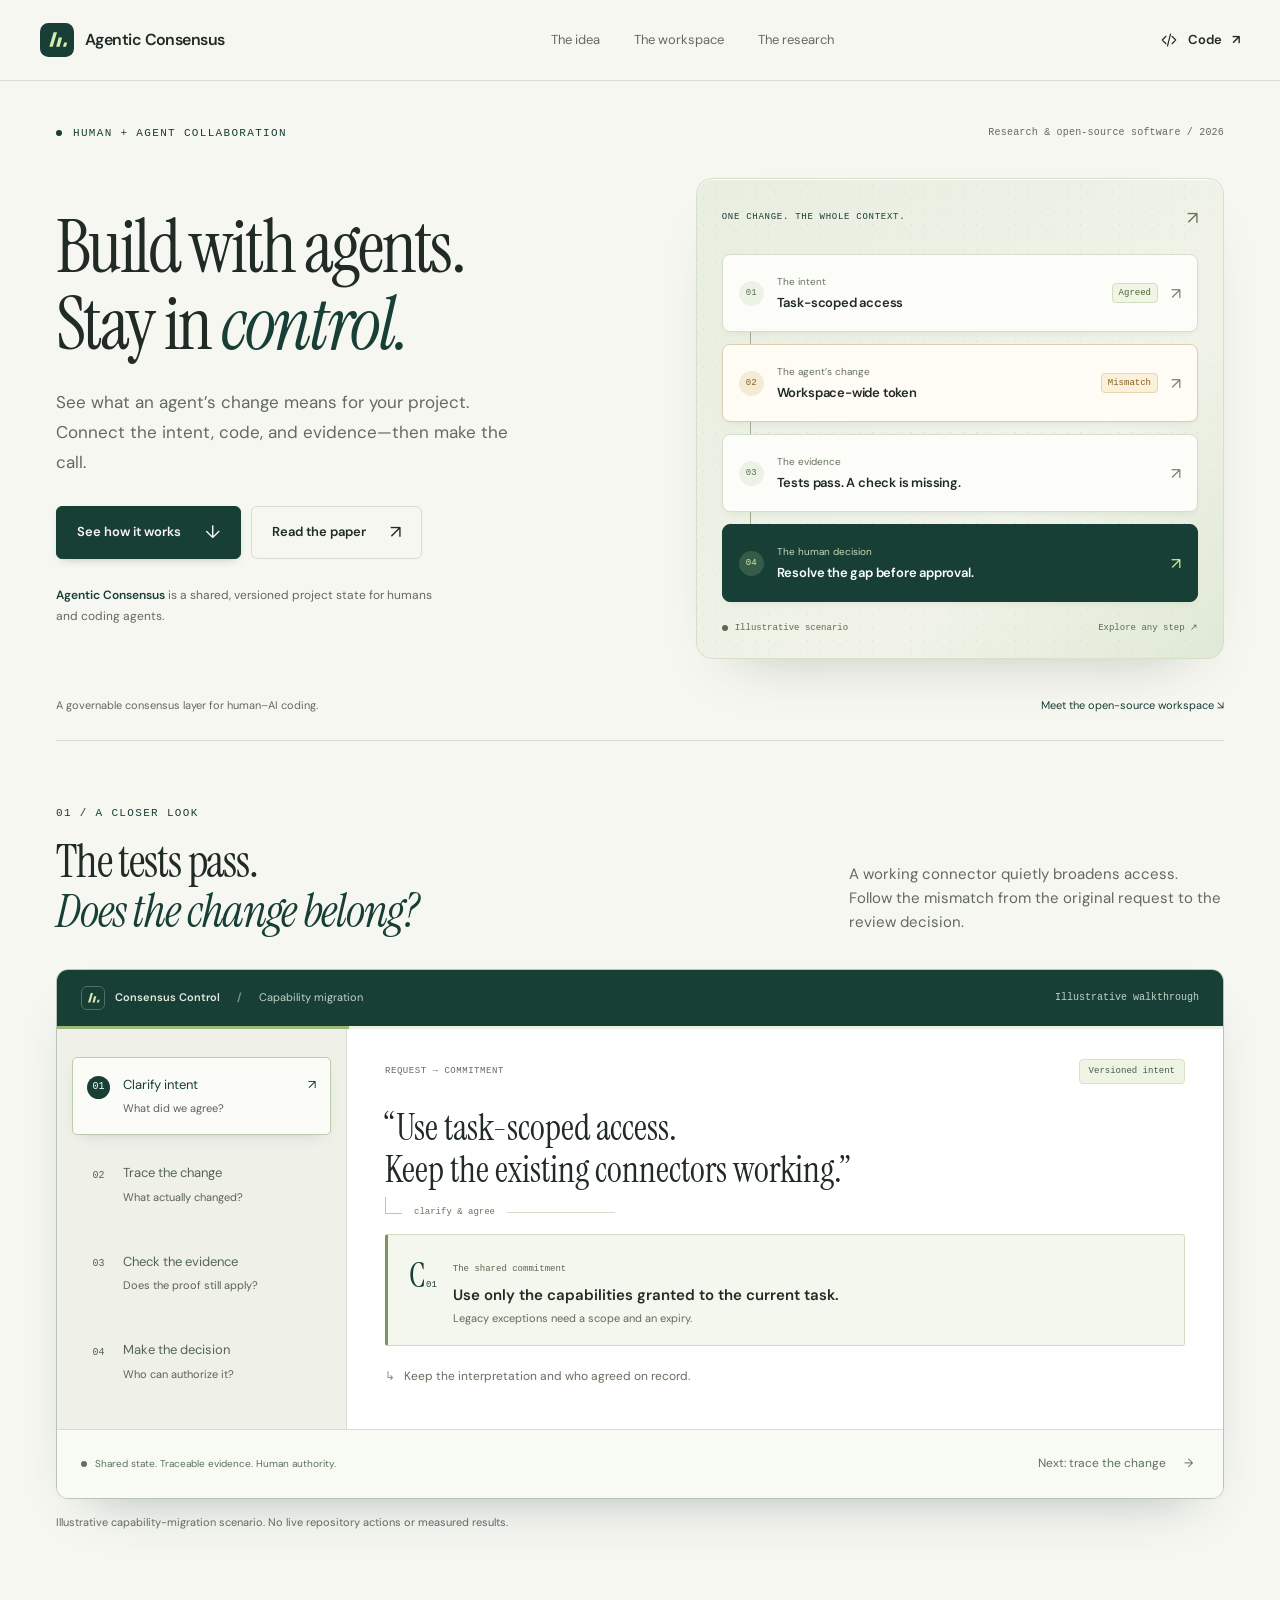
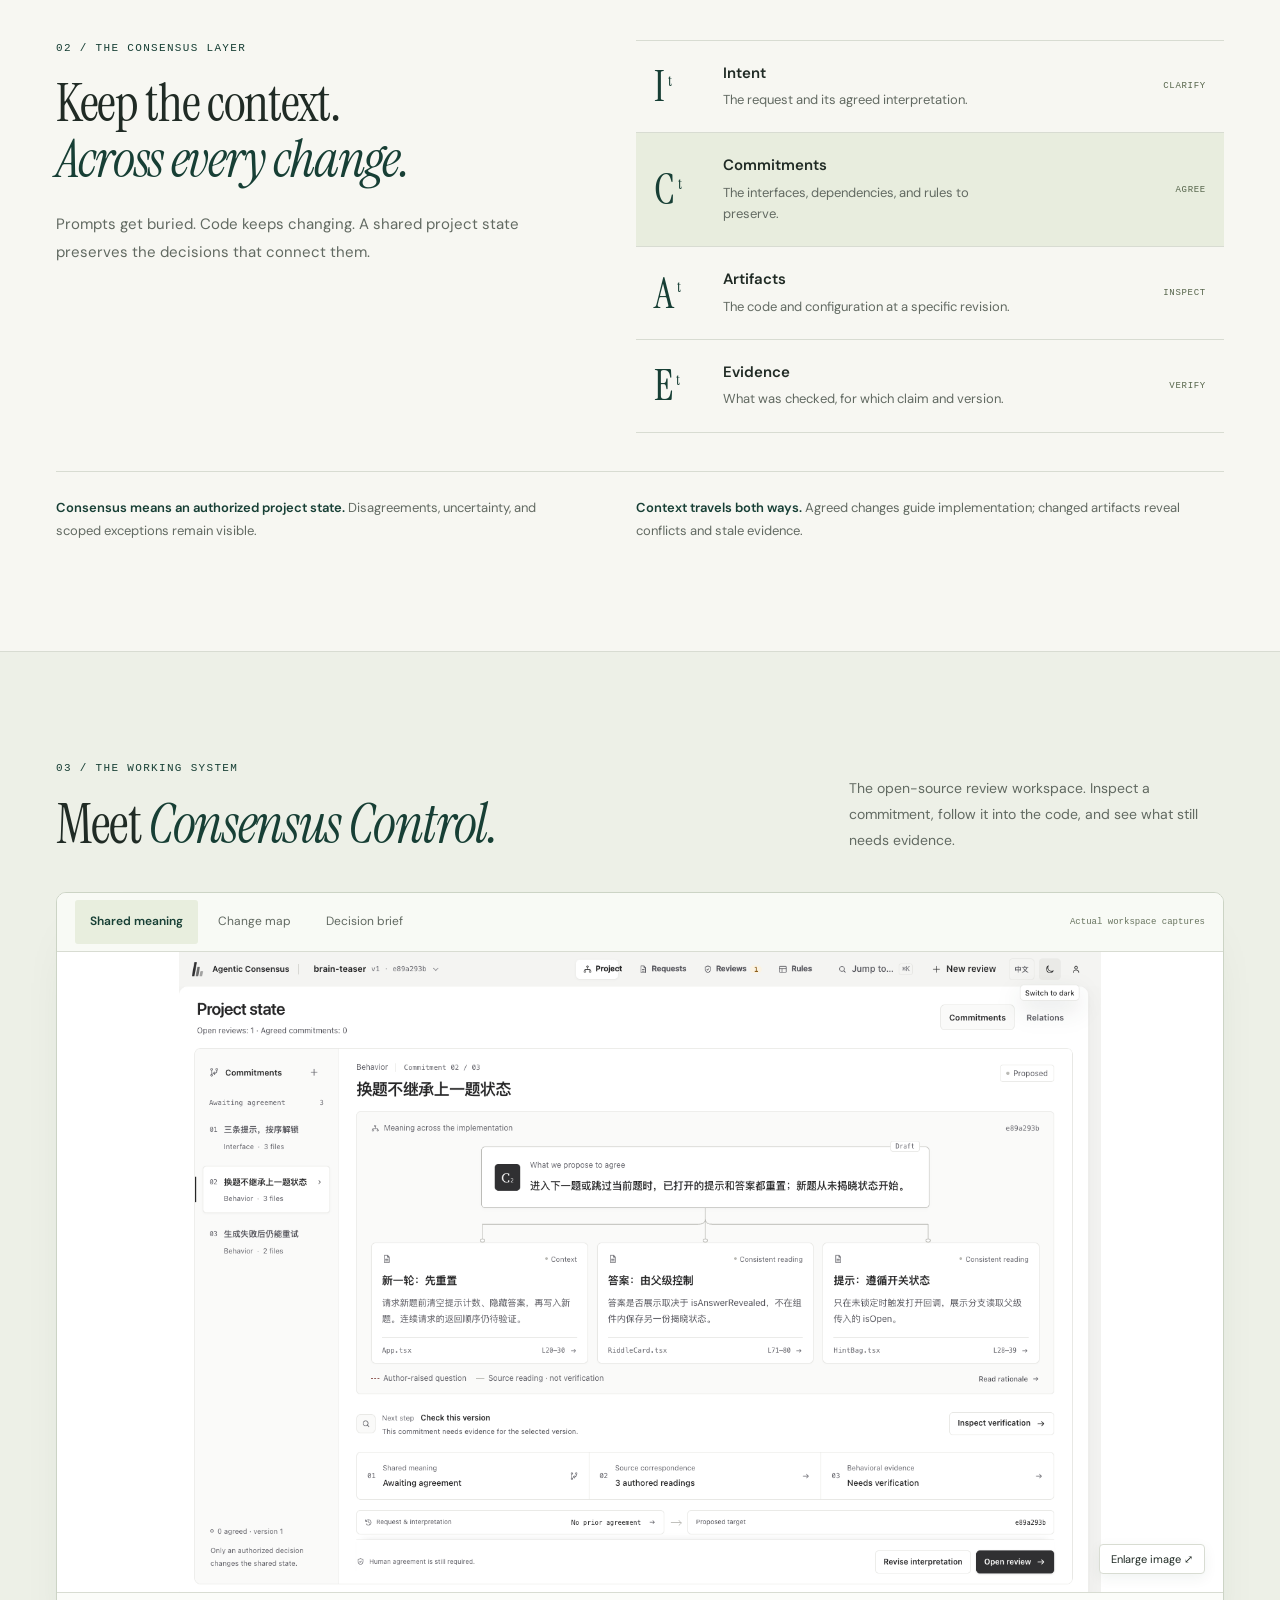
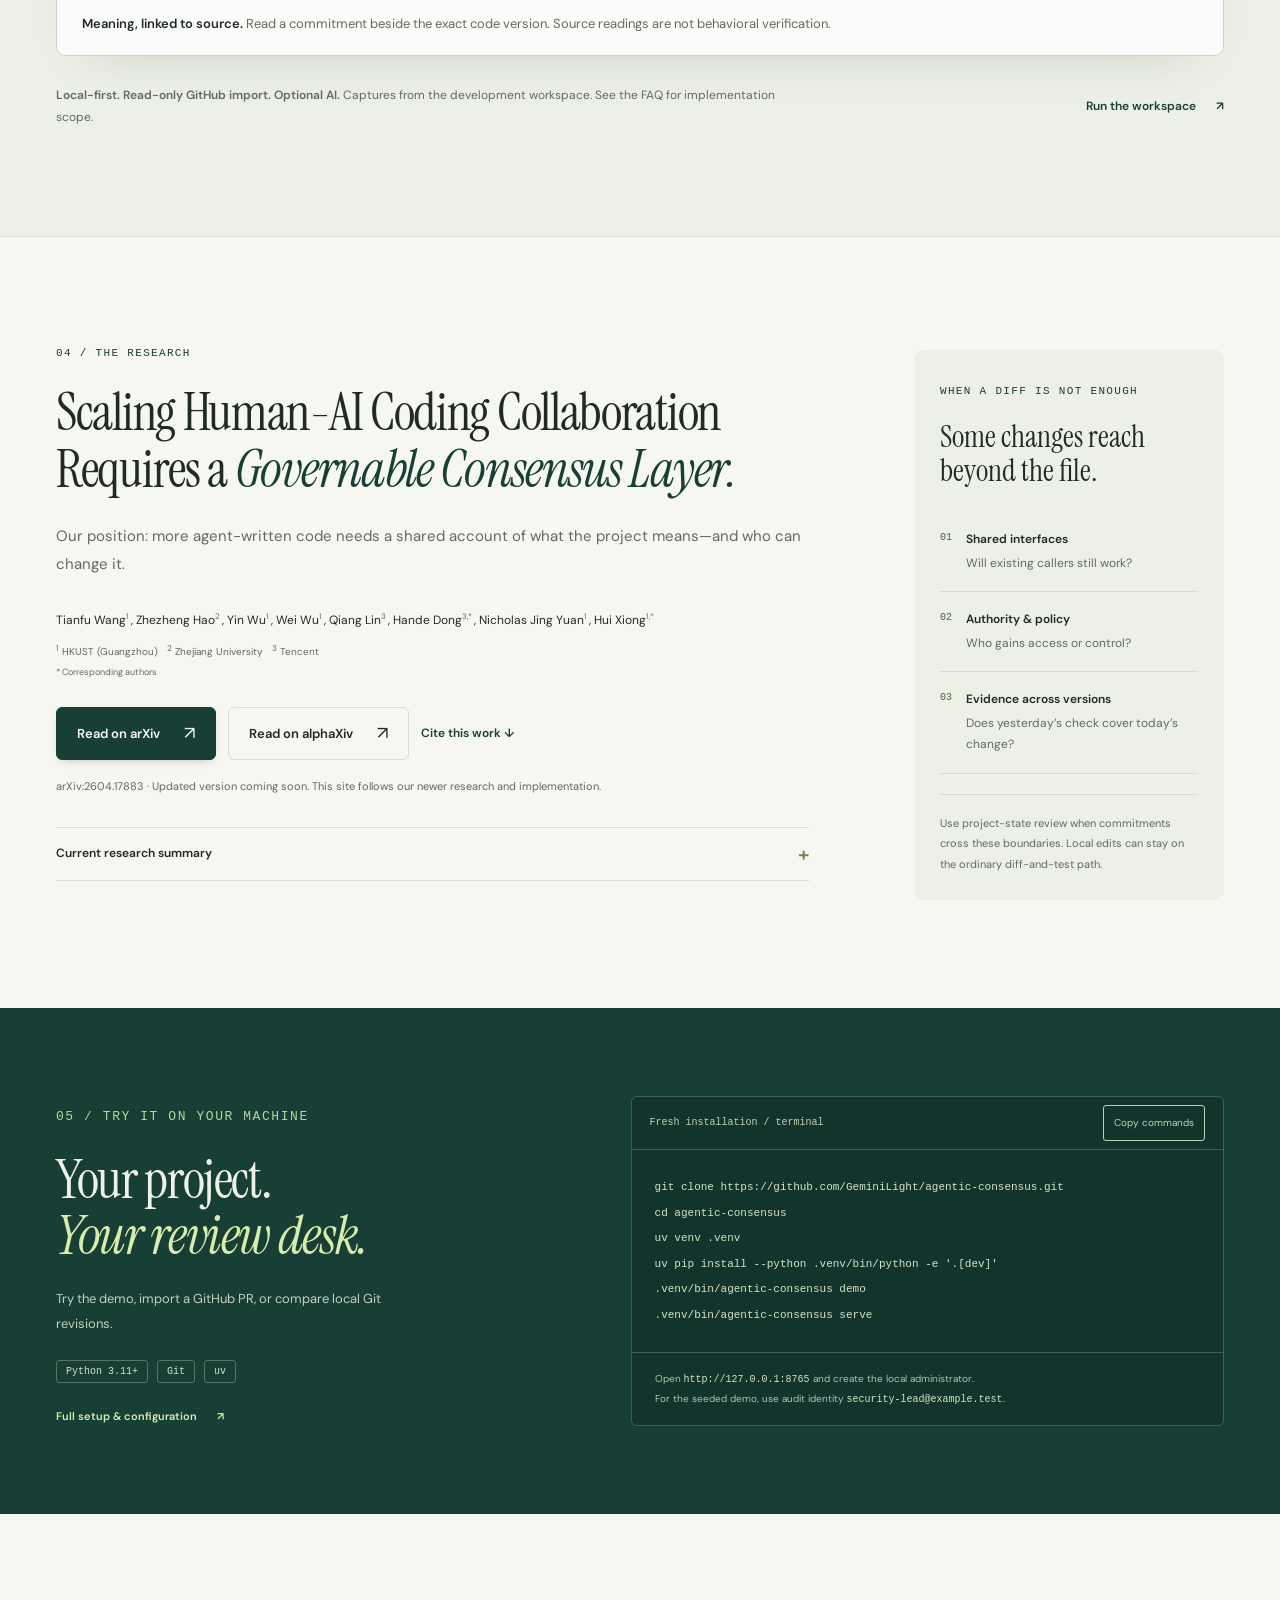
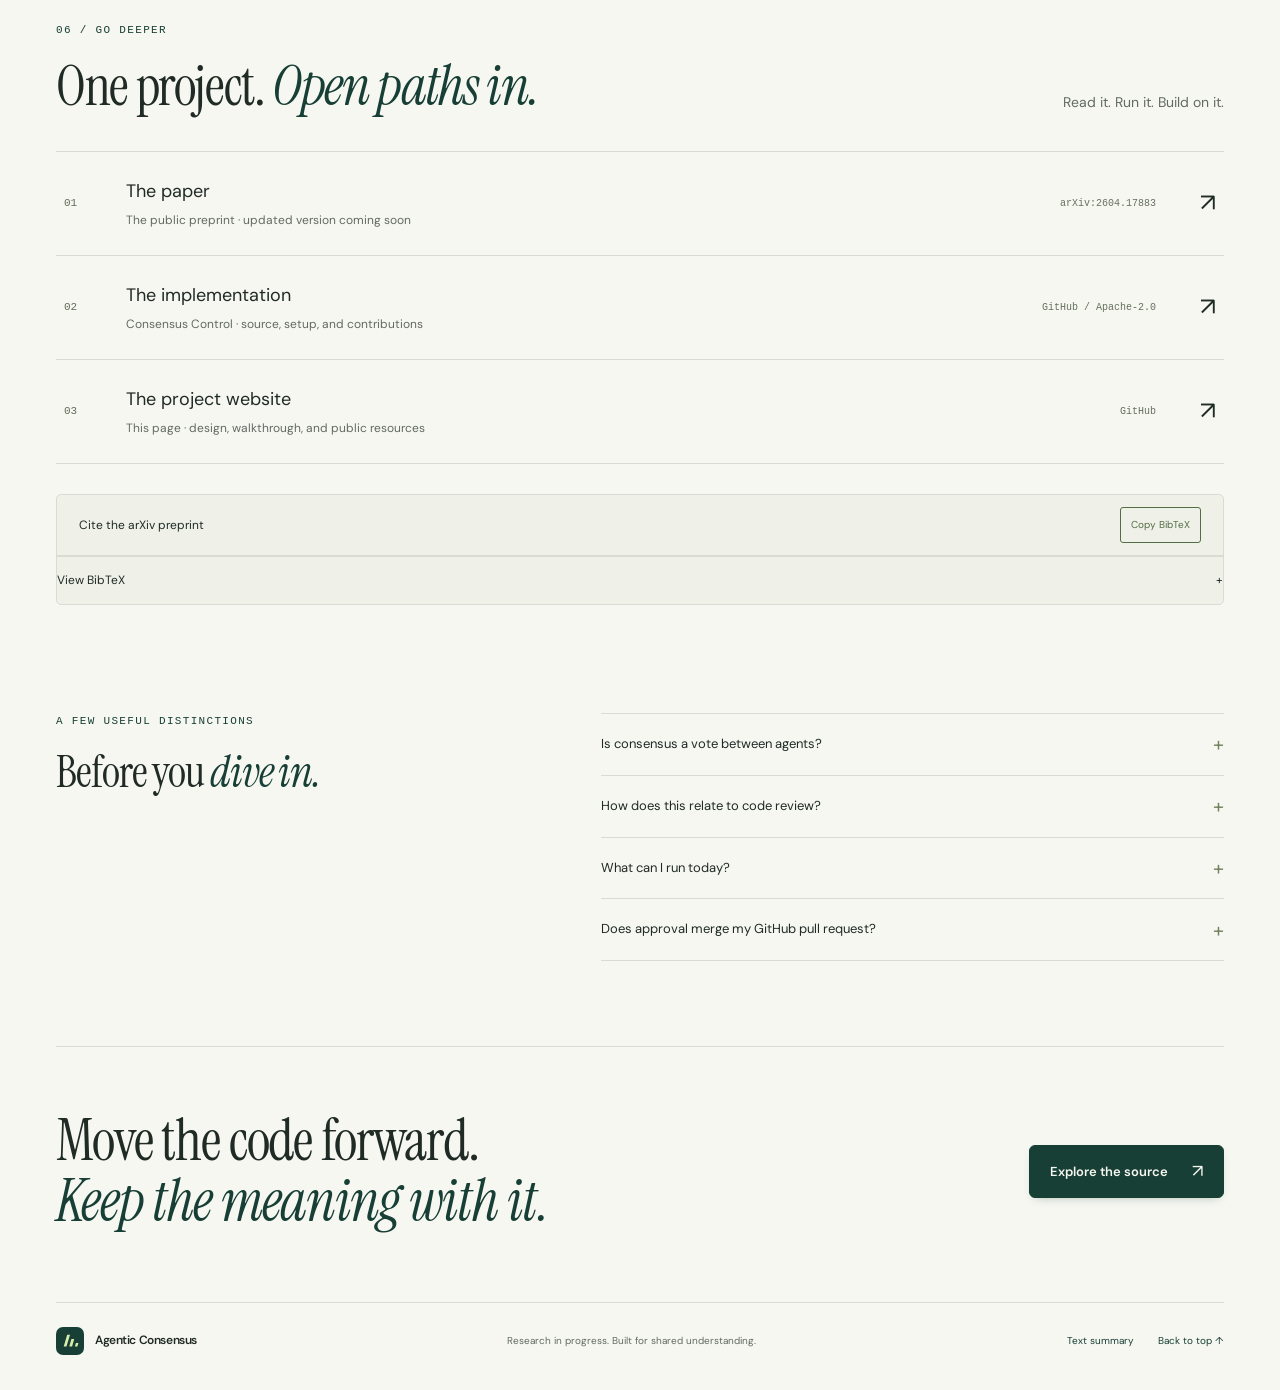
==== index.html @ 1a998aea "Make the project value concrete and refine motion and reading flows" ====
<!doctype html>
<html lang="en">
  <head>
    <meta charset="utf-8" />
    <meta name="viewport" content="width=device-width, initial-scale=1" />
    <title>Agentic Consensus — Build with agents. Stay in control.</title>
    <meta
      name="description"
      content="A shared, versioned project state for human and AI coding collaboration. Connect intent, code, evidence, and human decisions with Agentic Consensus and Consensus Control."
    />
    <meta
      name="author"
      content="Tianfu Wang, Zhezheng Hao, Yin Wu, Wei Wu, Qiang Lin, Hande Dong, Nicholas Jing Yuan, Hui Xiong"
    />
    <meta name="robots" content="index, follow, max-image-preview:large" />
    <meta name="theme-color" content="#f7f7f2" />
    <link
      rel="canonical"
      href="https://tianfuwang.tech/agentic-consensus-site/"
    />
    <link rel="icon" href="./assets/mark.svg" type="image/svg+xml" />
    <link
      rel="apple-touch-icon"
      href="./assets/agentic-consensus-icon-192.png"
    />
    <link rel="manifest" href="./site.webmanifest" />
    <link
      rel="alternate"
      type="application/pdf"
      title="Agentic Consensus arXiv paper"
      href="https://arxiv.org/pdf/2604.17883"
    />
    <link
      rel="alternate"
      type="text/plain"
      title="Project summary"
      href="./llms.txt"
    />
    <link
      rel="preload"
      href="./assets/fonts/instrument-serif.ttf"
      as="font"
      type="font/ttf"
      crossorigin
    />
    <link
      rel="preload"
      href="./assets/fonts/dm-sans.ttf"
      as="font"
      type="font/ttf"
      crossorigin
    />
    <link rel="stylesheet" href="./styles.css?v=20261013-r2" />
    <script src="./script.js?v=20261013-r2" defer></script>
    <noscript
      ><style>
        .demo-panel[hidden],
        .screen-panel[hidden] {
          display: block !important;
        }
        .demo-panel,
        .screen-panel {
          border-top: 1px solid #d8dcd2;
        }
        .demo-tabs,
        .showcase-tabs,
        .next-step {
          display: none !important;
        }
        .demo-body {
          display: block;
        }
        @media (max-width: 600px) {
          .header-inner {
            flex-wrap: wrap;
            height: auto;
            padding-block: 12px;
          }
          .top-nav {
            display: flex;
            order: 3;
            width: 100%;
            justify-content: space-between;
          }
        }
      </style></noscript
    >
    <meta property="og:type" content="website" />
    <meta property="og:site_name" content="Agentic Consensus" />
    <meta
      property="og:title"
      content="Agentic Consensus — Build with agents. Stay in control."
    />
    <meta
      property="og:description"
      content="Build with agents. Keep intent, code, evidence, and human decisions connected. Explore the research and the open-source review workspace."
    />
    <meta
      property="og:url"
      content="https://tianfuwang.tech/agentic-consensus-site/"
    />
    <meta
      property="og:image"
      content="https://tianfuwang.tech/agentic-consensus-site/assets/agentic-consensus-og.png?v=20261013-r2"
    />
    <meta property="og:image:width" content="1200" />
    <meta property="og:image:height" content="630" />
    <meta
      property="og:image:alt"
      content="Agentic Consensus: Build with agents. Stay in control. Intent, commitments, code, and evidence, linked by human decisions."
    />
    <meta name="twitter:card" content="summary_large_image" />
    <meta
      name="twitter:title"
      content="Agentic Consensus — Build with agents. Stay in control."
    />
    <meta
      name="twitter:description"
      content="A shared project state for human and AI coding collaboration. Research, an interactive walkthrough, and open-source software."
    />
    <meta
      name="twitter:image"
      content="https://tianfuwang.tech/agentic-consensus-site/assets/agentic-consensus-og.png?v=20261013-r2"
    />
    <meta
      name="citation_title"
      content="Scaling Human-AI Coding Collaboration Requires a Governable Consensus Layer"
    />
    <meta name="citation_author" content="Wang, Tianfu" />
    <meta name="citation_author" content="Hao, Zhezheng" />
    <meta name="citation_author" content="Wu, Yin" />
    <meta name="citation_author" content="Wu, Wei" />
    <meta name="citation_author" content="Lin, Qiang" />
    <meta name="citation_author" content="Dong, Hande" />
    <meta name="citation_author" content="Yuan, Nicholas Jing" />
    <meta name="citation_author" content="Xiong, Hui" />
    <meta name="citation_publication_date" content="2026/04/20" />
    <meta name="citation_arxiv_id" content="2604.17883" />
    <meta name="citation_pdf_url" content="https://arxiv.org/pdf/2604.17883" />
    <meta
      name="citation_fulltext_html_url"
      content="https://tianfuwang.tech/agentic-consensus-site/"
    />
    <script type="application/ld+json">
      {
        "@context": "https://schema.org",
        "@graph": [
          {
            "@type": "WebSite",
            "@id": "https://tianfuwang.tech/agentic-consensus-site/#website",
            "name": "Agentic Consensus",
            "url": "https://tianfuwang.tech/agentic-consensus-site/",
            "inLanguage": "en"
          },
          {
            "@type": "ScholarlyArticle",
            "@id": "https://tianfuwang.tech/agentic-consensus-site/#paper",
            "headline": "Scaling Human-AI Coding Collaboration Requires a Governable Consensus Layer",
            "description": "A research preprint on a governable consensus layer for human-AI coding collaboration.",
            "datePublished": "2026-04-20",
            "identifier": "arXiv:2604.17883",
            "sameAs": [
              "https://arxiv.org/abs/2604.17883",
              "https://www.alphaxiv.org/abs/2604.17883"
            ],
            "inLanguage": "en",
            "isAccessibleForFree": true,
            "url": "https://tianfuwang.tech/agentic-consensus-site/#research",
            "encoding": {
              "@type": "MediaObject",
              "contentUrl": "https://arxiv.org/pdf/2604.17883",
              "encodingFormat": "application/pdf"
            },
            "author": [
              { "@type": "Person", "name": "Tianfu Wang" },
              { "@type": "Person", "name": "Zhezheng Hao" },
              { "@type": "Person", "name": "Yin Wu" },
              { "@type": "Person", "name": "Wei Wu" },
              { "@type": "Person", "name": "Qiang Lin" },
              { "@type": "Person", "name": "Hande Dong" },
              { "@type": "Person", "name": "Nicholas Jing Yuan" },
              { "@type": "Person", "name": "Hui Xiong" }
            ]
          },
          {
            "@type": "SoftwareSourceCode",
            "name": "Consensus Control",
            "description": "A local-first, authenticated review workspace for evidence-backed agentic code changes.",
            "codeRepository": "https://github.com/GeminiLight/agentic-consensus",
            "programmingLanguage": ["Python", "JavaScript"],
            "license": "https://www.apache.org/licenses/LICENSE-2.0",
            "runtimePlatform": "Python 3.11+"
          }
        ]
      }
    </script>
  </head>
  <body>
    <a class="skip-link" href="#main">Skip to content</a>
    <header class="site-header">
      <div class="header-inner">
        <a class="brand" href="#top" aria-label="Agentic Consensus home"
          ><img src="./assets/mark.svg" width="34" height="34" alt="" /><span
            >Agentic Consensus</span
          ></a
        >
        <nav class="top-nav" aria-label="Primary navigation">
          <a href="#walkthrough">The idea</a
          ><a href="#workspace">The workspace</a
          ><a href="#research">The research</a>
        </nav>
        <a
          class="header-code"
          href="https://github.com/GeminiLight/agentic-consensus"
          ><svg viewBox="0 0 24 24" aria-hidden="true">
            <path d="m8 7-5 5 5 5m8-10 5 5-5 5M14 4l-4 16" /></svg
          >Code <span aria-hidden="true">↗</span></a
        >
        <button
          class="menu-toggle"
          type="button"
          aria-expanded="false"
          aria-controls="mobile-nav"
          hidden
        >
          Menu <span aria-hidden="true">+</span>
        </button>
      </div>
      <nav
        class="mobile-nav"
        id="mobile-nav"
        aria-label="Mobile navigation"
        hidden
      >
        <a href="#walkthrough">The idea</a><a href="#workspace">The workspace</a
        ><a href="#research">The research</a><a href="#resources">Resources</a>
      </nav>
    </header>

    <main id="main">
      <section class="hero wrap" id="top" aria-labelledby="hero-title">
        <div class="hero-eyebrow">
          <span class="eyebrow"
            ><i class="status-dot" aria-hidden="true"></i>Human + agent
            collaboration</span
          ><span class="edition"
            >Research &amp; open-source software / 2026</span
          >
        </div>
        <div class="hero-layout">
          <div class="hero-copy">
            <h1 id="hero-title">
              Build with agents.<br />Stay in <em>control.</em>
            </h1>
            <p class="hero-description">
              See what an agent’s change means for your project. Connect the
              intent, code, and evidence—then make the call.
            </p>
            <div class="hero-actions">
              <a class="button primary" href="#walkthrough"
                >See how it works <span aria-hidden="true">↓</span></a
              >
              <a
                class="button secondary"
                href="https://arxiv.org/abs/2604.17883"
                >Read the paper <span aria-hidden="true">↗</span></a
              >
            </div>
            <p class="hero-definition">
              <strong>Agentic Consensus</strong> is a shared, versioned project
              state for humans and coding agents.
            </p>
          </div>
          <div
            class="hero-trace"
            role="group"
            aria-label="Illustrative review: follow a change from intent to a human decision"
          >
            <div class="trace-heading">
              <span class="eyebrow">One change. The whole context.</span
              ><span class="trace-window" aria-hidden="true">↗</span>
            </div>
            <div class="trace-nodes">
              <a class="trace-node" href="#walkthrough" data-jump-step="intent">
                <span class="trace-index" aria-hidden="true">01</span
                ><span class="trace-content"
                  ><small>The intent</small
                  ><strong>Task-scoped access</strong></span
                ><span class="trace-tag">Agreed</span
                ><span class="trace-arrow" aria-hidden="true">↗</span>
              </a>
              <a
                class="trace-node trace-change"
                href="#walkthrough"
                data-jump-step="change"
              >
                <span class="trace-index" aria-hidden="true">02</span
                ><span class="trace-content"
                  ><small>The agent’s change</small
                  ><strong>Workspace-wide token</strong></span
                ><span class="trace-tag amber">Mismatch</span
                ><span class="trace-arrow" aria-hidden="true">↗</span>
              </a>
              <a
                class="trace-node"
                href="#walkthrough"
                data-jump-step="evidence"
              >
                <span class="trace-index" aria-hidden="true">03</span
                ><span class="trace-content"
                  ><small>The evidence</small
                  ><strong>Tests pass. A check is missing.</strong></span
                ><span class="trace-arrow" aria-hidden="true">↗</span>
              </a>
              <a
                class="trace-node trace-human"
                href="#walkthrough"
                data-jump-step="decision"
              >
                <span class="trace-index" aria-hidden="true">04</span
                ><span class="trace-content"
                  ><small>The human decision</small
                  ><strong>Resolve the gap before approval.</strong></span
                ><span class="trace-arrow" aria-hidden="true">↗</span>
              </a>
            </div>
            <p class="trace-caption">
              <span class="status-dot" aria-hidden="true"></span>Illustrative
              scenario <span>Explore any step ↗</span>
            </p>
          </div>
        </div>
        <div class="hero-footnote">
          <span>A governable consensus layer for human–AI coding.</span>
          <a href="#workspace"
            >Meet the open-source workspace
            <span aria-hidden="true">↘</span></a
          >
        </div>
      </section>

      <section
        class="walkthrough wrap"
        id="walkthrough"
        aria-labelledby="walkthrough-title"
      >
        <div class="walkthrough-intro">
          <div>
            <p class="eyebrow">01 / A closer look</p>
            <h2 id="walkthrough-title">
              The tests pass.<br /><em>Does the change belong?</em>
            </h2>
          </div>
          <p>
            A working connector quietly broadens access. Follow the mismatch
            from the original request to the review decision.
          </p>
        </div>
        <div class="review-demo" data-tabs>
          <div class="demo-topbar">
            <span class="demo-name"
              ><img src="./assets/mark.svg" width="24" height="24" alt="" />
              Consensus Control <span class="demo-divider">/</span>
              <span>Capability migration</span></span
            ><span class="demo-label">Illustrative walkthrough</span>
          </div>
          <div class="demo-progress" aria-hidden="true"><span></span></div>
          <div class="demo-body">
            <div
              class="demo-tabs"
              role="tablist"
              aria-label="Walkthrough steps"
              aria-orientation="vertical"
            >
              <button
                id="step-intent"
                role="tab"
                aria-selected="true"
                aria-controls="panel-intent"
                tabindex="0"
              >
                <span class="step-number">01</span
                ><span>Clarify intent<small>What did we agree?</small></span
                ><span class="step-arrow" aria-hidden="true">↗</span>
              </button>
              <button
                id="step-change"
                role="tab"
                aria-selected="false"
                aria-controls="panel-change"
                tabindex="-1"
              >
                <span class="step-number">02</span
                ><span
                  >Trace the change<small>What actually changed?</small></span
                ><span class="step-arrow" aria-hidden="true">↗</span>
              </button>
              <button
                id="step-evidence"
                role="tab"
                aria-selected="false"
                aria-controls="panel-evidence"
                tabindex="-1"
              >
                <span class="step-number">03</span
                ><span
                  >Check the evidence<small
                    >Does the proof still apply?</small
                  ></span
                ><span class="step-arrow" aria-hidden="true">↗</span>
              </button>
              <button
                id="step-decision"
                role="tab"
                aria-selected="false"
                aria-controls="panel-decision"
                tabindex="-1"
              >
                <span class="step-number">04</span
                ><span
                  >Make the decision<small>Who can authorize it?</small></span
                ><span class="step-arrow" aria-hidden="true">↗</span>
              </button>
            </div>
            <div class="demo-content">
              <section
                class="demo-panel"
                id="panel-intent"
                role="tabpanel"
                aria-labelledby="step-intent"
                tabindex="0"
              >
                <div class="panel-meta">
                  <span>REQUEST → COMMITMENT</span
                  ><span class="pill">Versioned intent</span>
                </div>
                <blockquote>
                  “Use task-scoped access.<br />Keep the existing connectors
                  working.”
                </blockquote>
                <div class="intent-line" aria-hidden="true">
                  <span></span><span>clarify &amp; agree</span><span></span>
                </div>
                <div class="commitment">
                  <span class="commitment-symbol">C<span>01</span></span>
                  <div>
                    <span class="small-label">The shared commitment</span>
                    <h3>
                      Use only the capabilities granted to the current task.
                    </h3>
                    <p>Legacy exceptions need a scope and an expiry.</p>
                  </div>
                </div>
                <p class="panel-note">
                  <span aria-hidden="true">↳</span> Keep the interpretation and
                  who agreed on record.
                </p>
              </section>
              <section
                class="demo-panel"
                id="panel-change"
                role="tabpanel"
                aria-labelledby="step-change"
                tabindex="0"
                hidden
              >
                <div class="panel-meta">
                  <span>COMMITMENT → ARTIFACT</span
                  ><span class="pill warning">Needs inspection</span>
                </div>
                <h3 class="panel-title">
                  A small import.<br />A bigger change in authority.
                </h3>
                <div
                  class="code-diff"
                  role="group"
                  aria-label="Illustrative Python import change"
                >
                  <div class="code-file">
                    connector.py <span>Illustrative diff</span>
                  </div>
                  <code
                    ><span class="line-removed"
                      >− from task_auth import get_token</span
                    ><span class="line-added"
                      >+ from workspace_auth import get_token</span
                    ></code
                  >
                </div>
                <div class="relation-path">
                  <span>Connector</span><span aria-hidden="true">→</span
                  ><span class="risk-node">Workspace token</span
                  ><span aria-hidden="true">≠</span><span>Task scope</span>
                </div>
                <p class="panel-note">
                  The new dependency may violate task scope. Dynamic credential
                  resolution can remain unobservable.
                </p>
              </section>
              <section
                class="demo-panel"
                id="panel-evidence"
                role="tabpanel"
                aria-labelledby="step-evidence"
                tabindex="0"
                hidden
              >
                <div class="panel-meta">
                  <span>ARTIFACT → EVIDENCE</span
                  ><span class="pill warning">Coverage gap</span>
                </div>
                <h3 class="panel-title">
                  Passing tests.<br />Unanswered questions.
                </h3>
                <div class="evidence-list">
                  <div>
                    <span
                      ><b>Unit tests</b
                      ><small>Mocks allow every tool</small></span
                    ><span class="evidence-status pass"
                      >Pass · limited scope</span
                    >
                  </div>
                  <div>
                    <span
                      ><b>Runtime access trace</b
                      ><small>Recorded against an older revision</small></span
                    ><span class="evidence-status stale">Stale</span>
                  </div>
                  <div>
                    <span
                      ><b>Denied-capability check</b
                      ><small>Required for the proposed revision</small></span
                    ><span class="evidence-status missing">Missing</span>
                  </div>
                </div>
                <p class="panel-note">
                  Evidence must support this claim, on this version—not just
                  show a passing result.
                </p>
              </section>
              <section
                class="demo-panel"
                id="panel-decision"
                role="tabpanel"
                aria-labelledby="step-decision"
                tabindex="0"
                hidden
              >
                <div class="panel-meta">
                  <span>EVIDENCE → HUMAN DECISION</span
                  ><span class="pill warning">Admission blocked</span>
                </div>
                <h3 class="panel-title">
                  Agents propose.<br />Humans authorize.
                </h3>
                <div class="decision-reason">
                  <span class="decision-icon" aria-hidden="true">!</span>
                  <div>
                    <b>Not ready to approve</b>
                    <p>
                      Resolve the access-policy mismatch and supply current
                      evidence.
                    </p>
                  </div>
                </div>
                <div class="decision-options">
                  <span>Request a rebase</span
                  ><span>Record a bounded waiver*</span
                  ><span>Reject the proposal</span>
                </div>
                <p class="panel-note">
                  * Only where policy permits. Every decision records its actor,
                  rationale, scope, and exact project version.
                </p>
              </section>
            </div>
          </div>
          <div class="demo-footer">
            <span
              ><i class="status-dot" aria-hidden="true"></i>Shared state.
              Traceable evidence. Human authority.</span
            ><button type="button" class="next-step" data-next-step>
              Next: trace the change <span aria-hidden="true">→</span>
            </button>
          </div>
        </div>
        <p class="figure-note">
          Illustrative capability-migration scenario. No live repository actions
          or measured results.
        </p>
      </section>

      <section
        class="concept wrap section-space"
        id="layer"
        aria-labelledby="concept-title"
      >
        <div class="section-heading">
          <p class="eyebrow">02 / The consensus layer</p>
          <h2 id="concept-title">
            Keep the context.<br /><em>Across every change.</em>
          </h2>
          <p>
            Prompts get buried. Code keeps changing. A shared project state
            preserves the decisions that connect them.
          </p>
        </div>
        <div
          class="state-model"
          role="group"
          aria-label="Four parts of the versioned project state"
        >
          <article>
            <span class="state-symbol">I<sup>t</sup></span>
            <div>
              <h3>Intent</h3>
              <p>The request and its agreed interpretation.</p>
            </div>
            <span class="state-verb">Clarify</span>
          </article>
          <article class="state-highlight">
            <span class="state-symbol">C<sup>t</sup></span>
            <div>
              <h3>Commitments</h3>
              <p>The interfaces, dependencies, and rules to preserve.</p>
            </div>
            <span class="state-verb">Agree</span>
          </article>
          <article>
            <span class="state-symbol">A<sup>t</sup></span>
            <div>
              <h3>Artifacts</h3>
              <p>The code and configuration at a specific revision.</p>
            </div>
            <span class="state-verb">Inspect</span>
          </article>
          <article>
            <span class="state-symbol">E<sup>t</sup></span>
            <div>
              <h3>Evidence</h3>
              <p>What was checked, for which claim and version.</p>
            </div>
            <span class="state-verb">Verify</span>
          </article>
        </div>
        <div class="concept-bottom">
          <p>
            <strong>Consensus means an authorized project state.</strong>
            Disagreements, uncertainty, and scoped exceptions remain visible.
          </p>
          <p>
            <strong>Context travels both ways.</strong> Agreed changes guide
            implementation; changed artifacts reveal conflicts and stale
            evidence.
          </p>
        </div>
      </section>

      <section
        class="workspace-section section-space"
        id="workspace"
        aria-labelledby="workspace-title"
      >
        <div class="wrap">
          <div class="section-heading split-heading">
            <div>
              <p class="eyebrow">03 / The working system</p>
              <h2 id="workspace-title">Meet <em>Consensus Control.</em></h2>
            </div>
            <p>
              The open-source review workspace. Inspect a commitment, follow it
              into the code, and see what still needs evidence.
            </p>
          </div>
          <div class="workspace-showcase" data-tabs>
            <div class="showcase-toolbar">
              <div
                class="showcase-tabs"
                role="tablist"
                aria-label="Workspace views"
              >
                <button
                  id="view-commitments"
                  role="tab"
                  aria-selected="true"
                  aria-controls="screen-commitments"
                  tabindex="0"
                >
                  Shared meaning</button
                ><button
                  id="view-map"
                  role="tab"
                  aria-selected="false"
                  aria-controls="screen-map"
                  tabindex="-1"
                >
                  Change map</button
                ><button
                  id="view-decision"
                  role="tab"
                  aria-selected="false"
                  aria-controls="screen-decision"
                  tabindex="-1"
                >
                  Decision brief
                </button>
              </div>
              <span class="capture-label">Actual workspace captures</span>
            </div>
            <div
              id="screen-commitments"
              class="screen-panel"
              role="tabpanel"
              aria-labelledby="view-commitments"
              tabindex="0"
            >
              <a
                class="screenshot-link"
                href="./assets/workspace.png"
                target="_blank"
                rel="noopener"
                aria-label="Open full-size shared meaning workspace screenshot"
                ><img
                  src="./assets/workspace.png"
                  width="1440"
                  height="1000"
                  alt="Consensus Control connects a proposed question-reset commitment to three version-pinned source readings. The interface is English; the project's authored commitments are in Chinese."
                  loading="lazy"
                /><span class="image-expand">Enlarge image ⤢</span></a
              >
              <p class="screen-caption">
                <b>Meaning, linked to source.</b> Read a commitment beside the
                exact code version. Source readings are not behavioral
                verification.
              </p>
            </div>
            <div
              id="screen-map"
              class="screen-panel"
              role="tabpanel"
              aria-labelledby="view-map"
              tabindex="0"
              hidden
            >
              <a
                class="screenshot-link"
                href="./assets/change-map.png"
                target="_blank"
                rel="noopener"
                aria-label="Open full-size change map screenshot"
                ><img
                  src="./assets/change-map.png"
                  width="2484"
                  height="1698"
                  alt="A real review change map groups 17 files by directory, with evidence records and tests marked not run. Tile area represents changed lines, not risk."
                  loading="lazy"
                /><span class="image-expand">Enlarge image ⤢</span></a
              >
              <p class="screen-caption">
                <b>See the shape of a change.</b> Tile size shows changed lines,
                not risk. Evidence gaps remain visible.
              </p>
            </div>
            <div
              id="screen-decision"
              class="screen-panel"
              role="tabpanel"
              aria-labelledby="view-decision"
              tabindex="0"
              hidden
            >
              <div class="decision-screen">
                <span class="eyebrow">The decision follows the evidence</span
                ><a
                  class="screenshot-link"
                  href="./assets/decision.png"
                  target="_blank"
                  rel="noopener"
                  aria-label="Open full-size decision brief screenshot"
                  ><img
                    src="./assets/decision.png"
                    width="2484"
                    height="369"
                    alt="Not ready to approve. Approval is blocked by tests that have not run and three missing evidence records."
                    loading="lazy"
                /></a>
                <p>
                  Three claims still need evidence. Approval stays blocked until
                  the requirements are resolved.
                </p>
              </div>
              <p class="screen-caption">
                <b>Know what blocks approval.</b> An AI answer can inform a
                decision; it cannot authorize one.
              </p>
            </div>
          </div>
          <div class="workspace-details">
            <p>
              <strong
                >Local-first. Read-only GitHub import. Optional AI.</strong
              >
              Captures from the development workspace. See the FAQ for
              implementation scope.
            </p>
            <a
              class="text-link"
              href="https://github.com/GeminiLight/agentic-consensus#quick-start"
              >Run the workspace <span aria-hidden="true">↗</span></a
            >
          </div>
        </div>
      </section>

      <section
        class="research wrap section-space"
        id="research"
        aria-labelledby="research-title"
      >
        <div class="paper-main">
          <p class="eyebrow">04 / The research</p>
          <h2 id="research-title">
            Scaling Human-AI Coding Collaboration Requires a
            <em>Governable Consensus Layer.</em>
          </h2>
          <p class="paper-position">
            Our position: more agent-written code needs a shared account of what
            the project means—and who can change it.
          </p>
          <div class="authors">
            Tianfu Wang<sup>1</sup>, Zhezheng Hao<sup>2</sup>, Yin
            Wu<sup>1</sup>, Wei Wu<sup>1</sup>, Qiang Lin<sup>3</sup>, Hande
            Dong<sup>3,*</sup>, Nicholas Jing Yuan<sup>1</sup>, Hui Xiong<sup
              >1,*</sup
            >
          </div>
          <p class="affiliations">
            <sup>1</sup> HKUST (Guangzhou) &nbsp; <sup>2</sup> Zhejiang
            University &nbsp; <sup>3</sup> Tencent<br /><span
              >* Corresponding authors</span
            >
          </p>
          <div class="paper-actions">
            <a class="button primary" href="https://arxiv.org/abs/2604.17883"
              >Read on arXiv <span aria-hidden="true">↗</span></a
            ><a
              class="button secondary"
              href="https://www.alphaxiv.org/abs/2604.17883"
              >Read on alphaXiv <span aria-hidden="true">↗</span></a
            ><a class="text-link" href="#citation">Cite this work ↓</a>
          </div>
          <p class="paper-version">
            arXiv:2604.17883 · Updated version coming soon. This site follows
            our newer research and implementation.
          </p>
          <details class="abstract">
            <summary>
              Current research summary <span aria-hidden="true">+</span>
            </summary>
            <p>
              Code records what was built. It does not, by itself, explain the
              choices a project has agreed to preserve. Agentic Consensus links
              intent, commitments, artifacts, and evidence in a versioned
              project state that people and agents can inspect and revise.
            </p>
            <p>
              Agreed changes guide implementation. Updated artifacts reveal
              conflicts, gaps, and stale evidence. Consensus Control puts this
              approach into a review workspace, with humans retaining decision
              authority.
            </p>
          </details>
        </div>
        <aside
          class="research-note"
          id="evaluation"
          aria-labelledby="study-title"
        >
          <span class="eyebrow">When a diff is not enough</span>
          <h3 id="study-title">Some changes reach beyond the file.</h3>
          <div class="research-questions">
            <div>
              <span>01</span>
              <p><b>Shared interfaces</b>Will existing callers still work?</p>
            </div>
            <div>
              <span>02</span>
              <p><b>Authority &amp; policy</b>Who gains access or control?</p>
            </div>
            <div>
              <span>03</span>
              <p>
                <b>Evidence across versions</b>Does yesterday’s check cover
                today’s change?
              </p>
            </div>
          </div>
          <p class="study-limit">
            Use project-state review when commitments cross these boundaries.
            Local edits can stay on the ordinary diff-and-test path.
          </p>
        </aside>
      </section>

      <section class="start-section" id="start" aria-labelledby="start-title">
        <div class="wrap start-grid">
          <div>
            <p class="eyebrow">05 / Try it on your machine</p>
            <h2 id="start-title">
              Your project.<br /><em>Your review desk.</em>
            </h2>
            <p>
              Try the demo, import a GitHub PR, or compare local Git revisions.
            </p>
            <div class="requirements">
              <span>Python 3.11+</span><span>Git</span><span>uv</span>
            </div>
            <a
              class="text-link"
              href="https://github.com/GeminiLight/agentic-consensus#quick-start"
              >Full setup &amp; configuration
              <span aria-hidden="true">↗</span></a
            >
          </div>
          <div class="terminal">
            <div class="terminal-bar">
              <span>Fresh installation / terminal</span
              ><button
                class="copy-button"
                type="button"
                data-copy="quickstart"
                hidden
              >
                Copy commands
              </button>
            </div>
            <pre
              role="region"
              tabindex="0"
              aria-label="Local installation commands"
            ><code id="quickstart">git clone https://github.com/GeminiLight/agentic-consensus.git
cd agentic-consensus
uv venv .venv
uv pip install --python .venv/bin/python -e '.[dev]'
.venv/bin/agentic-consensus demo
.venv/bin/agentic-consensus serve</code></pre>
            <div class="terminal-note">
              Open <code>http://127.0.0.1:8765</code> and create the local
              administrator.<br />For the seeded demo, use audit identity
              <code>security-lead@example.test</code>.
            </div>
          </div>
        </div>
      </section>

      <section
        class="resources wrap section-space"
        id="resources"
        aria-labelledby="resources-title"
      >
        <div class="section-heading split-heading">
          <div>
            <p class="eyebrow">06 / Go deeper</p>
            <h2 id="resources-title">One project. <em>Open paths in.</em></h2>
          </div>
          <p>Read it. Run it. Build on it.</p>
        </div>
        <div class="resource-list">
          <a href="https://arxiv.org/abs/2604.17883"
            ><span class="resource-index">01</span
            ><span
              ><b>The paper</b
              ><small
                >The public preprint · updated version coming soon</small
              ></span
            ><span class="resource-kind">arXiv:2604.17883</span
            ><span class="resource-arrow" aria-hidden="true">↗</span></a
          ><a href="https://github.com/GeminiLight/agentic-consensus"
            ><span class="resource-index">02</span
            ><span
              ><b>The implementation</b
              ><small
                >Consensus Control · source, setup, and contributions</small
              ></span
            ><span class="resource-kind">GitHub / Apache-2.0</span
            ><span class="resource-arrow" aria-hidden="true">↗</span></a
          ><a href="https://github.com/GeminiLight/agentic-consensus-site"
            ><span class="resource-index">03</span
            ><span
              ><b>The project website</b
              ><small
                >This page · design, walkthrough, and public resources</small
              ></span
            ><span class="resource-kind">GitHub</span
            ><span class="resource-arrow" aria-hidden="true">↗</span></a
          >
        </div>
        <div class="citation" id="citation">
          <div class="citation-heading">
            <h3>Cite the arXiv preprint</h3>
            <button class="copy-button" type="button" data-copy="bibtex" hidden>
              Copy BibTeX
            </button>
          </div>
          <details class="citation-source">
            <summary>View BibTeX <span aria-hidden="true">+</span></summary>
            <pre
              role="region"
              tabindex="0"
              aria-label="BibTeX citation"
            ><code id="bibtex">@misc{wang2026scalinghumanaicodingcollaboration,
  title = {Scaling Human-AI Coding Collaboration
           Requires a Governable Consensus Layer},
  author = {Wang, Tianfu and Hao, Zhezheng and Wu, Yin and Wu, Wei
            and Lin, Qiang and Dong, Hande and Yuan, Nicholas Jing
            and Xiong, Hui},
  year = {2026},
  eprint = {2604.17883},
  archivePrefix = {arXiv},
  primaryClass = {cs.SE},
  url = {https://arxiv.org/abs/2604.17883}
}</code></pre>
          </details>
        </div>
      </section>

      <section class="faq wrap" id="faq" aria-labelledby="faq-title">
        <div>
          <p class="eyebrow">A few useful distinctions</p>
          <h2 id="faq-title">Before you <em>dive in.</em></h2>
        </div>
        <div class="faq-list">
          <details>
            <summary>
              Is consensus a vote between agents?<span aria-hidden="true"
                >+</span
              >
            </summary>
            <p>
              No. Consensus is the authorized project state, including
              unresolved claims and scoped exceptions. Agent agreement alone
              does not establish truth or grant permission.
            </p>
          </details>
          <details>
            <summary>
              How does this relate to code review?<span aria-hidden="true"
                >+</span
              >
            </summary>
            <p>
              It connects a diff to the commitments it affects, the intent
              behind it, and the evidence that still applies. Your existing code
              review gains a shared project context.
            </p>
          </details>
          <details>
            <summary>
              What can I run today?<span aria-hidden="true">+</span>
            </summary>
            <p>
              Consensus Control supports local review, read-only GitHub PR
              import, source inspection, evidence requirements, and authorized
              decisions. Automated analysis covers Python imports; executable
              changes are currently limited to a single import substitution.
            </p>
          </details>
          <details>
            <summary>
              Does approval merge my GitHub pull request?<span
                aria-hidden="true"
                >+</span
              >
            </summary>
            <p>
              No. Approval updates local project state and its audit history.
              The read-only GitHub connection cannot push code or merge a PR.
            </p>
          </details>
        </div>
      </section>
      <section class="closing wrap">
        <p>Move the code forward.<br /><em>Keep the meaning with it.</em></p>
        <a
          class="button primary"
          href="https://github.com/GeminiLight/agentic-consensus"
          >Explore the source <span aria-hidden="true">↗</span></a
        >
      </section>
    </main>
    <footer class="site-footer wrap">
      <a class="brand" href="#top"
        ><img src="./assets/mark.svg" width="28" height="28" alt="" /><span
          >Agentic Consensus</span
        ></a
      ><span>Research in progress. Built for shared understanding.</span>
      <div>
        <a href="./llms.txt">Text summary</a><a href="#top">Back to top ↑</a>
      </div>
    </footer>
    <dialog class="image-dialog" aria-labelledby="image-dialog-title">
      <div class="image-dialog-bar">
        <h2 id="image-dialog-title">Inside Consensus Control</h2>
        <div>
          <button type="button" data-image-zoom aria-pressed="false">
            Actual size</button
          ><button
            type="button"
            data-image-close
            aria-label="Close image viewer"
          >
            Close <span aria-hidden="true">×</span>
          </button>
        </div>
      </div>
      <div
        class="image-dialog-viewport"
        role="region"
        tabindex="0"
        aria-label="Workspace screenshot"
      >
        <img alt="" />
      </div>
      <p class="image-dialog-caption"></p>
    </dialog>
    <div
      class="toast"
      role="status"
      aria-live="polite"
      aria-atomic="true"
      data-toast
    ></div>
  </body>
</html>
---- styles.css ----
@font-face {
  font-family: DM Sans;
  src: url("./assets/fonts/dm-sans.ttf") format("truetype");
  font-weight: 400;
  font-display: swap;
}
@font-face {
  font-family: DM Sans;
  src: url("./assets/fonts/dm-sans-semibold.ttf") format("truetype");
  font-weight: 600 800;
  font-display: swap;
}
@font-face {
  font-family: Instrument Serif;
  src: url("./assets/fonts/instrument-serif.ttf") format("truetype");
  font-weight: 400;
  font-display: swap;
}
@font-face {
  font-family: Instrument Serif;
  src: url("./assets/fonts/instrument-serif-italic.ttf") format("truetype");
  font-weight: 400;
  font-style: italic;
  font-display: swap;
}
:root {
  --paper: #f7f7f2;
  --white: #fff;
  --ink: #202b25;
  --muted: #626a62;
  --line: #d8dcd2;
  --green: #173f35;
  --green-soft: #e8edde;
  --lime: #d8ecac;
  --mono: "SFMono-Regular", Consolas, "Liberation Mono", monospace;
  --serif: "Instrument Serif", Georgia, serif;
  --sans: "DM Sans", Arial, sans-serif;
  --wrap: 1200px;
}
* {
  box-sizing: border-box;
}
html {
  scroll-behavior: smooth;
  scroll-padding-top: 110px;
}
body {
  margin: 0;
  color: var(--ink);
  background: var(--paper);
  font: 16px/1.6 var(--sans);
  -webkit-font-smoothing: antialiased;
}
a {
  color: inherit;
  text-decoration: none;
}
button {
  font: inherit;
  color: inherit;
  cursor: pointer;
}
button,
a {
  -webkit-tap-highlight-color: transparent;
}
button {
  border: 0;
  background: none;
}
img {
  max-width: 100%;
  display: block;
}
h1,
h2,
h3,
p,
blockquote {
  margin: 0;
}
h1,
h2 {
  font-family: var(--serif);
  font-weight: 400;
  line-height: 1.05;
  letter-spacing: -0.025em;
}
h1 em,
h2 em {
  font-weight: 400;
  color: var(--green);
}
h3 {
  line-height: 1.35;
}
p {
  color: var(--muted);
}
strong,
b {
  font-weight: 600;
}
::selection {
  color: var(--green);
  background: var(--lime);
}
:focus-visible {
  outline: 3px solid #6b8751;
  outline-offset: 5px;
  border-radius: 2px;
}
[hidden] {
  display: none !important;
}
.wrap {
  width: min(var(--wrap), calc(100% - 112px));
  margin-inline: auto;
}
.section-space {
  padding-block: 108px;
}
.eyebrow {
  font-family: var(--mono);
  font-size: 11px;
  line-height: 1.5;
  letter-spacing: 0.12em;
  text-transform: uppercase;
  color: var(--green);
  font-weight: 400;
}
.skip-link {
  position: fixed;
  top: 8px;
  left: 16px;
  transform: translateY(-200%);
  z-index: 100;
  background: var(--green);
  color: white;
  padding: 12px 20px;
}
.skip-link:focus {
  transform: none;
}
.status-dot {
  width: 6px;
  height: 6px;
  background: currentColor;
  border-radius: 50%;
  display: inline-block;
  flex-shrink: 0;
}
.site-header {
  position: sticky;
  top: 0;
  z-index: 20;
  border-bottom: 1px solid var(--line);
  background: rgba(247, 247, 242, 0.96);
  backdrop-filter: blur(16px);
}
.header-inner {
  width: min(1320px, calc(100% - 80px));
  height: 80px;
  margin: auto;
  display: flex;
  align-items: center;
  justify-content: space-between;
  gap: 26px;
}
.brand {
  display: inline-flex;
  align-items: center;
  gap: 11px;
  font-size: 16px;
  font-weight: 600;
  white-space: nowrap;
  letter-spacing: -0.035em;
}
.top-nav {
  display: flex;
  align-items: center;
  gap: 34px;
}
.top-nav a {
  font-size: 13px;
  color: var(--muted);
  padding-block: 14px;
  transition: color 0.18s;
}
.top-nav a:hover,
.top-nav a[aria-current] {
  color: var(--green);
}
.header-code {
  display: flex;
  gap: 10px;
  align-items: center;
  min-height: 44px;
  font-size: 13px;
  font-weight: 600;
}
.header-code svg {
  width: 18px;
  fill: none;
  stroke: currentColor;
  stroke-width: 1.5;
  stroke-linecap: round;
  stroke-linejoin: round;
}
.menu-toggle,
.mobile-nav {
  display: none;
}
.hero {
  padding-top: 58px;
}
.hero-eyebrow {
  display: flex;
  align-items: center;
  justify-content: space-between;
  gap: 20px;
  margin-bottom: 33px;
}
.hero-eyebrow .eyebrow {
  display: flex;
  gap: 11px;
  align-items: center;
}
.edition {
  font-family: var(--mono);
  font-size: 10px;
  color: var(--muted);
  letter-spacing: 0.02em;
}
.hero h1 {
  font-size: clamp(64px, 7.8vw, 112px);
  max-width: 1190px;
  line-height: 1.01;
  letter-spacing: -0.035em;
}
.hero h1 em {
  white-space: nowrap;
}
.hero-bottom {
  margin-top: 35px;
  display: flex;
  gap: 60px;
  justify-content: space-between;
  align-items: center;
}
.hero-description {
  max-width: 575px;
  font-size: 17px;
  line-height: 1.75;
}
.hero-description strong {
  color: var(--ink);
}
.hero-actions {
  display: flex;
  gap: 10px;
  flex-shrink: 0;
}
.button {
  min-height: 50px;
  padding: 12px 20px;
  border: 1px solid var(--line);
  border-radius: 5px;
  display: inline-flex;
  justify-content: center;
  align-items: center;
  gap: 24px;
  font-size: 13px;
  font-weight: 600;
  line-height: 1.5;
  transition:
    background 0.2s,
    transform 0.2s,
    border-color 0.2s;
}
.button.primary {
  color: var(--paper);
  background: var(--green);
  border-color: var(--green);
}
.button.primary:hover {
  background: #265544;
  border-color: #265544;
}
.button.secondary:hover {
  background: #eceee6;
  border-color: #bdc5b6;
}
.button:hover {
  transform: translateY(-2px);
}
.button span {
  font-size: 18px;
  font-weight: 400;
}
.hero-footnote {
  display: flex;
  justify-content: space-between;
  gap: 24px;
  border-bottom: 1px solid var(--line);
  margin-top: 42px;
  padding-bottom: 23px;
  font-size: 11px;
  color: var(--muted);
}
.hero-footnote a {
  color: var(--green);
}
.walkthrough {
  padding-top: 60px;
}
.walkthrough-intro {
  display: flex;
  justify-content: space-between;
  gap: 80px;
  align-items: flex-end;
  margin-bottom: 32px;
}
.walkthrough-intro h2 {
  font-size: 43px;
  line-height: 1.08;
  margin-top: 16px;
}
.walkthrough-intro > p {
  max-width: 390px;
  font-size: 14px;
  padding-bottom: 3px;
}
.review-demo {
  border: 1px solid #b8c4b7;
  border-radius: 10px;
  overflow: hidden;
  background: var(--white);
  box-shadow: 0 18px 40px -26px #18372940;
}
.demo-topbar {
  display: flex;
  align-items: center;
  justify-content: space-between;
  padding: 16px 24px;
  background: var(--green);
  color: #e4eade;
  gap: 20px;
  font-size: 11px;
}
.demo-name {
  display: flex;
  gap: 10px;
  align-items: center;
  flex-wrap: wrap;
  font-weight: 600;
}
.demo-name img {
  border: 1px solid #527162;
  border-radius: 6px;
}
.demo-name > span:last-child {
  font-weight: 400;
  color: #c5d2c6;
}
.demo-divider {
  color: #839a8c;
  margin-inline: 7px;
}
.demo-label {
  font-family: var(--mono);
  font-size: 10px;
  color: #c5d2c6;
  white-space: nowrap;
}
.demo-body {
  display: grid;
  grid-template-columns: 290px minmax(0, 1fr);
}
.demo-tabs {
  padding: 28px 15px;
  background: #eff1e9;
  border-right: 1px solid var(--line);
  display: flex;
  flex-direction: column;
  gap: 7px;
}
.demo-tabs button {
  display: flex;
  gap: 13px;
  align-items: flex-start;
  padding: 18px 14px;
  border: 1px solid transparent;
  border-radius: 5px;
  line-height: 1.4;
  text-align: left;
  font-size: 12px;
  color: #536456;
  transition: background 0.2s;
}
.demo-tabs button small {
  display: block;
  font-size: 10px;
  margin-top: 7px;
  font-weight: 400;
  color: #596459;
}
.demo-tabs button[aria-selected="true"] {
  border-color: #b9c6b0;
  background: #fbfcf8;
  box-shadow: 0 3px 6px #18372906;
  color: var(--green);
}
.demo-tabs button:hover {
  background: #f9faf5;
}
.step-number {
  font: 10px/1.6 var(--mono);
  padding-top: 2px;
  opacity: 1;
}
.step-arrow {
  margin-left: auto;
  opacity: 0;
}
.demo-tabs button[aria-selected="true"] .step-arrow {
  opacity: 1;
}
.demo-content {
  min-width: 0;
}
.demo-panel {
  padding: 29px 38px 25px;
  min-height: 373px;
}
.panel-meta {
  display: flex;
  justify-content: space-between;
  align-items: center;
  gap: 20px;
  font: 9px/1.5 var(--mono);
  color: #606b61;
  letter-spacing: 0.06em;
}
.pill {
  padding: 5px 9px;
  background: #eef3e4;
  color: #416044;
  border: 1px solid #d6e3c4;
  border-radius: 4px;
  white-space: nowrap;
  letter-spacing: 0;
}
.pill.warning {
  background: #fcf3e3;
  border-color: #e9d4ab;
  color: #8b5c20;
}
.demo-panel blockquote {
  font-family: var(--serif);
  font-size: 33px;
  line-height: 1.15;
  margin: 23px 0 14px;
}
.intent-line {
  display: flex;
  align-items: center;
  gap: 12px;
  font: 9px var(--mono);
  color: #68765b;
  width: 230px;
  margin: 17px 0;
}
.intent-line span:first-child {
  width: 17px;
  height: 17px;
  border-left: 1px solid #b8c6ac;
  border-bottom: 1px solid #b8c6ac;
  align-self: flex-start;
  margin-top: -10px;
}
.intent-line span:last-child {
  flex: 1;
  border-top: 1px solid #d4ddca;
}
.commitment {
  display: flex;
  gap: 16px;
  padding: 18px 21px;
  border: 1px solid #cfdbc2;
  border-left: 3px solid #79965b;
  background: #f4f7ed;
  border-radius: 3px;
}
.commitment-symbol {
  font: 34px var(--serif);
  color: var(--green);
  flex-shrink: 0;
}
.commitment-symbol > span {
  font: 9px var(--mono);
  vertical-align: baseline;
  margin-left: 1px;
}
.small-label {
  font: 9px var(--mono);
  color: #59664d;
}
.commitment h3 {
  font-size: 13px;
  max-width: 480px;
  margin-top: 6px;
  font-weight: 600;
}
.commitment p {
  font-size: 10px;
  margin-top: 5px;
}
.panel-note {
  font-size: 11px;
  line-height: 1.7;
  margin-top: 20px;
  max-width: 610px;
  color: #64705f;
}
.panel-note > span {
  color: #819569;
  margin-right: 6px;
}
.panel-title {
  font: 32px/1.1 var(--serif);
  margin-top: 24px;
}
.code-diff {
  margin-top: 19px;
  background: #f6f7f4;
  border: 1px solid var(--line);
  border-radius: 4px;
  overflow: hidden;
}
.code-file {
  padding: 8px 14px;
  font: 10px var(--mono);
  border-bottom: 1px solid var(--line);
  display: flex;
  justify-content: space-between;
  gap: 20px;
}
.code-file span {
  color: var(--muted);
  font: 9px var(--sans);
}
.code-diff code {
  font: 11px/1.8 var(--mono);
  display: block;
  padding: 8px 0;
  overflow: auto;
}
.code-diff code span {
  display: block;
  padding-inline: 14px;
  white-space: pre;
}
.line-removed {
  color: #965042;
  background: #fbefec;
}
.line-added {
  color: #376541;
  background: #edf5e8;
}
.relation-path {
  display: flex;
  gap: 13px;
  align-items: center;
  flex-wrap: wrap;
  font: 10px var(--mono);
  margin-top: 18px;
}
.relation-path > span:not(:nth-child(even)) {
  padding: 6px 10px;
  border: 1px solid var(--line);
  border-radius: 3px;
}
.relation-path .risk-node {
  border-color: #d3b88c !important;
  background: #fbf1dd;
  color: #8b5c20;
}
.demo-footer {
  padding: 14px 24px;
  background: #f8faf4;
  border-top: 1px solid var(--line);
  display: flex;
  justify-content: space-between;
  align-items: center;
  gap: 20px;
  font-size: 10px;
  color: #5d725b;
}
.demo-footer > span {
  display: flex;
  gap: 8px;
  align-items: center;
}
.next-step {
  min-height: 32px;
  font-size: 11px;
  display: flex;
  gap: 18px;
  align-items: center;
}
.next-step:hover {
  color: var(--green);
  text-decoration: underline;
  text-underline-offset: 4px;
}
.figure-note {
  font-size: 10px;
  margin-top: 15px;
  max-width: 800px;
}
.evidence-list {
  margin-top: 22px;
}
.evidence-list > div {
  display: flex;
  justify-content: space-between;
  align-items: center;
  gap: 18px;
  padding: 12px 0;
  border-bottom: 1px solid #e6e9e1;
  font-size: 12px;
}
.evidence-list small {
  display: block;
  font-size: 10px;
  color: #636e5d;
  margin-top: 3px;
}
.evidence-status {
  font: 9px/1.6 var(--mono);
  padding: 3px 7px;
  border-radius: 3px;
  white-space: nowrap;
}
.evidence-status.pass {
  color: #3d694c;
  background: #edf5e8;
}
.evidence-status.stale {
  color: #936223;
  background: #fbf1dd;
}
.evidence-status.missing {
  color: #8f5243;
  background: #f8eeea;
}
.decision-reason {
  display: flex;
  align-items: center;
  gap: 16px;
  padding: 18px 20px;
  border: 1px solid #dfcaa7;
  background: #fcf7ec;
  border-radius: 4px;
  margin-top: 23px;
  font-size: 13px;
}
.decision-reason p {
  font-size: 11px;
  margin-top: 5px;
}
.decision-icon {
  display: grid;
  place-items: center;
  border: 1px solid #bd935d;
  width: 26px;
  height: 26px;
  border-radius: 50%;
  color: #936223;
  flex-shrink: 0;
}
.decision-options {
  display: flex;
  flex-wrap: wrap;
  gap: 8px;
  font-size: 9px;
  margin-top: 17px;
}
.decision-options span {
  border: 1px solid var(--line);
  border-radius: 3px;
  padding: 6px 9px;
}
.section-heading h2 {
  font-size: 55px;
  margin-top: 20px;
}
.section-heading > p:last-child {
  font-size: 15px;
  line-height: 1.85;
  max-width: 480px;
  margin-top: 24px;
}
.concept {
  display: grid;
  grid-template-columns: 1fr 1.2fr;
  column-gap: 90px;
}
.concept .section-heading h2 {
  font-size: 53px;
}
.state-model article {
  display: flex;
  align-items: center;
  gap: 24px;
  border-bottom: 1px solid var(--line);
  padding: 22px 18px;
}
.state-model article:first-child {
  border-top: 1px solid var(--line);
}
.state-model .state-highlight {
  background: var(--green-soft);
}
.state-symbol {
  font: 43px/1 var(--serif);
  min-width: 45px;
  color: var(--green);
}
.state-symbol sup {
  font: 16px var(--serif);
  vertical-align: super;
  margin-left: 3px;
}
.state-model h3 {
  font-size: 14px;
  margin-bottom: 6px;
}
.state-model p {
  font-size: 12px;
  line-height: 1.65;
  max-width: 290px;
}
.state-verb {
  margin-left: auto;
  font: 9px var(--mono);
  text-transform: uppercase;
  letter-spacing: 0.08em;
  color: #56654b;
}
.concept-bottom {
  grid-column: 1/-1;
  display: grid;
  grid-template-columns: 1fr 1.2fr;
  gap: 90px;
  margin-top: 38px;
  padding-top: 24px;
  border-top: 1px solid var(--line);
}
.concept-bottom p {
  font-size: 12px;
  line-height: 1.8;
}
.concept-bottom strong {
  color: var(--green);
}
.workspace-section {
  background: #edf0e7;
  border-block: 1px solid var(--line);
}
.split-heading {
  display: flex;
  gap: 70px;
  justify-content: space-between;
  align-items: flex-end;
}
.split-heading > p:last-child {
  margin: 0;
  max-width: 375px;
  font-size: 14px;
}
.workspace-showcase {
  margin-top: 38px;
  background: #fff;
  border: 1px solid #ccd4c5;
  border-radius: 7px;
  overflow: hidden;
  box-shadow: 0 24px 55px -35px #213b303b;
}
.showcase-toolbar {
  display: flex;
  justify-content: space-between;
  align-items: center;
  border-bottom: 1px solid var(--line);
  padding: 7px 18px;
  background: #f8faf5;
}
.showcase-tabs {
  display: flex;
  gap: 5px;
}
.showcase-tabs button {
  font-size: 11px;
  min-height: 40px;
  padding: 8px 15px;
  border-radius: 3px;
  color: var(--muted);
}
.showcase-tabs button[aria-selected="true"] {
  background: #e8eede;
  color: var(--green);
  font-weight: 600;
}
.showcase-tabs button:hover {
  background: #eef2e7;
}
.capture-label {
  font: 9px var(--mono);
  color: #67735e;
}
.screenshot-link {
  display: block;
  position: relative;
  overflow: hidden;
}
.screenshot-link img {
  width: 100%;
  height: auto;
}
.image-expand {
  position: absolute;
  right: 18px;
  bottom: 18px;
  font: 10px var(--sans);
  padding: 7px 11px;
  border: 1px solid var(--line);
  background: #fff;
  border-radius: 4px;
  transition: background 0.2s;
}
.screenshot-link:hover .image-expand {
  background: var(--lime);
}
.screen-caption {
  font-size: 12px;
  line-height: 1.7;
  padding: 20px 25px;
  border-top: 1px solid var(--line);
  background: #fbfcf9;
}
.screen-caption b {
  color: var(--ink);
}
.decision-screen {
  min-height: 425px;
  padding: 65px 38px;
  display: flex;
  flex-direction: column;
  justify-content: center;
  gap: 32px;
}
.decision-screen > p {
  font-size: 15px;
  max-width: 660px;
}
.workspace-details {
  display: flex;
  justify-content: space-between;
  align-items: center;
  gap: 65px;
  margin-top: 28px;
}
.workspace-details > p {
  font-size: 12px;
  line-height: 1.85;
  max-width: 730px;
}
.text-link {
  display: inline-flex;
  gap: 20px;
  align-items: center;
  font-size: 12px;
  color: var(--green);
  font-weight: 600;
  min-height: 44px;
}
.text-link:hover {
  text-decoration: underline;
  text-underline-offset: 5px;
}
.workspace-details .text-link {
  flex-shrink: 0;
}
.research {
  display: grid;
  grid-template-columns: 1fr 310px;
  gap: 105px;
}
.paper-main h2 {
  font-size: 52px;
  margin-top: 22px;
  line-height: 1.1;
}
.paper-position {
  font-size: 15px;
  margin-top: 25px;
  line-height: 1.85;
}
.authors {
  font-size: 12px;
  line-height: 2;
  margin-top: 29px;
  max-width: 650px;
}
.authors sup {
  font-size: 8px;
  color: var(--muted);
  margin-right: 2px;
}
.affiliations {
  font-size: 10px;
  line-height: 2;
  margin-top: 9px;
}
.affiliations span {
  font-size: 9px;
}
.paper-actions {
  display: flex;
  gap: 12px;
  margin-top: 25px;
}
.abstract {
  margin-top: 30px;
  border-block: 1px solid var(--line);
  font-size: 12px;
}
.abstract summary {
  padding: 16px 0;
  display: flex;
  justify-content: space-between;
  cursor: pointer;
  list-style: none;
  font-weight: 600;
}
.abstract > p {
  padding-bottom: 22px;
  line-height: 1.9;
}
.research-note {
  align-self: start;
  border-top: 2px solid var(--green);
  padding-top: 22px;
  margin-top: 5px;
}
.study-number {
  font: 98px/0.9 var(--serif);
  color: var(--green);
  margin-top: 30px;
  display: flex;
  align-items: baseline;
  gap: 14px;
}
.study-number > span {
  font: 12px var(--sans);
  color: var(--muted);
}
.research-note h3 {
  font-size: 18px;
  line-height: 1.5;
  margin-top: 25px;
  max-width: 280px;
}
.research-note > p {
  font-size: 12px;
  line-height: 1.85;
  margin-top: 15px;
}
.research-note .study-limit {
  font-size: 11px;
  border-top: 1px solid var(--line);
  padding-top: 18px;
  margin-top: 20px;
}
.research-note .text-link {
  font-size: 11px;
  line-height: 1.6;
  margin-top: 14px;
}
.start-section {
  background: var(--green);
  color: #eef1e6;
  padding-block: 75px;
}
.start-grid {
  display: grid;
  grid-template-columns: 1fr 1.2fr;
  gap: 80px;
  align-items: center;
}
.start-section .eyebrow {
  color: #bad49d;
}
.start-section h2 {
  font-size: 54px;
  margin-top: 22px;
}
.start-section h2 em {
  color: var(--lime);
}
.start-section p {
  font-size: 13px;
  color: #c3d0c1;
  max-width: 370px;
  line-height: 1.9;
  margin-top: 22px;
}
.requirements {
  display: flex;
  gap: 9px;
  margin-top: 23px;
}
.requirements span {
  font: 10px var(--mono);
  padding: 5px 9px;
  border: 1px solid #587360;
  border-radius: 3px;
  color: #d4e2c7;
}
.start-section .text-link {
  color: var(--lime);
  font-size: 11px;
  margin-top: 12px;
}
.terminal {
  background: #12342c;
  border: 1px solid #42624e;
  border-radius: 6px;
  overflow: hidden;
  min-width: 0;
}
.terminal-bar {
  display: flex;
  justify-content: space-between;
  align-items: center;
  gap: 20px;
  padding: 8px 18px;
  border-bottom: 1px solid #42624e;
  font: 10px var(--mono);
  color: #c0d1b5;
}
.copy-button {
  border: 1px solid currentColor;
  border-radius: 3px;
  font: 10px var(--sans);
  padding: 7px 10px;
  min-height: 36px;
}
.copy-button:hover {
  background: #ffffff12;
}
.terminal pre {
  padding: 24px 23px;
  margin: 0;
  overflow-x: auto;
}
.terminal code {
  font: 11px/2.15 var(--mono);
  color: #d5e4c7;
}
.terminal-note {
  padding: 16px 23px;
  border-top: 1px solid #42624e;
  font-size: 10px;
  line-height: 1.9;
  color: #afc4aa;
}
.terminal-note code {
  font-size: 10px;
  overflow-wrap: anywhere;
  line-height: 1.9;
}
.resources .split-heading > p {
  max-width: 300px;
}
.resource-list {
  margin-top: 35px;
}
.resource-list > a {
  display: grid;
  grid-template-columns: 42px minmax(0, 1fr) auto 40px;
  align-items: center;
  gap: 20px;
  border-top: 1px solid var(--line);
  padding: 25px 8px;
  transition:
    background 0.2s,
    padding 0.2s;
}
.resource-list > a:last-child {
  border-bottom: 1px solid var(--line);
}
.resource-list > a:hover {
  padding-inline: 18px;
  background: #edf0e6;
}
.resource-index {
  font: 11px var(--mono);
  color: #626d59;
}
.resource-list b {
  font-size: 18px;
  font-weight: 400;
}
.resource-list small {
  display: block;
  font-size: 12px;
  color: var(--muted);
  margin-top: 5px;
}
.resource-kind {
  font: 10px var(--mono);
  color: #65715e;
}
.resource-arrow {
  font-size: 25px;
  text-align: right;
  font-weight: 400;
}
.citation {
  margin-top: 38px;
  border: 1px solid var(--line);
  border-radius: 5px;
  background: #eff1e9;
}
.citation-heading {
  padding: 12px 22px;
  display: flex;
  justify-content: space-between;
  gap: 20px;
  align-items: center;
  border-bottom: 1px solid var(--line);
}
.citation-heading h3 {
  font-size: 12px;
  font-weight: 400;
}
.citation pre {
  padding: 20px 22px;
  margin: 0;
  overflow: auto;
  font: 11px/1.9 var(--mono);
  color: #51644b;
}
.citation .copy-button {
  color: #536d45;
}
.faq {
  padding-bottom: 85px;
  display: grid;
  grid-template-columns: 1fr 1.4fr;
  gap: 100px;
}
.faq h2 {
  font-size: 44px;
  margin-top: 20px;
}
.faq-list details {
  border-top: 1px solid var(--line);
}
.faq-list details:last-child {
  border-bottom: 1px solid var(--line);
}
summary::-webkit-details-marker {
  display: none;
}
.faq summary {
  list-style: none;
  display: flex;
  justify-content: space-between;
  gap: 24px;
  align-items: center;
  cursor: pointer;
  padding: 20px 0;
  font-size: 13px;
}
.faq summary > span,
.abstract summary > span {
  font-size: 20px;
  line-height: 1;
  color: #72845f;
  transition: transform 0.2s;
}
details[open] > summary > span {
  transform: rotate(45deg);
}
.faq details p {
  font-size: 12px;
  line-height: 1.9;
  padding-bottom: 22px;
  max-width: 650px;
}
.closing {
  border-top: 1px solid var(--line);
  padding-block: 65px 70px;
  display: flex;
  justify-content: space-between;
  align-items: center;
  gap: 40px;
}
.closing p {
  font: 57px/1.05 var(--serif);
  color: var(--ink);
  letter-spacing: -0.02em;
}
.closing em {
  color: var(--green);
}
.site-footer {
  display: flex;
  justify-content: space-between;
  align-items: center;
  gap: 26px;
  border-top: 1px solid var(--line);
  padding-block: 24px 35px;
}
.site-footer .brand {
  font-size: 12px;
}
.site-footer > span {
  font-size: 10px;
  color: var(--muted);
}
.site-footer > div {
  display: flex;
  gap: 24px;
  font-size: 10px;
  color: var(--green);
}
.site-footer a:not(.brand):hover {
  text-decoration: underline;
}
.toast {
  position: fixed;
  bottom: 24px;
  left: 50%;
  transform: translate(-50%, 15px);
  padding: 12px 20px;
  background: var(--green);
  color: var(--paper);
  border: 1px solid #63846a;
  border-radius: 5px;
  z-index: 50;
  box-shadow: 0 5px 30px #1a392833;
  font-size: 12px;
  max-width: calc(100% - 32px);
  width: max-content;
  opacity: 0;
  visibility: hidden;
  transition:
    opacity 0.2s,
    transform 0.2s;
}
.toast.is-visible {
  opacity: 1;
  visibility: visible;
  transform: translate(-50%, 0);
}
@media (min-width: 1500px) {
  .hero {
    padding-top: 70px;
  }
  .hero h1 {
    font-size: 116px;
  }
  .hero-bottom {
    margin-top: 42px;
  }
  .hero-footnote {
    margin-top: 48px;
  }
}
@media (max-width: 1100px) {
  .wrap {
    width: calc(100% - 80px);
  }
  .hero h1 {
    font-size: 8vw;
  }
  .hero-bottom {
    gap: 35px;
  }
  .hero-description {
    font-size: 15px;
  }
  .hero-actions {
    flex-direction: column;
    gap: 8px;
  }
  .button {
    min-height: 46px;
    padding: 10px 17px;
  }
  .concept {
    gap: 50px;
  }
  .concept-bottom {
    gap: 50px;
    margin-top: 0;
  }
  .research {
    gap: 60px;
    grid-template-columns: 1fr 270px;
  }
  .paper-main h2 {
    font-size: 45px;
  }
  .start-grid {
    gap: 40px;
  }
  .demo-body {
    grid-template-columns: 255px minmax(0, 1fr);
  }
  .demo-panel {
    padding: 26px;
  }
  .demo-tabs button {
    padding: 18px 10px;
  }
  .section-heading h2 {
    font-size: 47px;
  }
  .split-heading {
    gap: 40px;
  }
  .split-heading > p:last-child {
    max-width: 300px;
  }
  .concept .section-heading h2 {
    font-size: 45px;
  }
  .state-verb {
    display: none;
  }
  .site-footer > span {
    max-width: 240px;
  }
  .faq {
    gap: 50px;
  }
  .walkthrough-intro {
    gap: 40px;
  }
}
@media (max-width: 800px) {
  html {
    scroll-padding-top: 88px;
  }
  .wrap {
    width: calc(100% - 48px);
  }
  .header-inner {
    width: calc(100% - 48px);
    height: 68px;
    gap: 20px;
  }
  .brand {
    font-size: 14px;
    gap: 9px;
  }
  .brand img {
    width: 30px;
    height: 30px;
  }
  .top-nav {
    gap: 18px;
  }
  .top-nav a {
    font-size: 11px;
  }
  .header-code {
    font-size: 12px;
  }
  .hero {
    padding-top: 38px;
  }
  .hero-eyebrow {
    margin-bottom: 28px;
  }
  .edition {
    font-size: 8px;
    max-width: 170px;
    text-align: right;
  }
  .hero h1 {
    font-size: 8.3vw;
  }
  .hero-bottom {
    margin-top: 25px;
    gap: 30px;
  }
  .hero-description {
    font-size: 14px;
  }
  .hero-actions {
    gap: 8px;
  }
  .button {
    font-size: 11px;
    gap: 16px;
    min-height: 44px;
  }
  .hero-footnote {
    font-size: 9px;
    gap: 25px;
    margin-top: 30px;
  }
  .walkthrough {
    padding-top: 42px;
  }
  .walkthrough-intro h2 {
    font-size: 35px;
  }
  .walkthrough-intro > p {
    font-size: 12px;
    max-width: 260px;
  }
  .demo-topbar {
    padding: 13px 17px;
  }
  .demo-body {
    grid-template-columns: 220px minmax(0, 1fr);
  }
  .demo-tabs {
    padding: 22px 10px;
    gap: 6px;
  }
  .demo-tabs button {
    gap: 9px;
    font-size: 11px;
    padding: 16px 10px;
  }
  .demo-tabs button small {
    font-size: 9px;
  }
  .demo-panel {
    min-height: 385px;
    padding: 24px 20px;
  }
  .panel-meta {
    font-size: 8px;
    gap: 9px;
  }
  .pill {
    font-size: 8px;
    padding: 4px 6px;
  }
  .demo-panel blockquote {
    font-size: 27px;
    margin-top: 22px;
  }
  .commitment {
    padding: 15px 13px;
    gap: 12px;
  }
  .commitment h3 {
    font-size: 12px;
  }
  .commitment p {
    font-size: 9px;
  }
  .commitment-symbol {
    font-size: 28px;
  }
  .panel-note {
    font-size: 10px;
    margin-top: 15px;
  }
  .demo-footer {
    font-size: 9px;
    padding: 10px 17px;
  }
  .next-step {
    font-size: 10px;
    gap: 10px;
  }
  .panel-title {
    font-size: 27px;
  }
  .code-diff code {
    font-size: 9px;
  }
  .code-file {
    font-size: 9px;
    gap: 6px;
  }
  .relation-path {
    font-size: 8px;
    gap: 6px;
  }
  .relation-path > span:not(:nth-child(even)) {
    padding: 5px 6px;
  }
  .evidence-list > div {
    font-size: 10px;
    gap: 7px;
  }
  .evidence-list small {
    font-size: 9px;
    max-width: 155px;
  }
  .evidence-status {
    font-size: 8px;
    padding: 3px 4px;
  }
  .decision-reason {
    padding: 15px;
    gap: 12px;
    font-size: 12px;
  }
  .decision-reason p {
    font-size: 10px;
  }
  .section-space {
    padding-block: 75px;
  }
  .concept {
    grid-template-columns: 1fr;
    gap: 35px;
  }
  .concept .section-heading h2,
  .section-heading h2 {
    font-size: 46px;
  }
  .concept .section-heading > p {
    max-width: 580px;
    font-size: 14px;
    margin-top: 20px;
  }
  .state-model article {
    padding: 18px;
    gap: 25px;
  }
  .state-model p {
    max-width: 440px;
  }
  .state-verb {
    display: block;
  }
  .concept-bottom {
    grid-template-columns: 1fr 1fr;
    gap: 35px;
    margin-top: 0;
    padding-top: 22px;
  }
  .split-heading {
    display: block;
  }
  .split-heading > p:last-child {
    max-width: 600px;
    margin-top: 20px;
    font-size: 14px;
  }
  .workspace-showcase {
    margin-top: 28px;
  }
  .capture-label {
    font-size: 8px;
  }
  .showcase-tabs button {
    font-size: 10px;
    padding: 8px 12px;
  }
  .showcase-toolbar {
    padding-inline: 12px;
  }
  .workspace-details {
    gap: 30px;
    align-items: flex-start;
  }
  .workspace-details > p {
    font-size: 11px;
  }
  .workspace-details .text-link {
    font-size: 11px;
    gap: 10px;
  }
  .screen-caption {
    font-size: 11px;
    padding: 16px 20px;
  }
  .decision-screen {
    min-height: 340px;
    padding: 38px 24px;
    gap: 25px;
  }
  .research {
    grid-template-columns: 1fr;
    gap: 50px;
  }
  .paper-main h2 {
    font-size: 46px;
    max-width: 650px;
  }
  .research-note {
    max-width: none;
    padding-top: 22px;
    display: grid;
    grid-template-columns: 140px 1fr;
    column-gap: 30px;
  }
  .research-note > .eyebrow {
    grid-column: 1/-1;
  }
  .study-number {
    grid-row: 2/4;
    display: block;
  }
  .study-number > span {
    display: block;
    margin-top: 15px;
  }
  .research-note h3 {
    max-width: none;
  }
  .research-note > p {
    margin-top: 12px;
  }
  .research-note .study-limit,
  .research-note .text-link {
    grid-column: 2;
  }
  .start-section {
    padding-block: 60px;
  }
  .start-grid {
    grid-template-columns: 1fr;
    gap: 30px;
  }
  .start-section h2 {
    font-size: 48px;
  }
  .start-section p {
    max-width: 550px;
  }
  .terminal code {
    font-size: 12px;
  }
  .faq {
    gap: 35px;
    grid-template-columns: 1fr;
    padding-bottom: 65px;
  }
  .closing {
    padding-block: 45px;
  }
  .closing p {
    font-size: 44px;
  }
  .site-footer {
    flex-wrap: wrap;
    gap: 20px;
  }
  .site-footer > span {
    max-width: none;
    order: 3;
    width: 100%;
    font-size: 9px;
  }
  .site-footer > div {
    margin-left: auto;
  }
  .resource-list b {
    font-size: 16px;
  }
  .resource-list small {
    font-size: 11px;
  }
  .resource-kind {
    font-size: 9px;
  }
  .resource-list > a {
    gap: 14px;
    grid-template-columns: 25px minmax(0, 1fr) auto 25px;
  }
}
@media (max-width: 600px) {
  .wrap {
    width: calc(100% - 36px);
  }
  .header-inner {
    width: calc(100% - 36px);
    gap: 16px;
    height: 64px;
  }
  .top-nav {
    display: none;
  }
  .header-code {
    margin-left: auto;
    min-height: 44px;
    font-size: 11px;
    gap: 6px;
  }
  .header-code svg {
    width: 16px;
  }
  .menu-toggle:not([hidden]) {
    display: flex;
    align-items: center;
    gap: 10px;
    font-size: 11px;
    min-height: 44px;
    padding: 0 0 0 4px;
  }
  .menu-toggle > span {
    font-size: 18px;
  }
  .menu-toggle[aria-expanded="true"] > span {
    transform: rotate(45deg);
  }
  .mobile-nav:not([hidden]) {
    display: flex;
    flex-direction: column;
    padding: 5px 18px 15px;
    border-top: 1px solid var(--line);
  }
  .mobile-nav a {
    padding: 13px 0;
    font-size: 13px;
  }
  .hero {
    padding-top: 31px;
  }
  .hero-eyebrow {
    margin-bottom: 25px;
  }
  .hero-eyebrow .eyebrow {
    font-size: 9px;
    letter-spacing: 0.07em;
    gap: 8px;
  }
  .edition {
    display: none;
  }
  .hero h1 {
    font-size: clamp(43px, 9.5vw, 58px);
    line-height: 1.07;
    letter-spacing: -0.032em;
  }
  .hero-bottom {
    display: block;
    margin-top: 22px;
  }
  .hero-description {
    font-size: 14px;
    line-height: 1.8;
    max-width: 450px;
  }
  .hero-actions {
    flex-direction: row;
    margin-top: 23px;
    gap: 9px;
  }
  .hero-actions .button {
    font-size: 11px;
    padding: 12px 16px;
    gap: 17px;
  }
  .hero-footnote {
    display: block;
    margin-top: 27px;
    padding-bottom: 20px;
    font-size: 10px;
  }
  .hero-footnote > span {
    display: block;
    max-width: 310px;
  }
  .hero-footnote a {
    display: inline-flex;
    align-items: center;
    gap: 12px;
    margin-top: 10px;
    min-height: 30px;
  }
  .walkthrough {
    padding-top: 35px;
  }
  .walkthrough-intro {
    display: block;
    margin-bottom: 22px;
  }
  .walkthrough-intro h2 {
    font-size: 35px;
    margin-top: 14px;
  }
  .walkthrough-intro > p {
    max-width: 400px;
    font-size: 13px;
    margin-top: 19px;
  }
  .eyebrow {
    font-size: 10px;
  }
  .demo-topbar {
    align-items: flex-start;
    flex-direction: column;
    gap: 6px;
    padding: 13px 14px;
  }
  .demo-name {
    font-size: 10px;
    gap: 7px;
  }
  .demo-name img {
    width: 22px;
    height: 22px;
  }
  .demo-divider {
    margin-inline: 1px;
  }
  .demo-label {
    font-size: 8px;
    margin-left: 29px;
  }
  .demo-body {
    display: block;
  }
  .demo-tabs {
    display: grid;
    grid-template-columns: repeat(4, minmax(0, 1fr));
    gap: 4px;
    padding: 10px 8px;
    border-right: 0;
    border-bottom: 1px solid var(--line);
  }
  .demo-tabs button {
    flex-direction: column;
    gap: 6px;
    align-items: flex-start;
    padding: 10px 7px;
    font-size: 10px;
    min-height: 81px;
    line-height: 1.35;
  }
  .demo-tabs button small,
  .step-arrow {
    display: none;
  }
  .step-number {
    font-size: 9px;
    padding: 0;
  }
  .demo-panel {
    padding: 23px 18px 20px;
    min-height: 358px;
  }
  .panel-meta {
    font-size: 8px;
    gap: 6px;
  }
  .demo-panel blockquote {
    font-size: 28px;
    margin: 22px 0 18px;
  }
  .commitment {
    padding: 15px 12px;
    gap: 12px;
  }
  .commitment h3 {
    font-size: 12px;
    line-height: 1.5;
  }
  .commitment p {
    font-size: 10px;
    line-height: 1.7;
  }
  .panel-note {
    font-size: 10px;
    margin-top: 17px;
  }
  .demo-footer {
    align-items: flex-start;
    flex-direction: column;
    gap: 8px;
    padding: 13px 15px;
  }
  .demo-footer > span {
    font-size: 9px;
  }
  .next-step {
    align-self: flex-end;
    font-size: 11px;
    min-height: 36px;
  }
  .figure-note {
    font-size: 9px;
    line-height: 1.7;
  }
  .panel-title {
    font-size: 29px;
    margin-top: 24px;
  }
  .code-diff code {
    font-size: 9px;
  }
  .code-file {
    font-size: 9px;
  }
  .relation-path {
    font-size: 8px;
    gap: 7px;
    line-height: 1.8;
  }
  .evidence-list > div {
    font-size: 11px;
    gap: 7px;
    padding: 12px 0;
  }
  .evidence-list small {
    font-size: 9px;
    max-width: 170px;
  }
  .evidence-status {
    font-size: 8px;
  }
  .decision-options {
    font-size: 8px;
    gap: 5px;
  }
  .section-space {
    padding-block: 58px;
  }
  .concept {
    gap: 26px;
  }
  .concept .section-heading h2,
  .section-heading h2 {
    font-size: 38px;
  }
  .section-heading h2 {
    margin-top: 16px;
  }
  .concept .section-heading > p {
    font-size: 13px;
    margin-top: 19px;
  }
  .state-model article {
    padding: 20px 10px;
    gap: 20px;
  }
  .state-symbol {
    font-size: 40px;
    min-width: 34px;
  }
  .state-model h3 {
    font-size: 13px;
  }
  .state-model p {
    font-size: 11px;
  }
  .state-verb {
    display: none;
  }
  .concept-bottom {
    display: block;
    margin-top: 0;
    padding-top: 18px;
  }
  .concept-bottom p {
    font-size: 11px;
    line-height: 1.85;
  }
  .concept-bottom p + p {
    margin-top: 15px;
  }
  .split-heading > p:last-child {
    font-size: 13px;
    margin-top: 20px;
  }
  .workspace-showcase {
    margin-top: 25px;
  }
  .showcase-toolbar {
    padding: 6px 7px;
  }
  .showcase-tabs {
    width: 100%;
    justify-content: space-between;
    gap: 2px;
  }
  .showcase-tabs button {
    font-size: 10px;
    padding: 8px 10px;
    min-height: 44px;
  }
  .capture-label {
    display: none;
  }
  .image-expand {
    bottom: 9px;
    right: 9px;
    font-size: 8px;
    padding: 6px 8px;
  }
  .screen-caption {
    font-size: 10px;
    padding: 15px;
    line-height: 1.8;
  }
  .screen-caption b {
    display: block;
    margin-bottom: 4px;
  }
  .workspace-details {
    display: block;
    margin-top: 20px;
  }
  .workspace-details > p {
    font-size: 11px;
  }
  .workspace-details .text-link {
    margin-top: 8px;
  }
  .decision-screen {
    min-height: 245px;
    padding: 30px 15px;
    gap: 25px;
  }
  .decision-screen > p {
    font-size: 11px;
    line-height: 1.85;
  }
  .decision-screen .eyebrow {
    font-size: 8px;
  }
  .research {
    gap: 43px;
  }
  .paper-main h2 {
    font-size: 37px;
  }
  .paper-position {
    font-size: 13px;
    margin-top: 22px;
  }
  .authors {
    font-size: 11px;
    margin-top: 23px;
  }
  .affiliations {
    font-size: 9px;
  }
  .paper-actions {
    gap: 9px;
    margin-top: 22px;
  }
  .paper-actions .button {
    font-size: 11px;
  }
  .research-note {
    grid-template-columns: 95px 1fr;
    column-gap: 22px;
  }
  .study-number {
    font-size: 78px;
    margin-top: 28px;
  }
  .study-number > span {
    font-size: 10px;
    margin-top: 13px;
  }
  .research-note h3 {
    font-size: 15px;
    margin-top: 23px;
  }
  .research-note > p {
    font-size: 11px;
  }
  .research-note .study-limit {
    grid-column: 1/-1;
    margin-top: 23px;
    font-size: 10px;
  }
  .research-note .text-link {
    grid-column: 1/-1;
    font-size: 10px;
    margin-top: 10px;
  }
  .start-section {
    padding-block: 49px;
  }
  .start-section h2 {
    font-size: 40px;
    margin-top: 19px;
  }
  .start-section p {
    font-size: 12px;
    margin-top: 20px;
  }
  .terminal-bar {
    padding-inline: 14px;
    gap: 12px;
    font-size: 9px;
  }
  .copy-button {
    font-size: 9px;
  }
  .terminal pre {
    padding: 19px 15px;
  }
  .terminal code {
    font-size: 10px;
  }
  .terminal-note {
    font-size: 9px;
    padding: 13px 15px;
  }
  .terminal-note code {
    font-size: 9px;
  }
  .resource-list {
    margin-top: 26px;
  }
  .resource-list > a {
    grid-template-columns: 20px minmax(0, 1fr) 20px;
    gap: 11px;
    padding: 22px 3px;
  }
  .resource-list > a:hover {
    padding-inline: 8px;
  }
  .resource-kind {
    display: none;
  }
  .resource-list b {
    font-size: 16px;
  }
  .resource-list small {
    font-size: 10px;
    line-height: 1.7;
    max-width: 245px;
  }
  .resource-arrow {
    font-size: 23px;
  }
  .resource-index {
    font-size: 9px;
  }
  .citation {
    margin-top: 30px;
  }
  .citation-heading {
    padding: 10px 14px;
  }
  .citation-heading h3 {
    font-size: 11px;
  }
  .citation pre {
    padding: 15px;
    font-size: 9px;
  }
  .faq {
    padding-bottom: 46px;
    gap: 25px;
  }
  .faq h2 {
    font-size: 35px;
    margin-top: 16px;
  }
  .faq summary {
    font-size: 12px;
    padding: 18px 0;
    gap: 20px;
  }
  .faq details p {
    font-size: 11px;
  }
  .closing {
    display: block;
    padding-block: 35px 40px;
  }
  .closing p {
    font-size: 38px;
  }
  .closing .button {
    margin-top: 24px;
    font-size: 11px;
  }
  .site-footer {
    padding-block: 23px 27px;
    gap: 17px;
  }
  .site-footer .brand {
    font-size: 11px;
    gap: 7px;
  }
  .site-footer .brand img {
    width: 25px;
    height: 25px;
  }
  .site-footer > div {
    gap: 15px;
    font-size: 9px;
  }
  .site-footer > span {
    font-size: 9px;
  }
  .toast {
    font-size: 11px;
    bottom: 16px;
    padding: 11px 15px;
    white-space: normal;
    text-align: center;
  }
}
@media (max-width: 360px) {
  .brand {
    font-size: 12px;
  }
  .header-code svg {
    display: none;
  }
  .header-inner {
    gap: 12px;
  }
  .hero h1 {
    font-size: 40px;
  }
  .hero-actions .button {
    font-size: 10px;
    padding: 11px 12px;
    gap: 13px;
  }
  .demo-panel {
    padding-inline: 14px;
  }
  .demo-tabs button {
    font-size: 9px;
    padding-inline: 5px;
  }
  .demo-name {
    font-size: 9px;
  }
  .demo-panel blockquote {
    font-size: 25px;
  }
  .evidence-status {
    font-size: 7px;
  }
  .evidence-list > div {
    font-size: 10px;
  }
  .evidence-list small {
    font-size: 8px;
    max-width: 138px;
  }
  .pill {
    font-size: 7px;
  }
  .commitment h3 {
    font-size: 11px;
  }
  .site-footer > div {
    width: 100%;
    margin-left: 0;
    justify-content: space-between;
  }
}
@media (prefers-reduced-motion: reduce) {
  html {
    scroll-behavior: auto;
  }
  *,
  *::before,
  *::after {
    animation: none !important;
    transition: none !important;
  }
  .button:hover {
    transform: none;
  }
}
@media print {
  .site-header,
  .toast,
  .copy-button,
  .menu-toggle,
  .hero-actions,
  .next-step {
    display: none !important;
  }
  .wrap {
    width: 100%;
  }
  .section-space {
    padding-block: 30px;
  }
  .review-demo,
  .workspace-showcase {
    box-shadow: none;
  }
  .demo-tabs {
    display: none;
  }
  .demo-body {
    display: block;
  }
  .demo-panel {
    break-inside: avoid;
  }
  .demo-panel[hidden],
  .screen-panel[hidden] {
    display: block !important;
  }
  .hero h1 {
    font-size: 54px;
  }
  .start-section {
    background: white;
    color: var(--ink);
  }
  .terminal {
    background: white;
  }
  .terminal code,
  .terminal-note,
  .start-section p,
  .start-section h2 em {
    color: var(--ink);
  }
  a {
    text-decoration: underline;
  }
  .site-footer {
    margin-top: 20px;
  }
}
.paper-actions {
  flex-wrap: wrap;
  align-items: center;
}
.paper-version {
  font-size: 11px;
  line-height: 1.8;
  margin-top: 17px;
  color: var(--muted);
  max-width: 570px;
}
.research-questions {
  margin-top: 23px;
}
.research-questions > div {
  display: flex;
  gap: 14px;
  padding: 17px 0;
  border-bottom: 1px solid var(--line);
}
.research-questions > div > span {
  font: 10px var(--mono);
  color: #4f603f;
  padding-top: 3px;
}
.research-questions p {
  font-size: 12px;
  line-height: 1.8;
}
.research-questions b {
  display: block;
  color: var(--ink);
  font-weight: 600;
  margin-bottom: 2px;
}
@media (max-width: 800px) {
  .research-note {
    display: block;
  }
  .research-note h3 {
    max-width: 430px;
  }
  .research-questions {
    margin-top: 15px;
  }
  .research-questions > div {
    padding: 14px 0;
  }
  .research-questions b {
    display: inline;
    margin-right: 5px;
  }
  .research-note .study-limit {
    max-width: 650px;
  }
}
@media (max-width: 600px) {
  .paper-version {
    font-size: 10px;
  }
  .research-questions p {
    font-size: 11px;
  }
  .paper-actions .text-link {
    font-size: 11px;
  }
}

/* Experience refinement: a concrete first screen, clearer reading, purposeful motion. */
:root {
  --ease-out: cubic-bezier(0.2, 0.75, 0.25, 1);
}
.hero {
  padding-top: 44px;
}
.hero-eyebrow {
  margin-bottom: 36px;
}
.hero-layout {
  display: grid;
  grid-template-columns: 1.12fr 1fr;
  align-items: center;
  gap: 48px;
}
.hero h1 {
  font-size: clamp(58px, 5.8vw, 84px);
  line-height: 1.04;
  letter-spacing: -0.035em;
}
.hero-description {
  font-size: 17px;
  line-height: 1.75;
  max-width: 470px;
  margin-top: 25px;
}
.hero-actions {
  flex-direction: row;
  flex-wrap: wrap;
  margin-top: 28px;
  gap: 10px;
}
.hero-definition {
  font-size: 12px;
  line-height: 1.8;
  max-width: 385px;
  margin-top: 26px;
}
.hero-definition strong {
  color: var(--green);
}
.hero-trace {
  position: relative;
  isolation: isolate;
  padding: 25px;
  border: 1px solid #d6dece;
  border-radius: 16px;
  background:
    radial-gradient(#acbba260 0.75px, transparent 0.75px) 0 0 / 13px 13px,
    linear-gradient(135deg, #e8eee0, #f1f3e9 65%, #e0e9d5);
  box-shadow:
    0 28px 60px -40px #34533565,
    inset 0 1px 0 #ffffff;
}
.trace-heading {
  display: flex;
  justify-content: space-between;
  align-items: center;
  gap: 14px;
  margin-bottom: 22px;
}
.trace-heading .eyebrow {
  font-size: 9px;
  letter-spacing: 0.08em;
}
.trace-window {
  font-size: 18px;
  color: #62745b;
}
.trace-nodes {
  position: relative;
  display: grid;
  gap: 12px;
}
.trace-nodes::before {
  content: "";
  position: absolute;
  left: 28px;
  top: 30px;
  bottom: 30px;
  width: 1px;
  background: #9caf91;
  transform-origin: top;
  animation: trace-connect 1.8s var(--ease-out) both;
}
.trace-node {
  position: relative;
  display: flex;
  align-items: center;
  gap: 13px;
  min-height: 78px;
  padding: 15px 16px;
  border: 1px solid #d3decc;
  border-radius: 8px;
  background: #fcfdf9;
  box-shadow: 0 4px 8px -5px #324f3225;
  transition:
    transform 0.3s var(--ease-out),
    box-shadow 0.3s,
    border-color 0.3s;
}
.trace-node:hover {
  transform: translateX(4px);
  border-color: #91aa79;
  box-shadow: -4px 5px 16px -8px #324f3260;
}
.trace-index {
  display: grid;
  place-items: center;
  width: 25px;
  height: 25px;
  flex-shrink: 0;
  border-radius: 50%;
  background: #edf2e6;
  color: #577148;
  font: 9px var(--mono);
}
.trace-content {
  min-width: 0;
  flex: 1;
}
.trace-content small {
  display: block;
  font-size: 10px;
  color: #66745e;
  margin-bottom: 4px;
}
.trace-content strong {
  display: block;
  font-size: 13px;
  line-height: 1.4;
  letter-spacing: -0.015em;
}
.trace-tag {
  font: 9px var(--mono);
  padding: 4px 6px;
  border: 1px solid #d3debd;
  border-radius: 4px;
  color: #4b6638;
  background: #f0f5e6;
}
.trace-tag.amber {
  color: #886022;
  background: #faf0db;
  border-color: #e7d5ab;
}
.trace-change {
  border-color: #dccdaf;
  background: #fffcf5;
}
.trace-change .trace-index {
  color: #886022;
  background: #f5ead3;
}
.trace-arrow {
  font-size: 16px;
  color: #718269;
}
.trace-human {
  background: var(--green);
  border-color: var(--green);
  color: #fff;
}
.trace-human .trace-index {
  background: #355b49;
  color: var(--lime);
}
.trace-human small {
  color: #c4d6b4;
}
.trace-human .trace-arrow {
  color: var(--lime);
}
.trace-caption {
  display: flex;
  align-items: center;
  gap: 7px;
  font: 9px var(--mono);
  margin-top: 20px;
  color: #596c50;
}
.trace-caption > span:last-child {
  margin-left: auto;
}
.hero-footnote {
  margin-top: 38px;
  padding-bottom: 25px;
}
@keyframes trace-connect {
  from {
    transform: scaleY(0);
  }
  to {
    transform: scaleY(1);
  }
}

/* Deliberate feedback on navigation and controls. */
.site-header {
  transition:
    box-shadow 0.25s,
    background 0.25s;
}
.site-header.is-scrolled {
  box-shadow: 0 5px 24px -15px #173f3540;
  background: #f7f7f2f5;
}
.top-nav a {
  position: relative;
}
.top-nav a::after {
  content: "";
  position: absolute;
  left: 0;
  right: 0;
  bottom: 7px;
  height: 1px;
  background: var(--green);
  transform: scaleX(0);
  transform-origin: left;
  transition: transform 0.3s var(--ease-out);
}
.top-nav a:hover::after,
.top-nav a[aria-current]::after {
  transform: scaleX(1);
}
.button {
  border-radius: 6px;
  min-height: 50px;
  transition:
    background 0.25s,
    border-color 0.25s,
    transform 0.3s var(--ease-out),
    box-shadow 0.3s;
}
.button.primary {
  box-shadow: 0 4px 10px -6px #173f3570;
}
.button:hover {
  transform: translateY(-3px);
  box-shadow: 0 8px 15px -9px #173f3560;
}
.button:active {
  transform: translateY(0) scale(0.98);
}
.button span,
.text-link span,
.next-step span,
.menu-toggle > span {
  transition: transform 0.3s var(--ease-out);
}
.button:hover span,
.text-link:hover span {
  transform: translate(2px, -2px);
}
.next-step:hover span {
  transform: translateX(4px);
}
.resource-list > a {
  transition:
    background 0.3s,
    padding 0.3s var(--ease-out);
}
.resource-list > a:hover {
  background: #eaf0df;
  padding-inline: 18px;
}
.resource-arrow {
  transition: transform 0.3s var(--ease-out);
}
.resource-list > a:hover .resource-arrow {
  transform: translate(3px, -3px);
}

/* Reading rhythm and an explicit progress track in the illustrative review. */
.walkthrough {
  padding-top: 64px;
}
.walkthrough-intro h2 {
  font-size: 46px;
}
.walkthrough-intro > p {
  font-size: 15px;
  max-width: 375px;
}
.review-demo {
  scroll-margin-top: 20px;
  border-radius: 12px;
  box-shadow: 0 24px 55px -34px #173f3570;
}
.demo-progress {
  height: 3px;
  background: #edf2e6;
}
.demo-progress span {
  display: block;
  height: 100%;
  width: var(--step-progress, 25%);
  background: #9bb978;
  transition: width 0.55s var(--ease-out);
}
.demo-tabs {
  gap: 10px;
}
.demo-tabs button {
  font-size: 13px;
  padding-block: 18px;
  transition:
    background 0.3s,
    border-color 0.3s,
    box-shadow 0.3s;
}
.demo-tabs button small {
  font-size: 11px;
}
.demo-tabs button[aria-selected="true"] {
  border-color: #bccbab;
  box-shadow: 0 5px 15px -10px #173f3560;
}
.step-number {
  width: 23px;
  height: 23px;
  display: grid;
  place-items: center;
  border-radius: 50%;
  padding: 0;
  flex-shrink: 0;
  transition:
    color 0.3s,
    background 0.3s;
}
.demo-tabs button[aria-selected="true"] .step-number {
  color: #fff;
  background: var(--green);
}
.demo-panel {
  min-height: 382px;
  padding: 30px 38px;
}
.panel-note {
  font-size: 12px;
}
.panel-title,
.demo-panel blockquote {
  font-size: 36px;
}
.commitment h3 {
  font-size: 15px;
}
.commitment p {
  font-size: 11px;
}
.evidence-list > div {
  font-size: 13px;
}
.evidence-list small {
  font-size: 11px;
}
.evidence-status {
  font-size: 10px;
}
.decision-reason p {
  font-size: 12px;
}
.next-step {
  min-height: 40px;
  font-size: 12px;
}
.figure-note {
  font-size: 11px;
}
.state-model article {
  transition:
    background 0.25s,
    padding 0.3s var(--ease-out);
}
.state-model article:hover {
  background: #eaf0df;
  padding-left: 25px;
}
.state-model p {
  font-size: 13px;
}
.state-model h3 {
  font-size: 15px;
}
.concept-bottom p {
  font-size: 13px;
}
.workspace-showcase {
  border-radius: 10px;
}
.showcase-tabs button {
  font-size: 12px;
  min-height: 44px;
  transition: background 0.25s;
}
.screenshot-link {
  cursor: zoom-in;
}
.screenshot-link img {
  transition: transform 0.6s var(--ease-out);
}
.screenshot-link:hover img {
  transform: scale(1.012);
}
.image-expand {
  font-size: 11px;
  box-shadow: 0 4px 14px #173f3510;
}
.screen-caption {
  font-size: 13px;
}
.screen-panel > .screenshot-link {
  max-height: 640px;
  overflow: hidden;
}
.screen-panel > .screenshot-link img {
  object-fit: contain;
  max-height: 640px;
  width: 100%;
}
.workspace-details > p {
  font-size: 12px;
}
.research-note {
  border-top: 0;
  border-radius: 9px;
  background: #edf0e5;
  padding: 26px;
}
.research-note h3 {
  font: 30px/1.15 var(--serif);
  margin-top: 18px;
}
.research-questions p {
  font-size: 12px;
}
.citation {
  margin-top: 30px;
}
.citation-source summary {
  display: flex;
  justify-content: space-between;
  cursor: pointer;
  list-style: none;
  font-size: 12px;
  padding: 14px 0;
  border-top: 1px solid var(--line);
}
.citation-source pre {
  margin-top: 0;
}
summary > span {
  transition: transform 0.25s var(--ease-out);
}
details[open] > summary > span {
  transform: rotate(45deg);
}
summary::-webkit-details-marker {
  display: none;
}
.faq-list summary:hover,
.abstract summary:hover,
.citation-source summary:hover {
  color: var(--green);
}
.faq-list p {
  font-size: 13px;
}

/* Full-size inspection stays in context and supports native modal keyboard behavior. */
.image-dialog {
  width: min(1360px, 94vw);
  max-width: none;
  max-height: 94dvh;
  padding: 0;
  border: 1px solid #c9d4c0;
  border-radius: 12px;
  background: var(--paper);
  color: var(--ink);
  box-shadow: 0 40px 100px #07170f70;
}
.image-dialog::backdrop {
  background: #10251dd9;
  backdrop-filter: blur(8px);
}
.image-dialog-bar {
  display: flex;
  justify-content: space-between;
  align-items: center;
  padding: 12px 20px;
  border-bottom: 1px solid var(--line);
  gap: 20px;
}
.image-dialog-bar h2 {
  font: 14px var(--sans);
  letter-spacing: -0.02em;
}
.image-dialog-bar > div {
  display: flex;
  gap: 12px;
}
.image-dialog-bar button {
  font-size: 12px;
  min-height: 44px;
  padding: 8px 13px;
  border: 1px solid var(--line);
  border-radius: 5px;
  white-space: nowrap;
}
.image-dialog-bar button:hover {
  background: var(--green-soft);
}
.image-dialog-viewport {
  max-height: 72dvh;
  overflow: auto;
  background: #e5eadd;
}
.image-dialog-viewport img {
  width: 100%;
  max-height: 72dvh;
  object-fit: contain;
}
.image-dialog.is-zoomed .image-dialog-viewport img {
  width: auto;
  max-width: none;
  max-height: none;
}
.image-dialog-caption {
  font-size: 12px;
  line-height: 1.6;
  padding: 14px 20px;
}

@media (max-width: 1100px) {
  .hero-layout {
    gap: 30px;
    grid-template-columns: 1fr 1fr;
  }
  .hero h1 {
    font-size: 6.1vw;
  }
  .hero-description {
    font-size: 15px;
  }
  .hero-trace {
    padding: 18px;
  }
  .trace-tag {
    display: none;
  }
  .trace-node {
    padding: 14px;
    gap: 10px;
  }
  .trace-content strong {
    font-size: 12px;
  }
  .hero-actions .button {
    font-size: 12px;
    gap: 15px;
    padding-inline: 14px;
  }
  .demo-panel {
    padding: 28px;
  }
  .demo-tabs button {
    font-size: 12px;
    gap: 9px;
  }
  .demo-tabs button small {
    font-size: 10px;
  }
  .panel-title,
  .demo-panel blockquote {
    font-size: 32px;
  }
  .research {
    gap: 45px;
  }
  .research-note {
    padding: 22px;
  }
}
@media (max-width: 800px) {
  .hero-layout {
    grid-template-columns: 1fr;
    gap: 34px;
  }
  .hero-copy {
    max-width: 650px;
  }
  .hero h1 {
    font-size: 76px;
  }
  .hero-description {
    max-width: 540px;
    font-size: 17px;
  }
  .hero-definition {
    max-width: 460px;
    margin-top: 20px;
  }
  .hero-trace {
    padding: 24px;
  }
  .trace-nodes {
    grid-template-columns: 1fr 1fr;
  }
  .trace-nodes::before {
    display: none;
  }
  .trace-node {
    min-height: 86px;
  }
  .trace-content strong {
    font-size: 13px;
  }
  .trace-tag {
    display: none;
  }
  .trace-heading {
    margin-bottom: 16px;
  }
  .hero-footnote {
    margin-top: 28px;
    font-size: 10px;
  }
  .walkthrough-intro h2 {
    font-size: 40px;
  }
  .walkthrough-intro > p {
    font-size: 14px;
    max-width: 300px;
  }
  .demo-body {
    grid-template-columns: 205px minmax(0, 1fr);
  }
  .demo-tabs {
    padding-inline: 8px;
  }
  .demo-tabs button {
    font-size: 11px;
    gap: 7px;
    padding-inline: 8px;
  }
  .demo-tabs button small {
    font-size: 9px;
  }
  .demo-panel {
    padding: 25px 20px;
    min-height: 395px;
  }
  .panel-title,
  .demo-panel blockquote {
    font-size: 30px;
  }
  .panel-note {
    font-size: 11px;
  }
  .commitment h3 {
    font-size: 13px;
  }
  .commitment p {
    font-size: 10px;
  }
  .evidence-list > div {
    font-size: 11px;
  }
  .evidence-list small {
    font-size: 10px;
  }
  .evidence-status {
    font-size: 8px;
  }
  .hero-actions {
    margin-top: 24px;
  }
  .showcase-tabs button {
    font-size: 11px;
  }
  .research-note h3 {
    max-width: none;
  }
  .research-questions {
    display: grid;
    grid-template-columns: repeat(3, 1fr);
    gap: 24px;
  }
  .research-questions > div {
    border: 0;
  }
  .research-questions b {
    display: block;
  }
}
@media (max-width: 600px) {
  .hero {
    padding-top: 28px;
  }
  .hero-eyebrow {
    margin-bottom: 22px;
  }
  .hero h1 {
    font-size: clamp(43px, 12.6vw, 72px);
  }
  .hero-description {
    font-size: 15px;
    margin-top: 20px;
    line-height: 1.7;
  }
  .hero-definition {
    font-size: 11px;
    margin-top: 18px;
  }
  .hero-actions {
    margin-top: 22px;
    gap: 8px;
  }
  .hero-actions .button {
    min-height: 47px;
    font-size: 11px;
    gap: 13px;
    padding-inline: 14px;
  }
  .hero-layout {
    gap: 28px;
  }
  .hero-trace {
    padding: 18px 15px;
    border-radius: 12px;
  }
  .trace-nodes {
    grid-template-columns: 1fr;
    gap: 9px;
  }
  .trace-nodes::before {
    display: block;
  }
  .trace-node {
    min-height: 66px;
    padding: 12px;
  }
  .trace-content strong {
    font-size: 12px;
  }
  .trace-content small {
    font-size: 9px;
    margin-bottom: 2px;
  }
  .trace-index {
    width: 23px;
    height: 23px;
  }
  .trace-tag {
    display: block;
    font-size: 8px;
    padding: 3px 5px;
  }
  .trace-heading .eyebrow {
    font-size: 8px;
    letter-spacing: 0.06em;
  }
  .trace-caption {
    font-size: 8px;
    margin-top: 15px;
  }
  .hero-footnote {
    margin-top: 24px;
    padding-bottom: 20px;
  }
  .walkthrough {
    padding-top: 42px;
  }
  .walkthrough-intro h2 {
    font-size: 37px;
  }
  .walkthrough-intro > p {
    max-width: 390px;
    font-size: 14px;
    margin-top: 16px;
  }
  .review-demo {
    scroll-margin-top: 12px;
  }
  .demo-body {
    display: block;
  }
  .demo-tabs {
    gap: 4px;
    padding: 10px 6px;
  }
  .demo-tabs button {
    font-size: 10px;
    padding: 11px 5px;
    gap: 8px;
  }
  .step-number {
    width: 22px;
    height: 22px;
    font-size: 9px;
  }
  .demo-panel {
    min-height: 386px;
    padding: 23px 18px;
  }
  .panel-title,
  .demo-panel blockquote {
    font-size: 30px;
  }
  .commitment h3 {
    font-size: 13px;
  }
  .panel-note {
    font-size: 11px;
  }
  .next-step {
    font-size: 11px;
  }
  .state-model p,
  .concept-bottom p {
    font-size: 12px;
  }
  .screen-caption {
    font-size: 12px;
  }
  .showcase-tabs button {
    font-size: 10px;
    padding-inline: 10px;
  }
  .research-questions {
    display: block;
  }
  .research-questions > div {
    border-bottom: 1px solid var(--line);
  }
  .research-questions b {
    display: block;
  }
  .research-note h3 {
    font-size: 28px;
  }
  .image-dialog {
    width: 96vw;
    max-height: 96dvh;
  }
  .image-dialog-bar {
    padding: 8px 10px;
    gap: 8px;
  }
  .image-dialog-bar h2 {
    font-size: 11px;
    max-width: 85px;
    line-height: 1.5;
  }
  .image-dialog-bar > div {
    gap: 6px;
  }
  .image-dialog-bar button {
    font-size: 10px;
    padding-inline: 10px;
  }
  .image-dialog-caption {
    font-size: 11px;
    padding: 12px;
  }
}
@media (max-width: 360px) {
  .hero h1 {
    font-size: 43px;
  }
  .trace-tag {
    display: none;
  }
  .hero-actions .button {
    padding-inline: 11px;
    font-size: 10px;
    gap: 10px;
  }
  .demo-tabs button {
    font-size: 9px;
  }
  .evidence-list small {
    font-size: 9px;
    max-width: 120px;
  }
}
@media (prefers-reduced-motion: reduce) {
  .button:hover,
  .button:active,
  .trace-node:hover,
  .screenshot-link:hover img,
  .resource-list > a:hover .resource-arrow,
  .button:hover span,
  .text-link:hover span,
  .next-step:hover span {
    transform: none;
  }
}
@media print {
  .hero-layout {
    display: block;
  }
  .hero-trace,
  .image-dialog {
    display: none;
  }
  .hero h1 {
    font-size: 54px;
  }
}
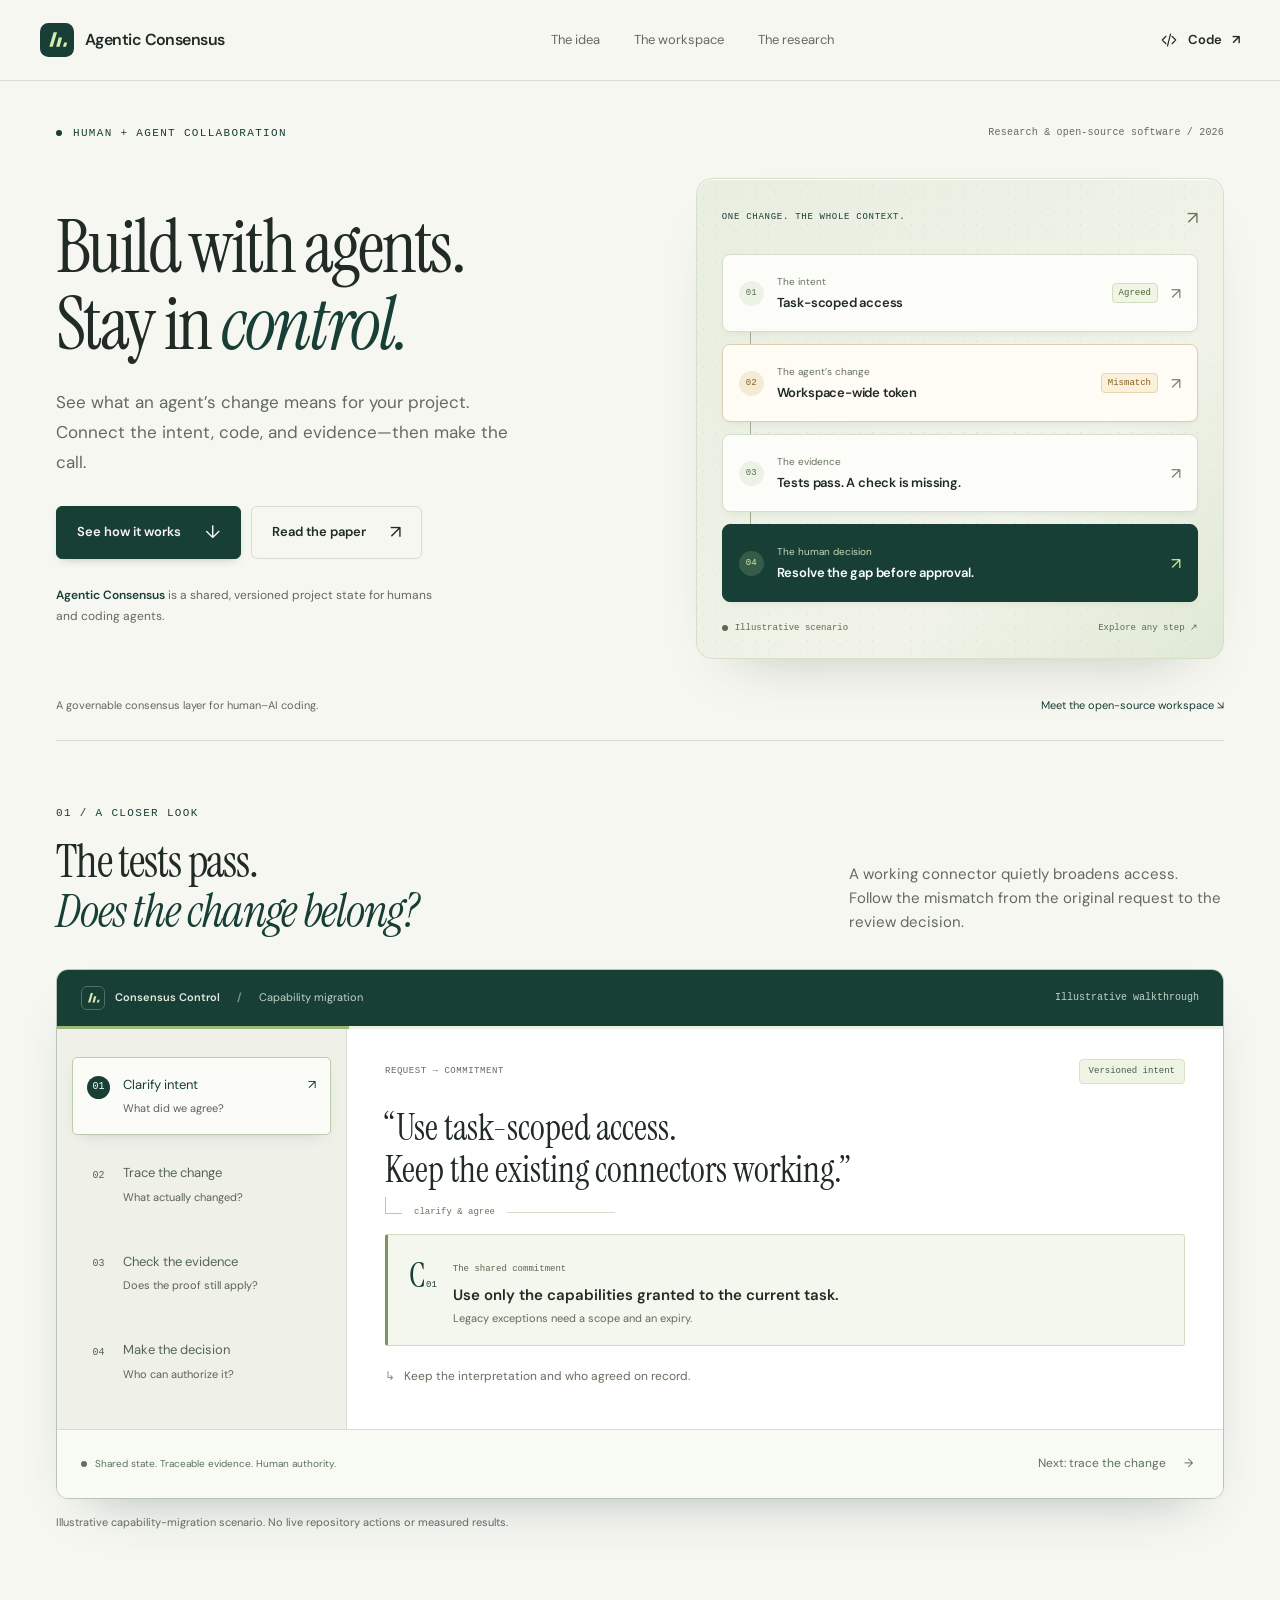
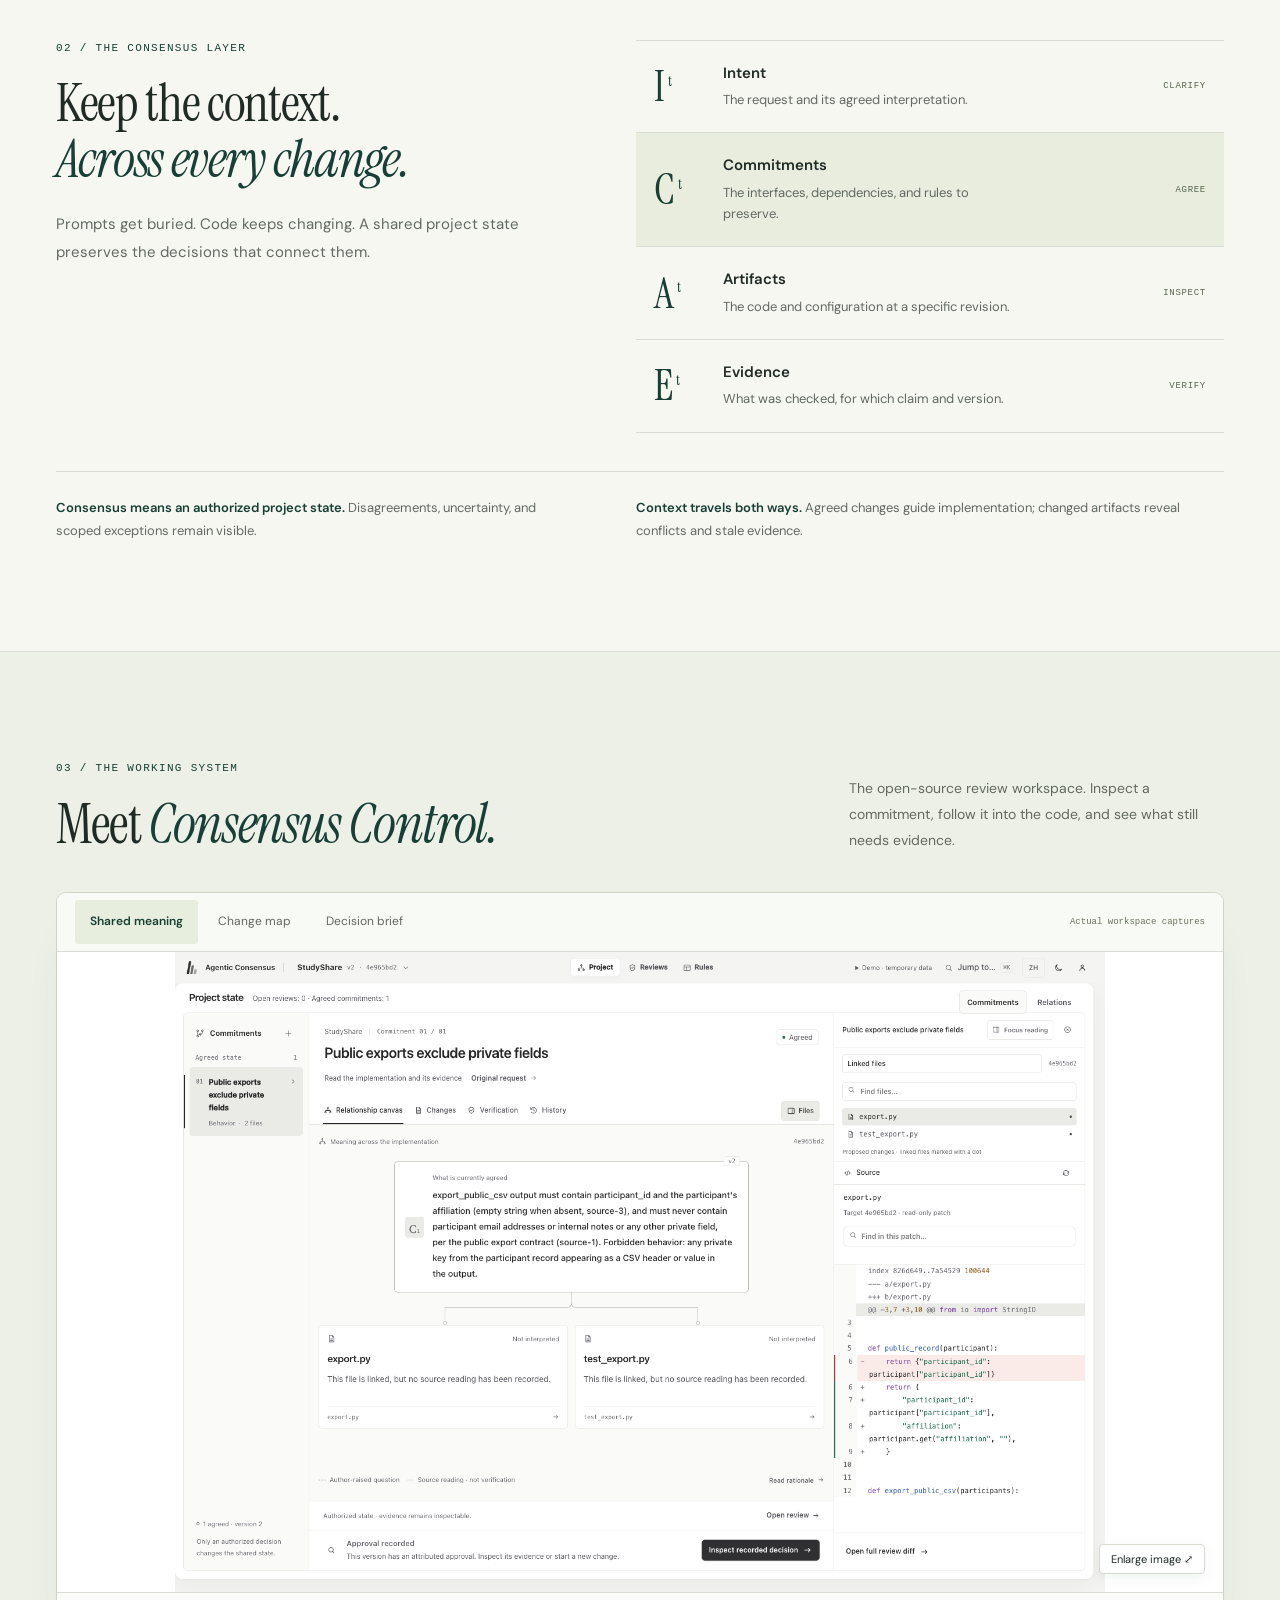
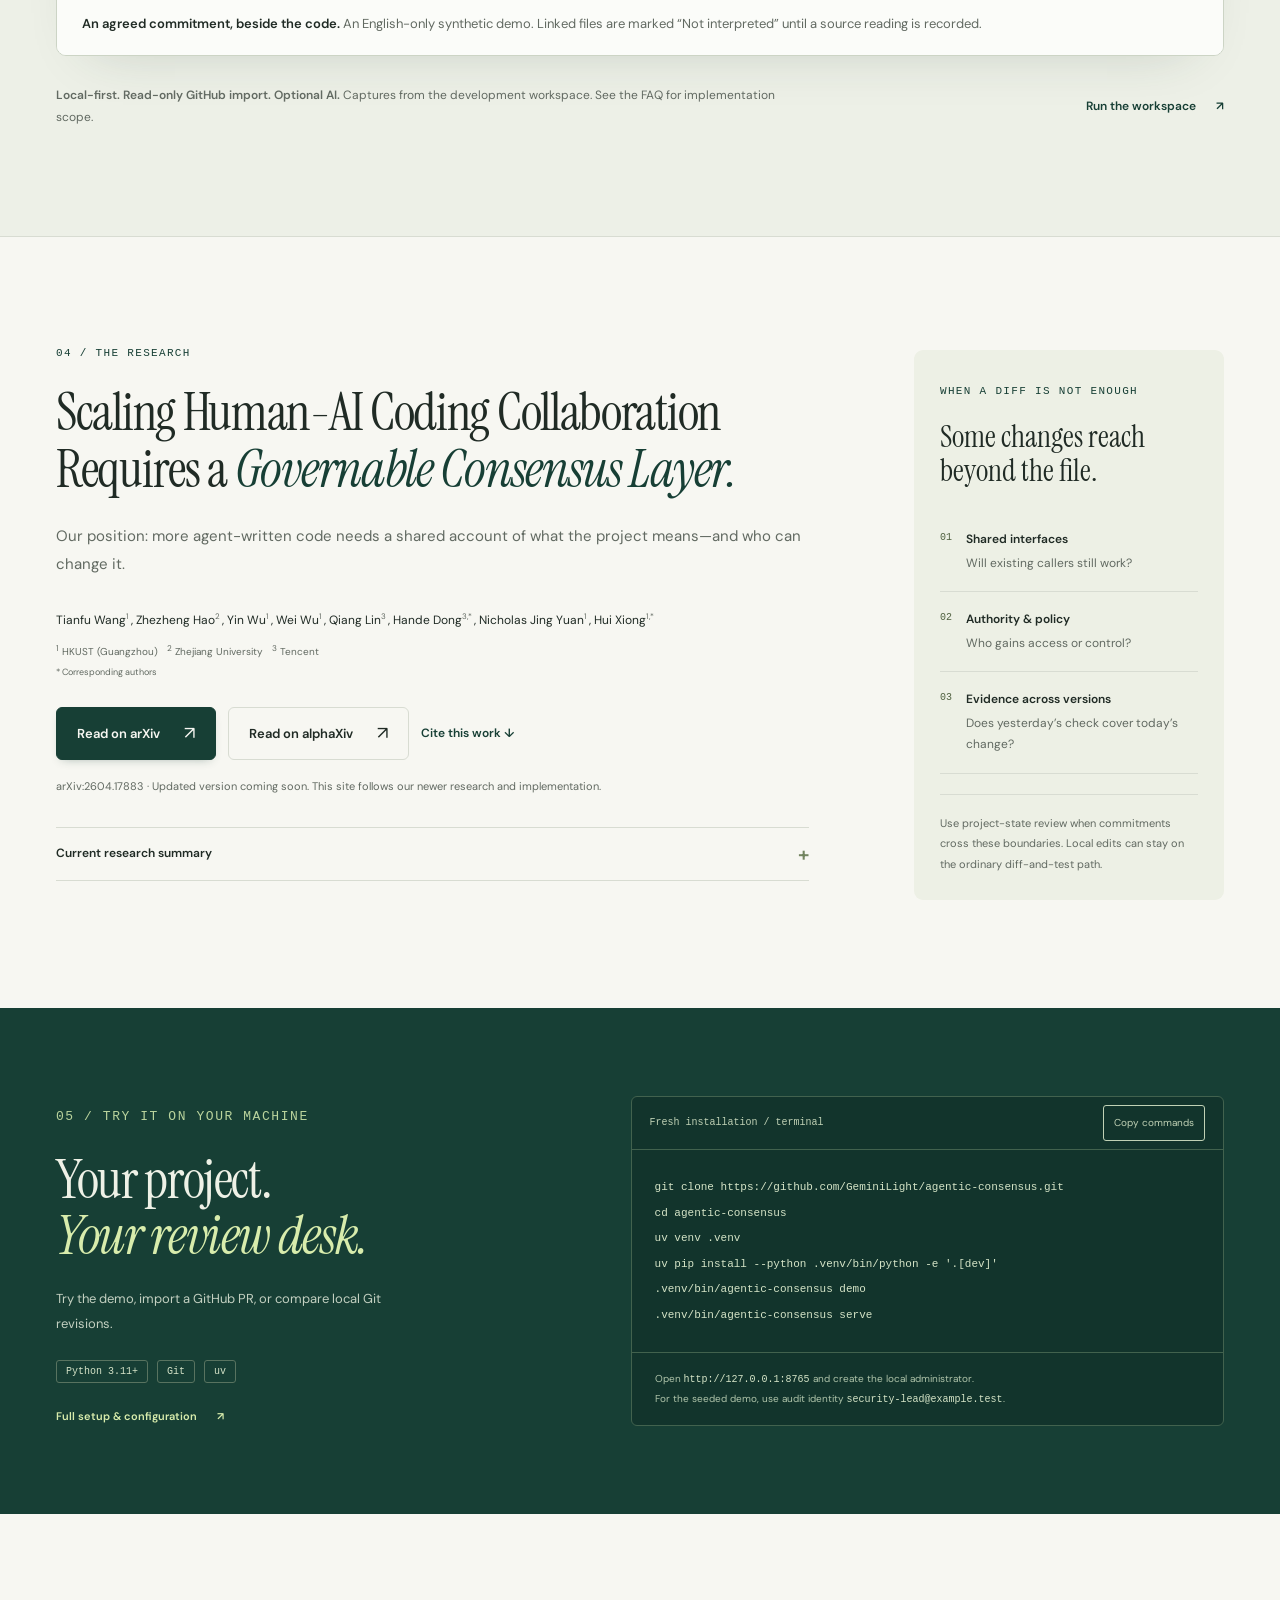
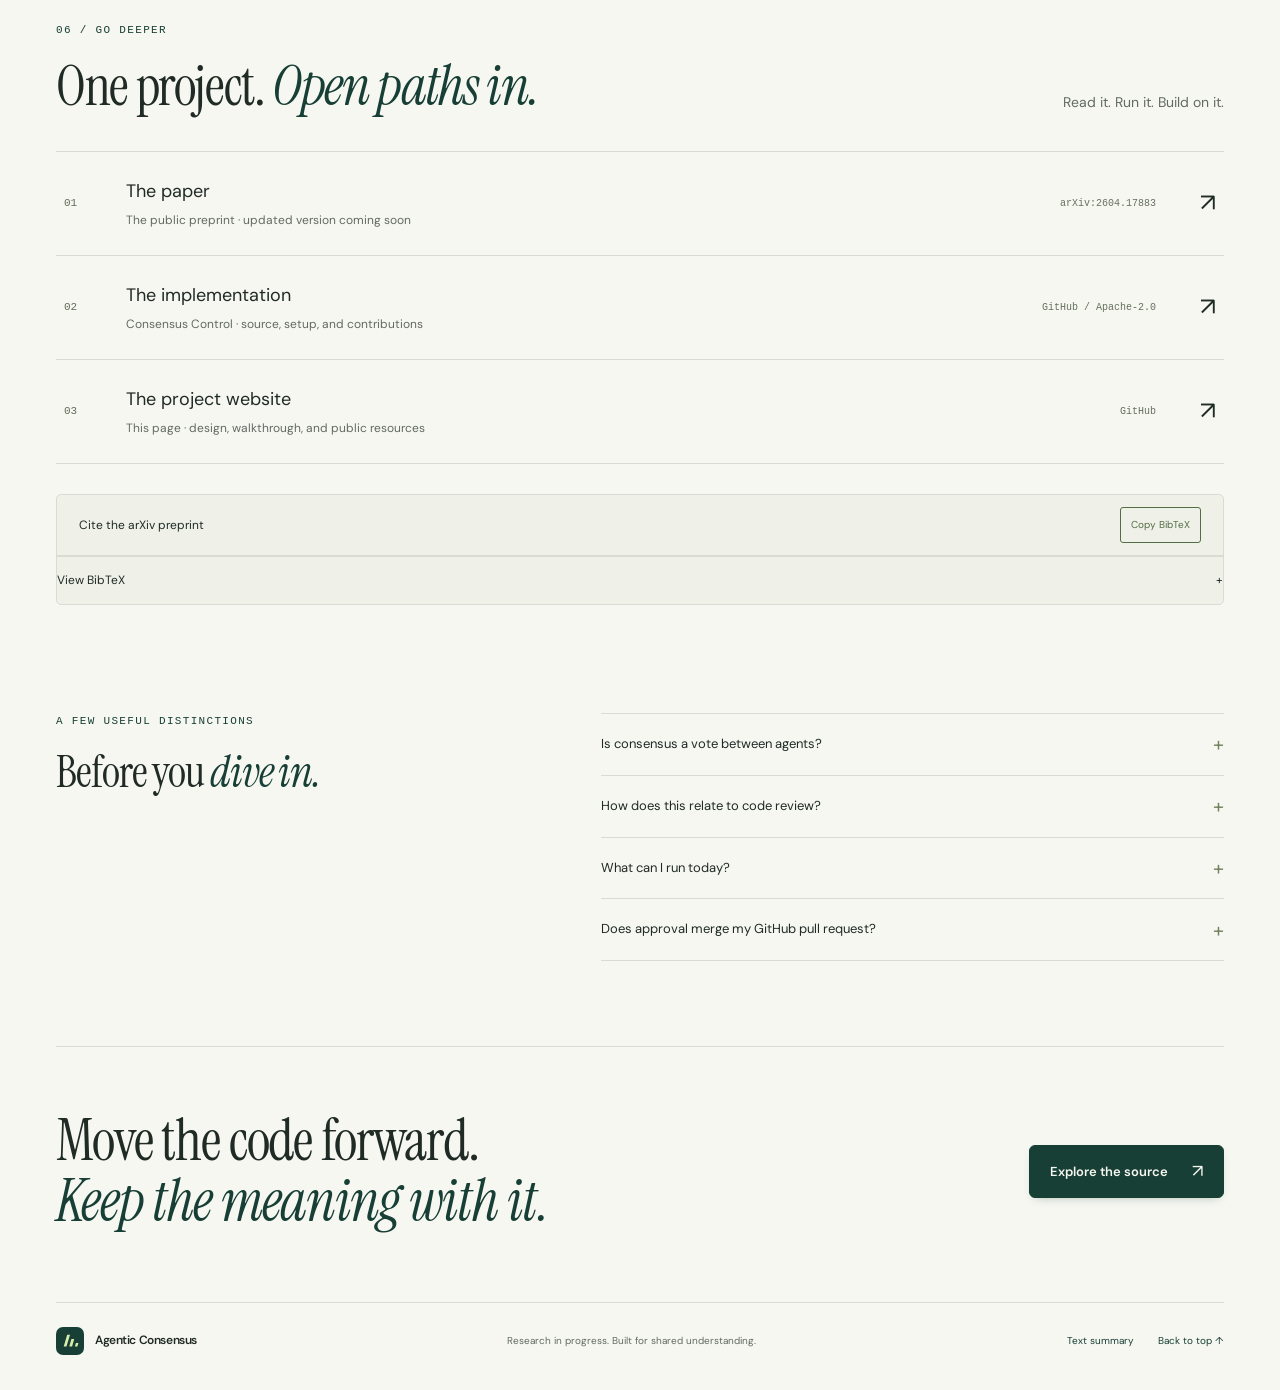
==== commit e2c2ef86: "Replace mixed-language workspace capture with English demo" ====
--- a/index.html
+++ b/index.html
@@ -717,22 +717,22 @@
             >
               <a
                 class="screenshot-link"
-                href="./assets/workspace.png"
+                href="./assets/workspace.png?v=20261013-en"
                 target="_blank"
                 rel="noopener"
                 aria-label="Open full-size shared meaning workspace screenshot"
                 ><img
-                  src="./assets/workspace.png"
-                  width="1440"
-                  height="1000"
-                  alt="Consensus Control connects a proposed question-reset commitment to three version-pinned source readings. The interface is English; the project's authored commitments are in Chinese."
+                  src="./assets/workspace.png?v=20261013-en"
+                  width="1600"
+                  height="1100"
+                  alt="English-only StudyShare demo: an agreed public-export commitment beside version-pinned source code. Two linked files are marked Not interpreted; the temporary-demo notice remains visible."
                   loading="lazy"
                 /><span class="image-expand">Enlarge image ⤢</span></a
               >
               <p class="screen-caption">
-                <b>Meaning, linked to source.</b> Read a commitment beside the
-                exact code version. Source readings are not behavioral
-                verification.
+                <b>An agreed commitment, beside the code.</b> An English-only
+                synthetic demo. Linked files are marked “Not interpreted” until
+                a source reading is recorded.
               </p>
             </div>
             <div
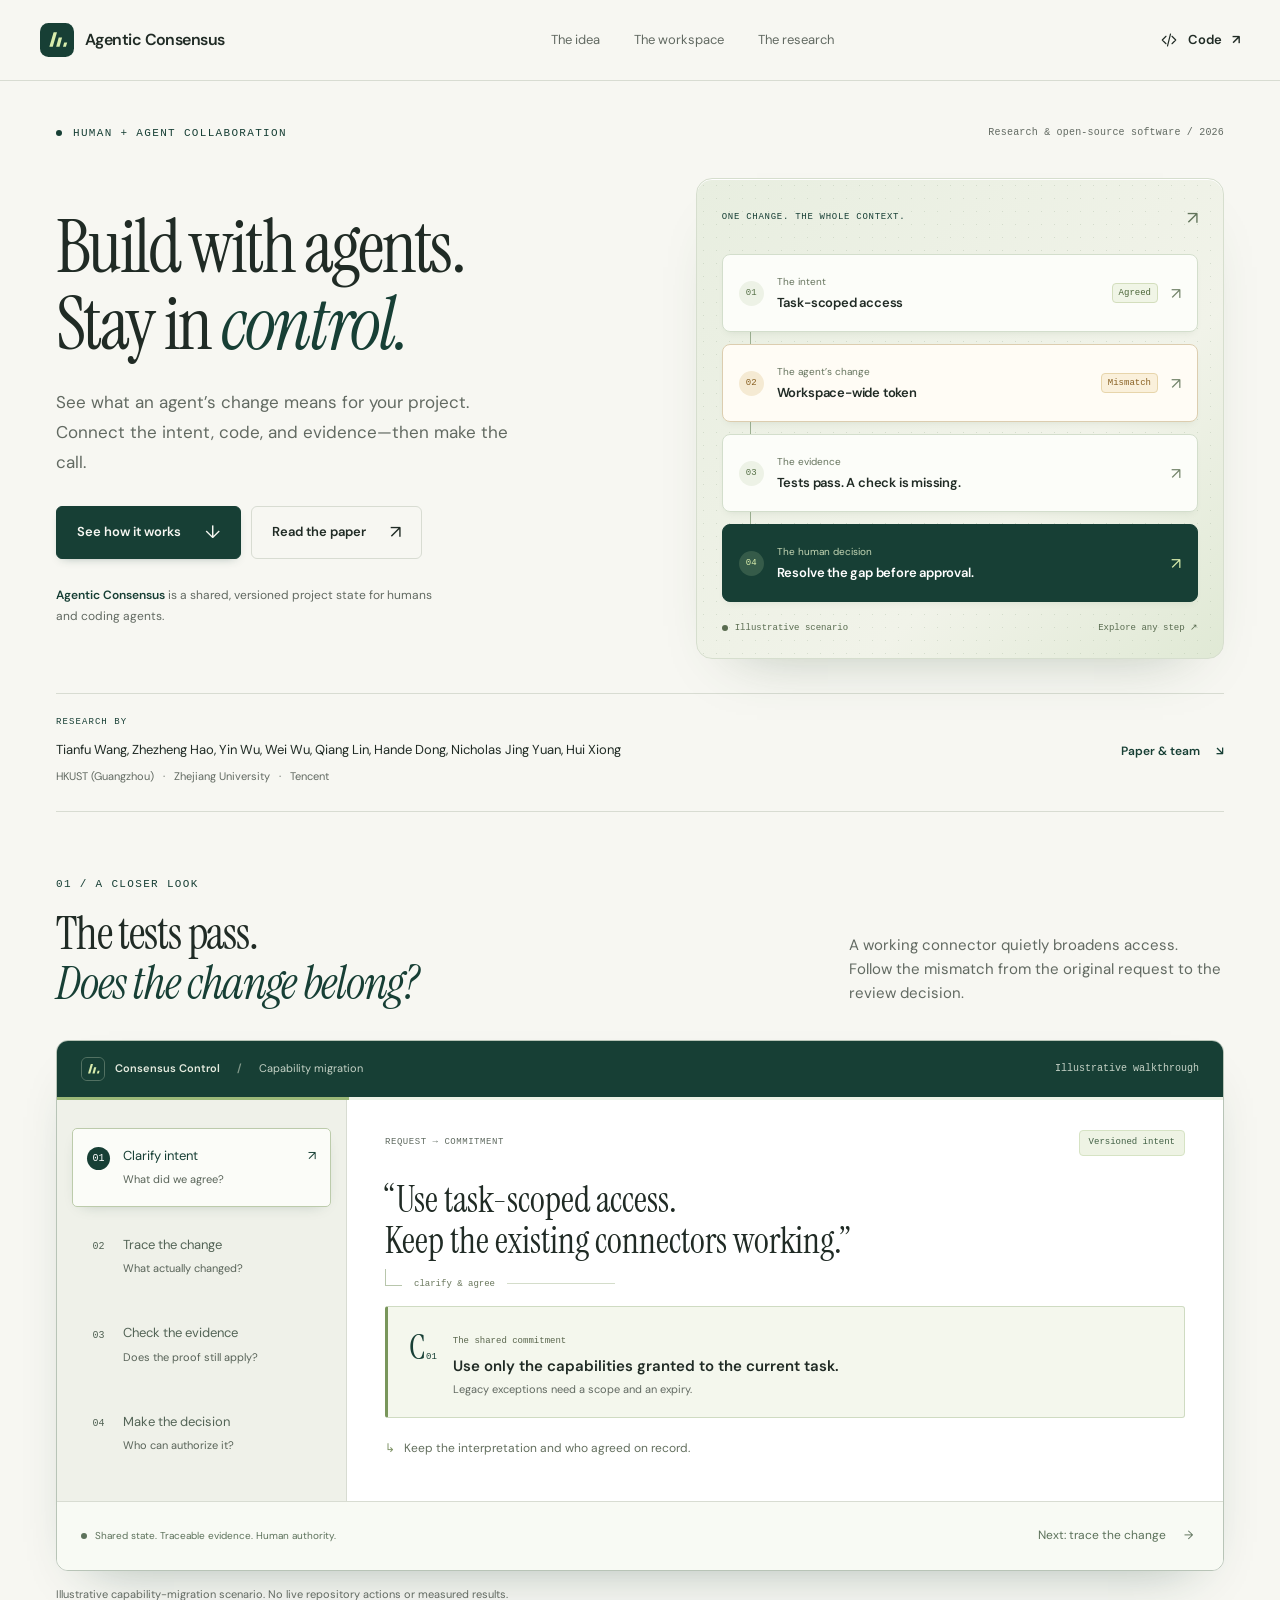
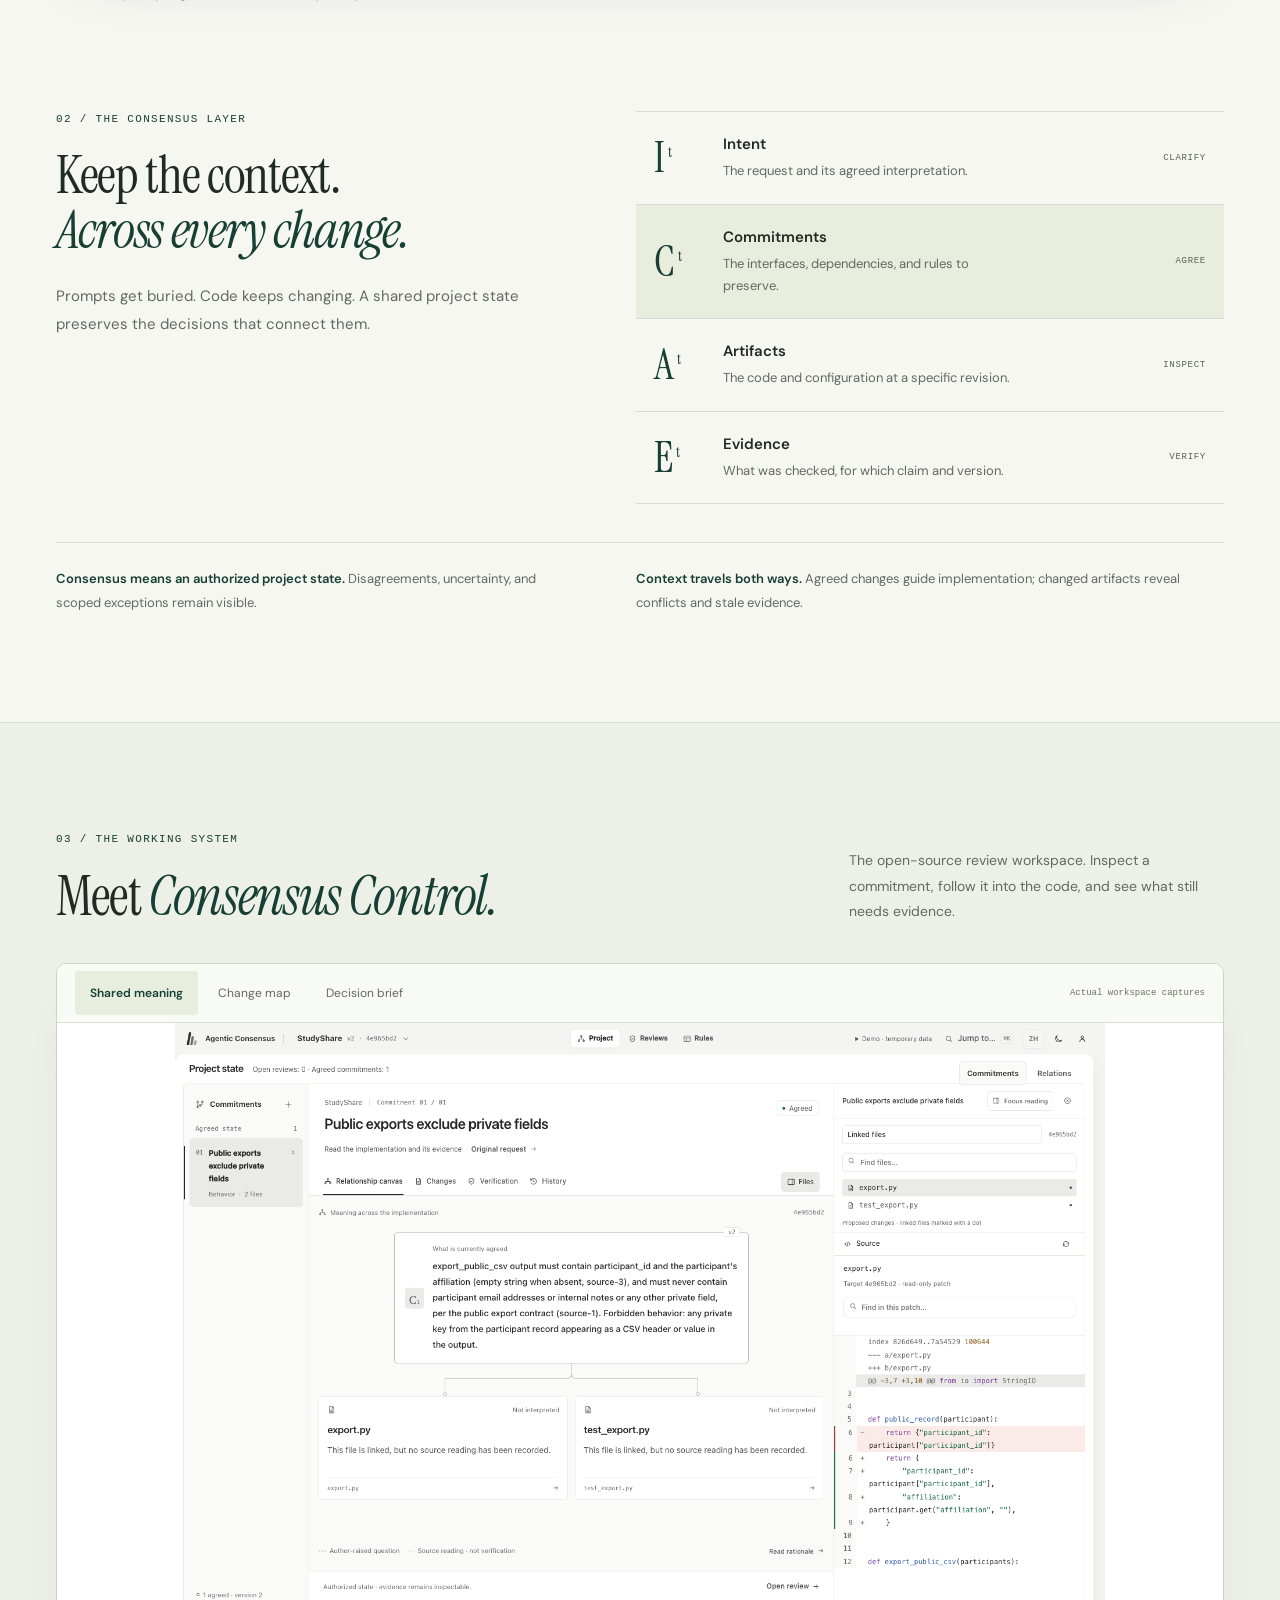
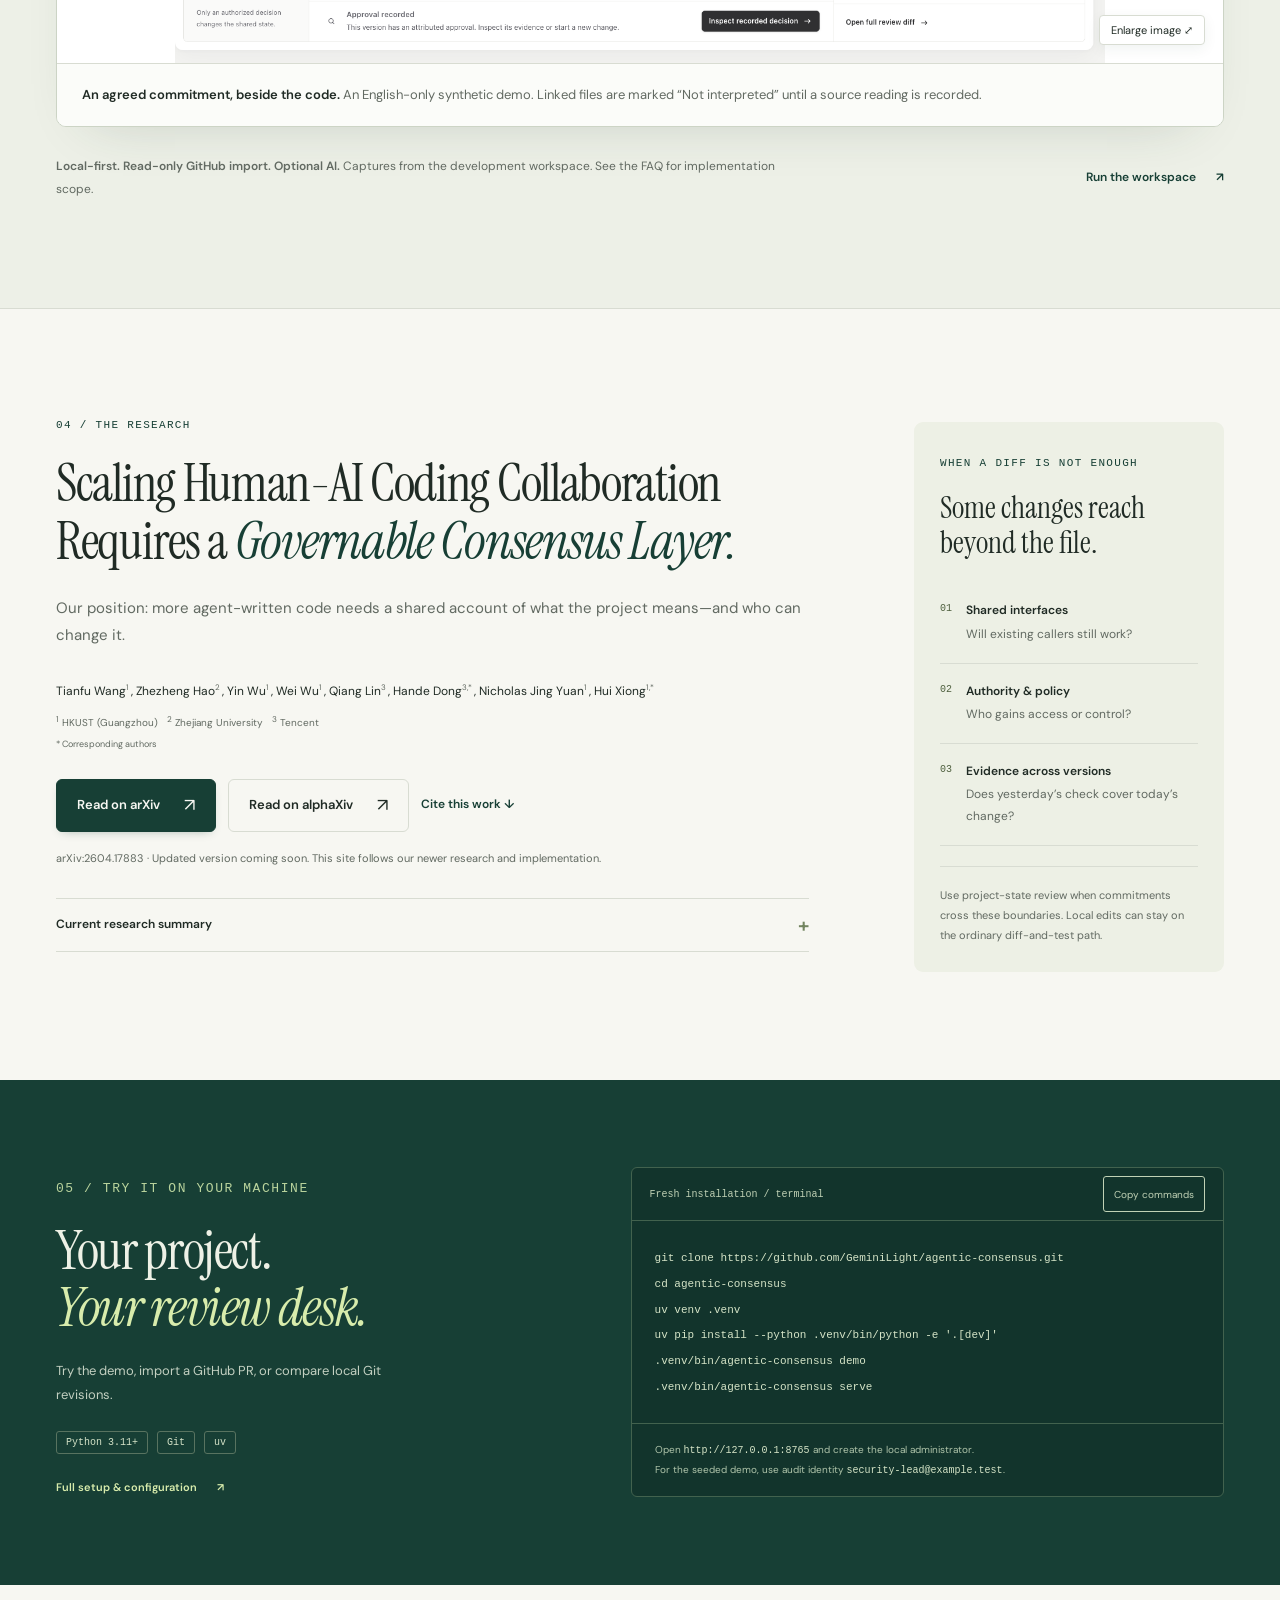
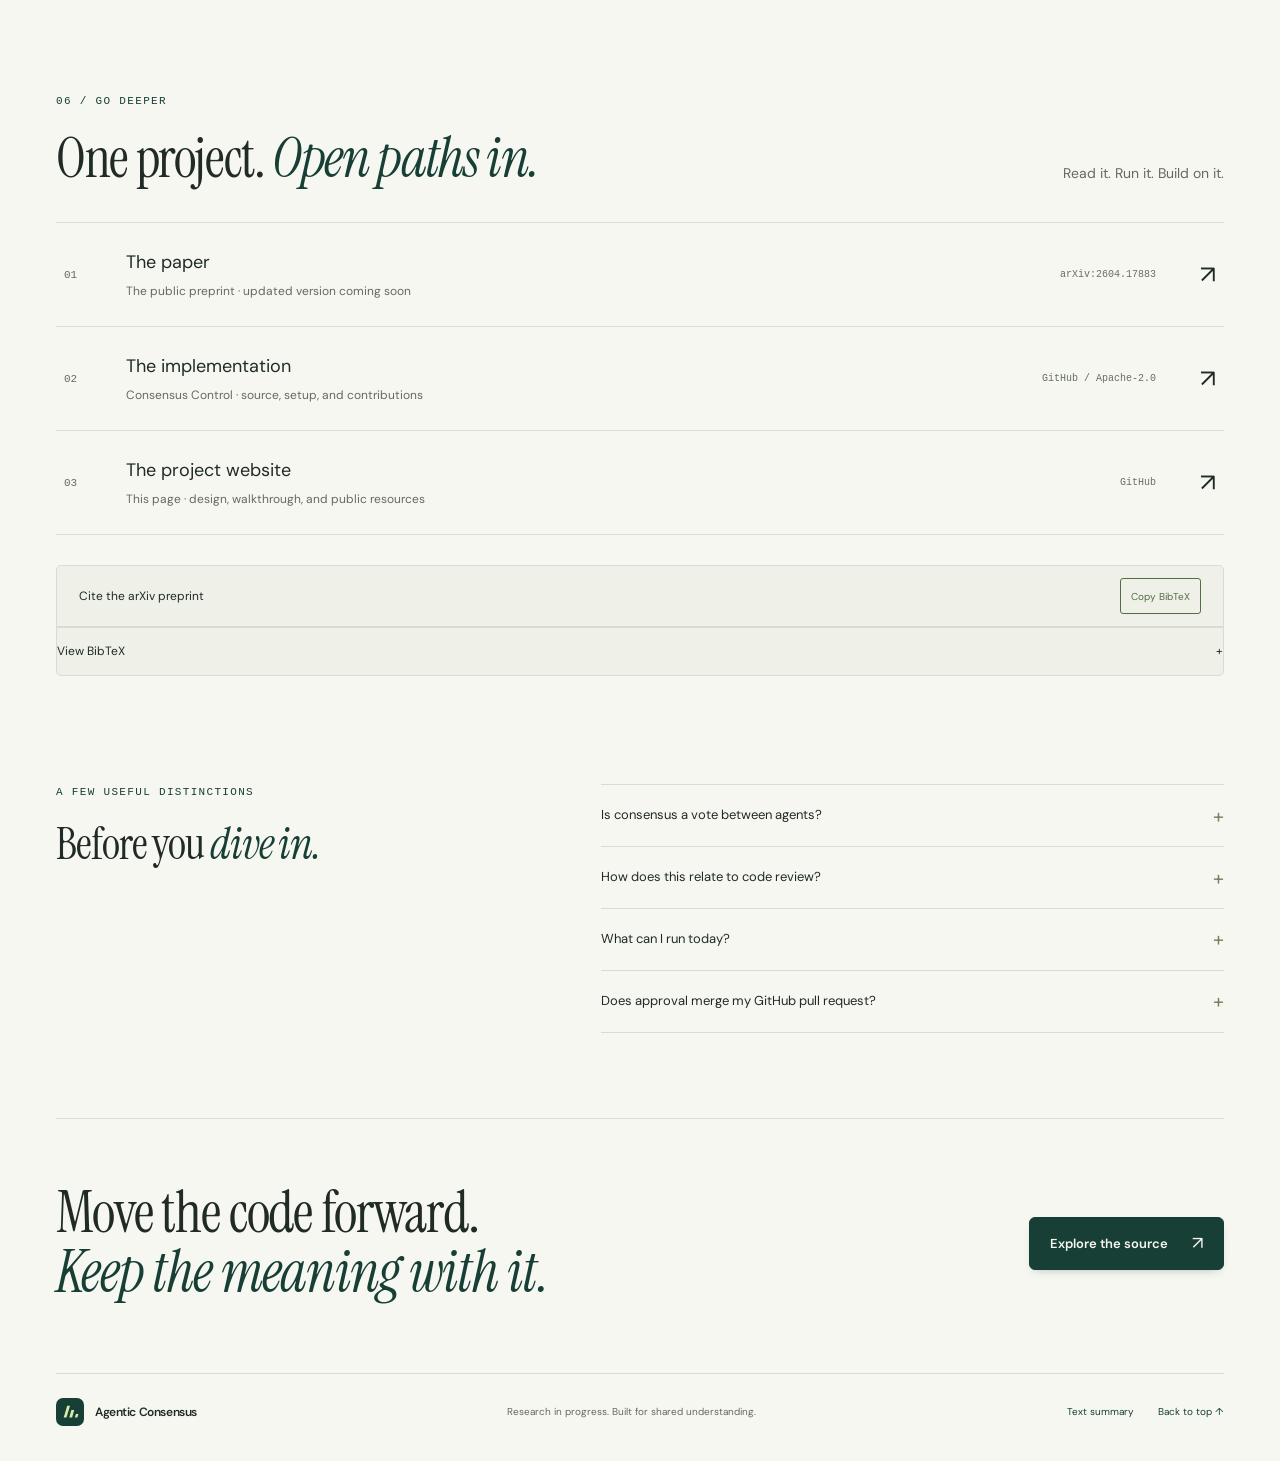
==== commit 70815df3: "Introduce the research team beneath the project hero" ====
--- a/index.html
+++ b/index.html
@@ -50,7 +50,7 @@
       type="font/ttf"
       crossorigin
     />
-    <link rel="stylesheet" href="./styles.css?v=20261013-r2" />
+    <link rel="stylesheet" href="./styles.css?v=20261013-credits" />
     <script src="./script.js?v=20261013-r2" defer></script>
     <noscript
       ><style>
@@ -330,11 +330,22 @@
             </p>
           </div>
         </div>
-        <div class="hero-footnote">
-          <span>A governable consensus layer for human–AI coding.</span>
-          <a href="#workspace"
-            >Meet the open-source workspace
-            <span aria-hidden="true">↘</span></a
+        <div class="hero-credits" role="group" aria-label="Research team">
+          <div>
+            <p class="eyebrow">Research by</p>
+            <p class="hero-authors">
+              <span>Tianfu Wang</span>, <span>Zhezheng Hao</span>,
+              <span>Yin Wu</span>, <span>Wei Wu</span>, <span>Qiang Lin</span>,
+              <span>Hande Dong</span>, <span>Nicholas Jing Yuan</span>,
+              <span>Hui Xiong</span>
+            </p>
+            <p class="hero-institutions">
+              HKUST (Guangzhou) <span aria-hidden="true">·</span> Zhejiang
+              University <span aria-hidden="true">·</span> Tencent
+            </p>
+          </div>
+          <a class="text-link" href="#research"
+            >Paper &amp; team <span aria-hidden="true">↘</span></a
           >
         </div>
       </section>
@@ -1010,15 +1021,11 @@
               tabindex="0"
               aria-label="BibTeX citation"
             ><code id="bibtex">@misc{wang2026scalinghumanaicodingcollaboration,
-  title = {Scaling Human-AI Coding Collaboration
-           Requires a Governable Consensus Layer},
-  author = {Wang, Tianfu and Hao, Zhezheng and Wu, Yin and Wu, Wei
-            and Lin, Qiang and Dong, Hande and Yuan, Nicholas Jing
-            and Xiong, Hui},
+  title = {Scaling Human-AI Coding Collaboration Requires a Governable Consensus Layer},
+  author = {Wang, Tianfu and Hao, Zhezheng and Wu, Yin and Wu, Wei and Lin, Qiang and Dong, Hande and Yuan, Nicholas Jing and Xiong, Hui},
   year = {2026},
   eprint = {2604.17883},
   archivePrefix = {arXiv},
-  primaryClass = {cs.SE},
   url = {https://arxiv.org/abs/2604.17883}
 }</code></pre>
           </details>
--- a/styles.css
+++ b/styles.css
@@ -298,19 +298,6 @@
   font-size: 18px;
   font-weight: 400;
 }
-.hero-footnote {
-  display: flex;
-  justify-content: space-between;
-  gap: 24px;
-  border-bottom: 1px solid var(--line);
-  margin-top: 42px;
-  padding-bottom: 23px;
-  font-size: 11px;
-  color: var(--muted);
-}
-.hero-footnote a {
-  color: var(--green);
-}
 .walkthrough {
   padding-top: 60px;
 }
@@ -1150,7 +1137,11 @@
 .citation pre {
   padding: 20px 22px;
   margin: 0;
-  overflow: auto;
+  max-width: 100%;
+  overflow-x: auto;
+  white-space: pre;
+  overflow-wrap: normal;
+  word-break: normal;
   font: 11px/1.9 var(--mono);
   color: #51644b;
 }
@@ -1278,9 +1269,6 @@
   .hero-bottom {
     margin-top: 42px;
   }
-  .hero-footnote {
-    margin-top: 48px;
-  }
 }
 @media (max-width: 1100px) {
   .wrap {
@@ -1411,11 +1399,6 @@
     font-size: 11px;
     gap: 16px;
     min-height: 44px;
-  }
-  .hero-footnote {
-    font-size: 9px;
-    gap: 25px;
-    margin-top: 30px;
   }
   .walkthrough {
     padding-top: 42px;
@@ -1768,23 +1751,6 @@
     font-size: 11px;
     padding: 12px 16px;
     gap: 17px;
-  }
-  .hero-footnote {
-    display: block;
-    margin-top: 27px;
-    padding-bottom: 20px;
-    font-size: 10px;
-  }
-  .hero-footnote > span {
-    display: block;
-    max-width: 310px;
-  }
-  .hero-footnote a {
-    display: inline-flex;
-    align-items: center;
-    gap: 12px;
-    margin-top: 10px;
-    min-height: 30px;
   }
   .walkthrough {
     padding-top: 35px;
@@ -2592,9 +2558,67 @@
 .trace-caption > span:last-child {
   margin-left: auto;
 }
-.hero-footnote {
-  margin-top: 38px;
-  padding-bottom: 25px;
+.hero-credits {
+  display: flex;
+  justify-content: space-between;
+  align-items: center;
+  gap: 32px;
+  margin-top: 34px;
+  padding-block: 22px 24px;
+  border-block: 1px solid var(--line);
+}
+.hero-credits > div {
+  min-width: 0;
+}
+.hero-credits .eyebrow {
+  font-size: 9px;
+  margin-bottom: 8px;
+}
+.hero-authors {
+  font-size: 13px;
+  line-height: 1.9;
+  color: var(--ink);
+}
+.hero-authors span {
+  white-space: nowrap;
+}
+.hero-institutions {
+  margin-top: 4px;
+  font-size: 11px;
+  line-height: 1.9;
+}
+.hero-institutions span {
+  padding-inline: 6px;
+}
+.hero-credits .text-link {
+  flex-shrink: 0;
+  gap: 16px;
+}
+@media (max-width: 800px) {
+  .hero-credits {
+    gap: 24px;
+    margin-top: 28px;
+  }
+  .hero-authors {
+    font-size: 12px;
+  }
+}
+@media (max-width: 600px) {
+  .hero-credits {
+    display: block;
+    margin-top: 24px;
+    padding-block: 18px 12px;
+  }
+  .hero-institutions {
+    font-size: 10px;
+  }
+  .hero-institutions span {
+    padding-inline: 3px;
+  }
+  .hero-credits .text-link {
+    margin-top: 6px;
+    font-size: 11px;
+  }
 }
 @keyframes trace-connect {
   from {
@@ -3033,10 +3057,6 @@
   .trace-heading {
     margin-bottom: 16px;
   }
-  .hero-footnote {
-    margin-top: 28px;
-    font-size: 10px;
-  }
   .walkthrough-intro h2 {
     font-size: 40px;
   }
@@ -3175,10 +3195,6 @@
   .trace-caption {
     font-size: 8px;
     margin-top: 15px;
-  }
-  .hero-footnote {
-    margin-top: 24px;
-    padding-bottom: 20px;
   }
   .walkthrough {
     padding-top: 42px;
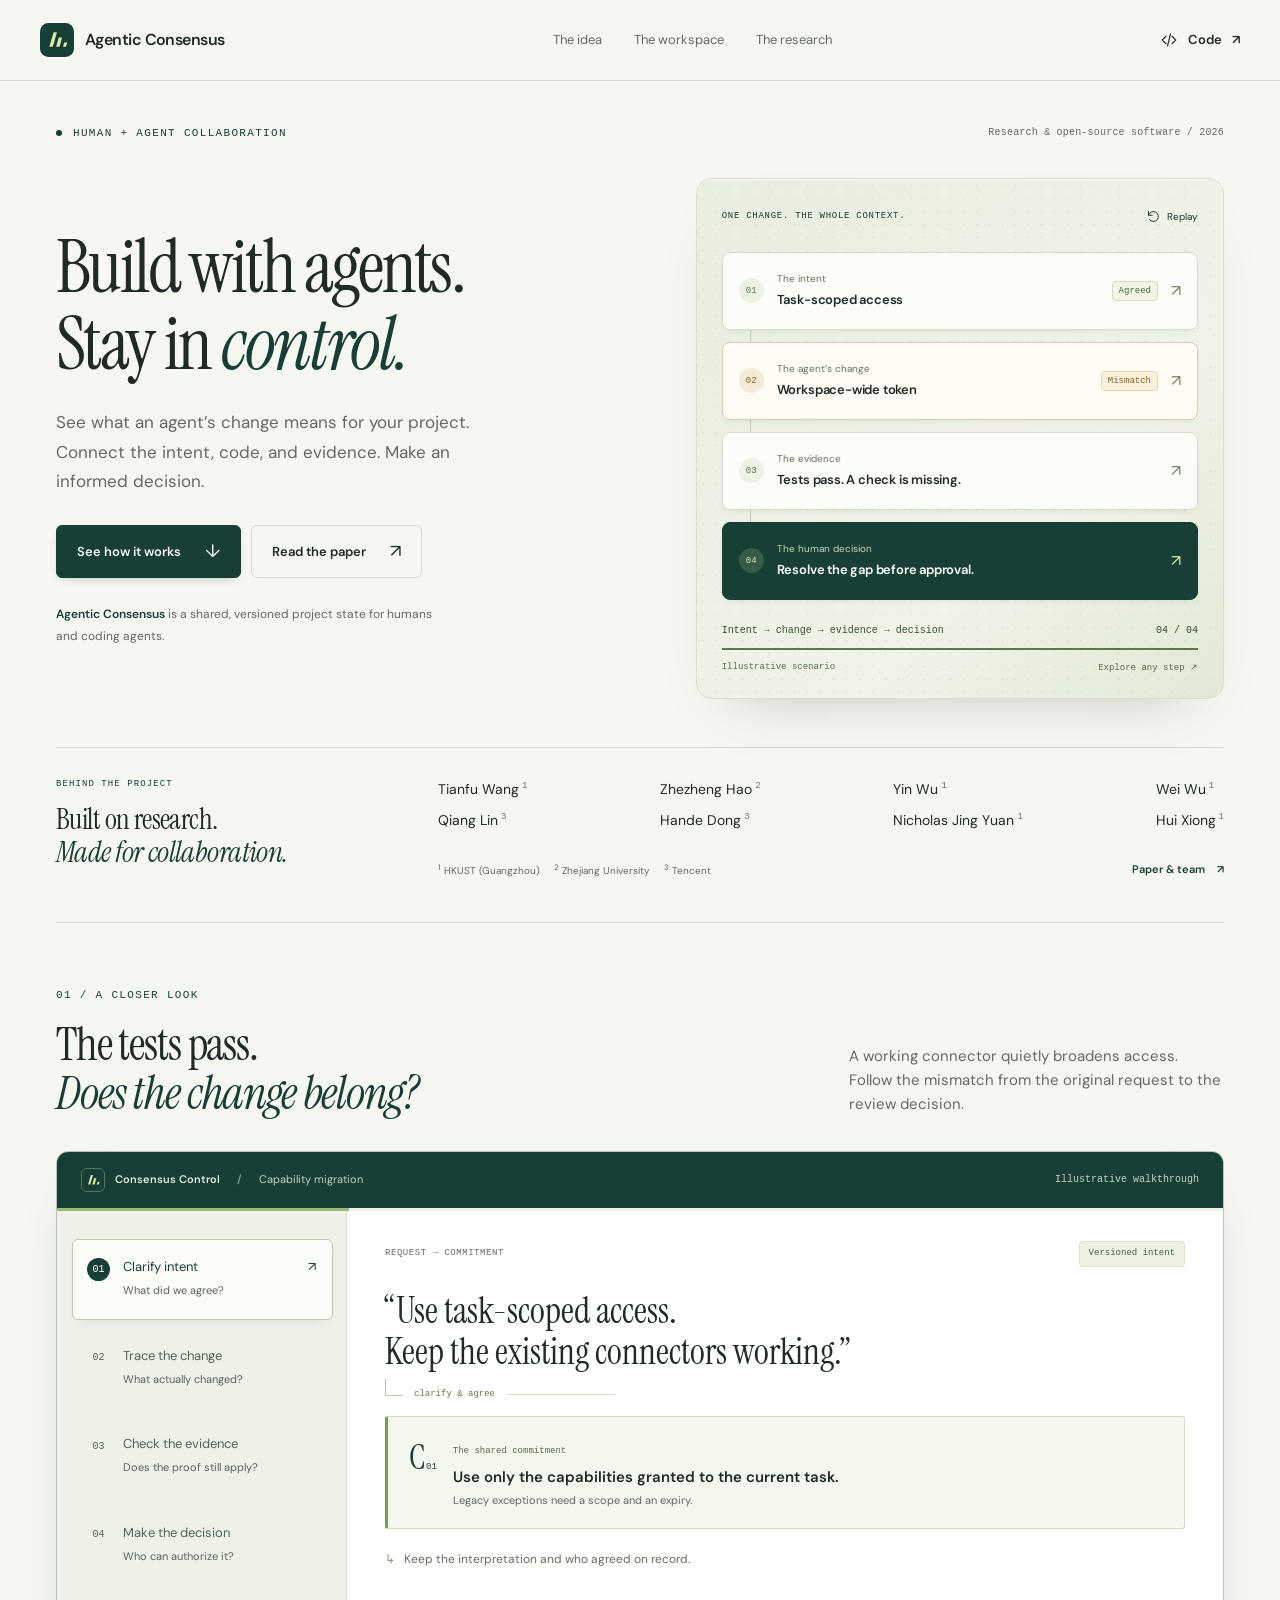
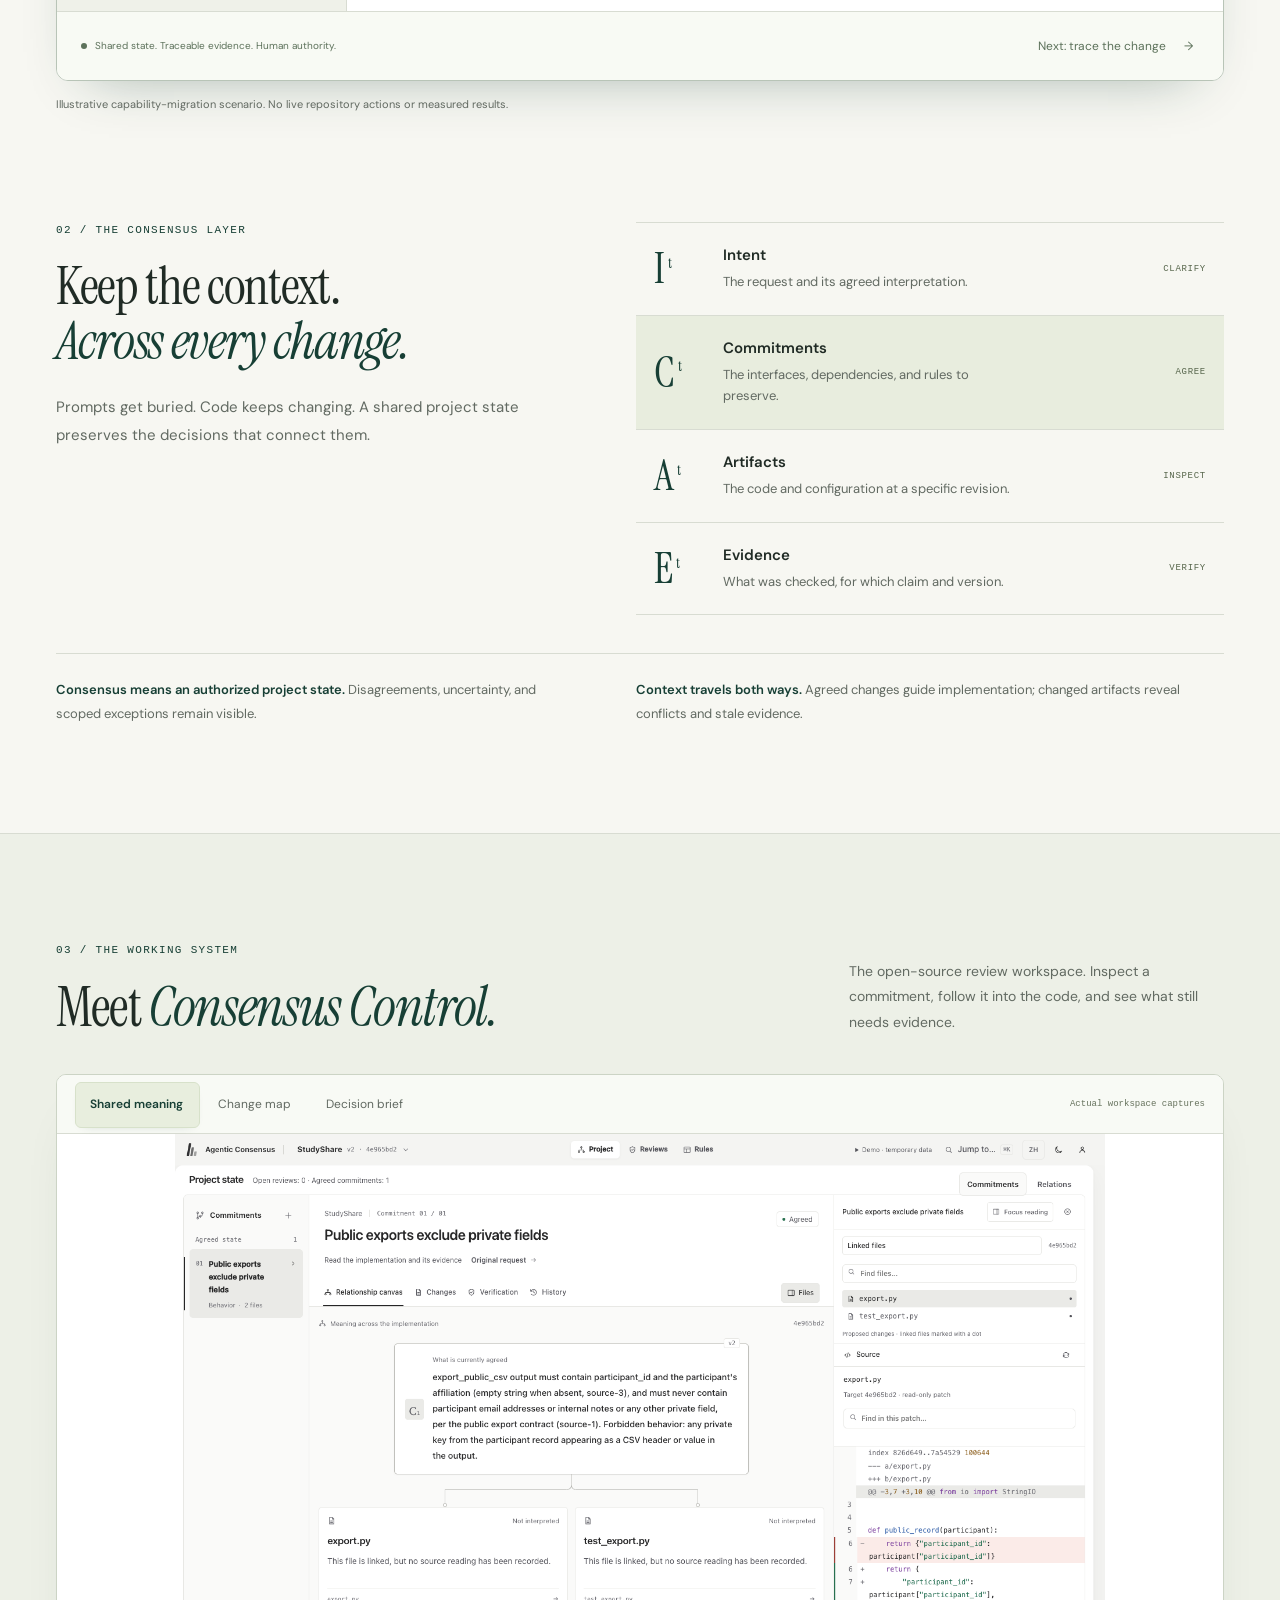
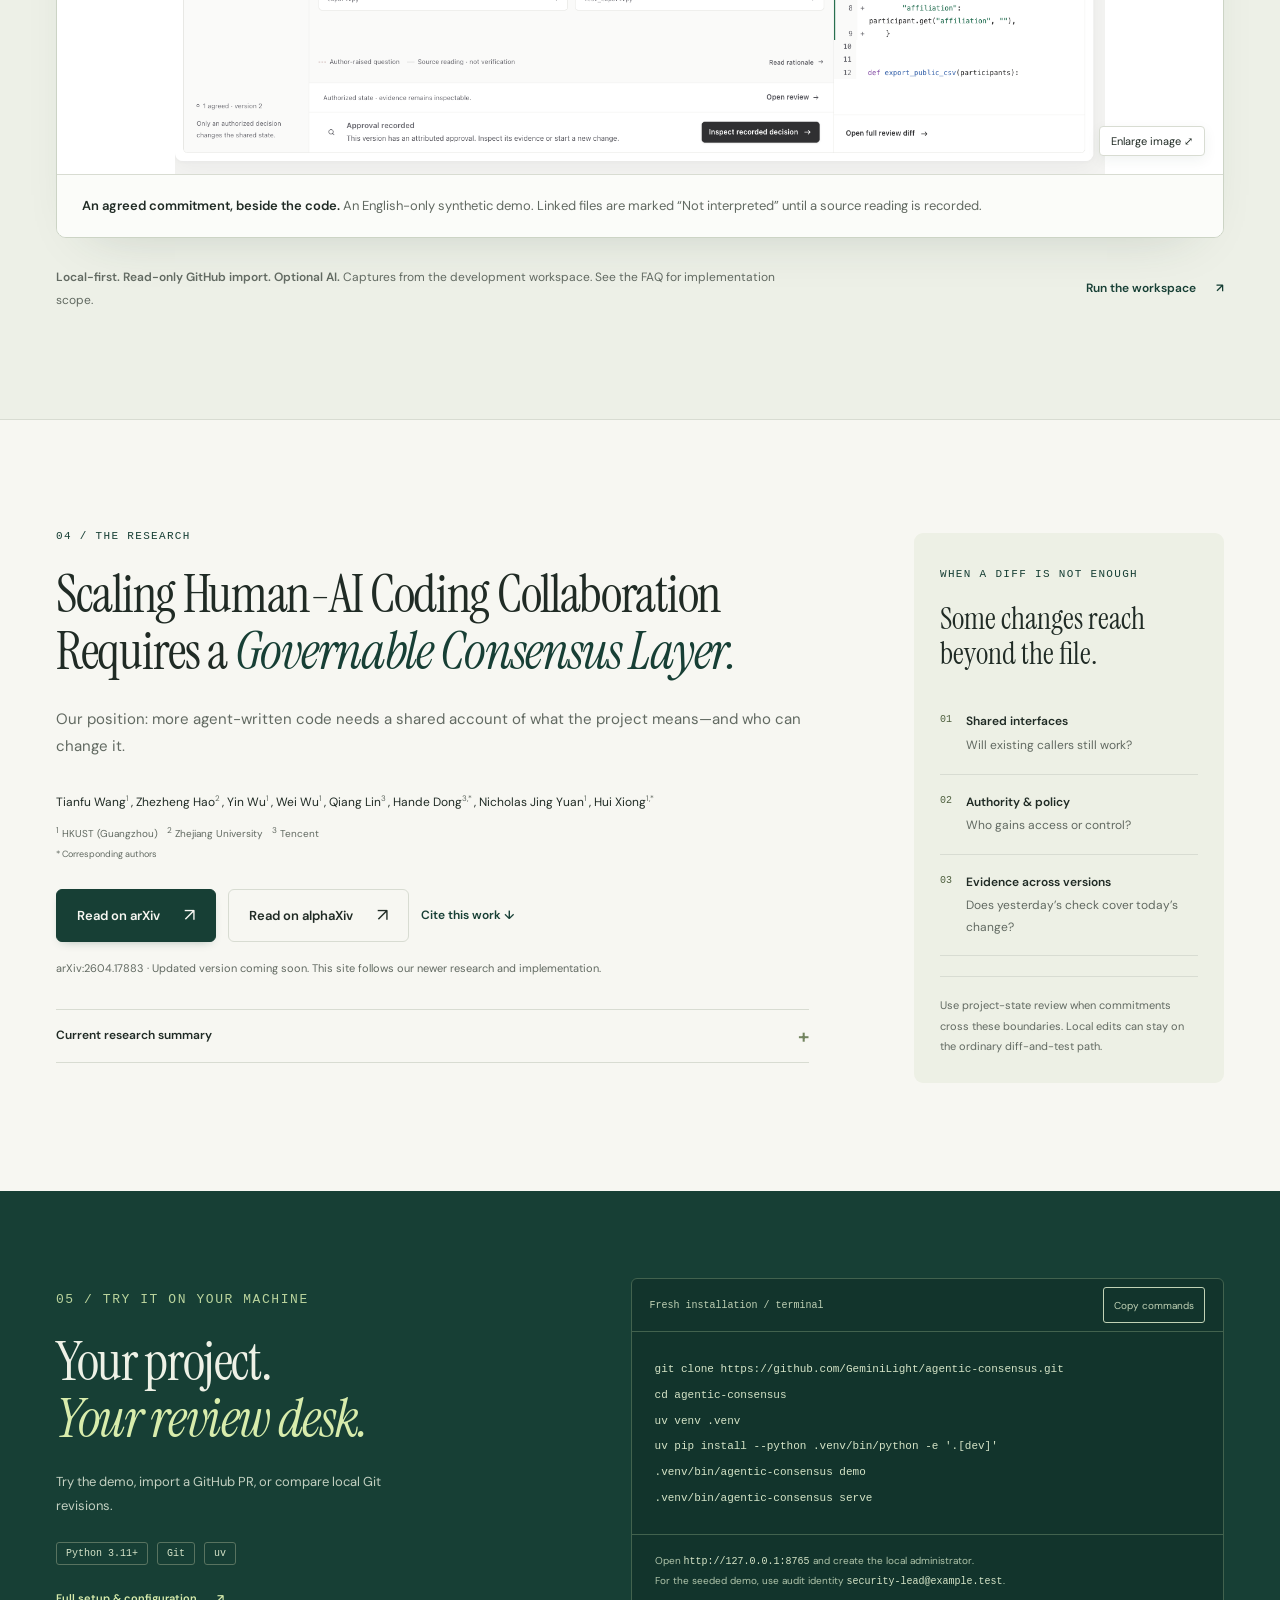
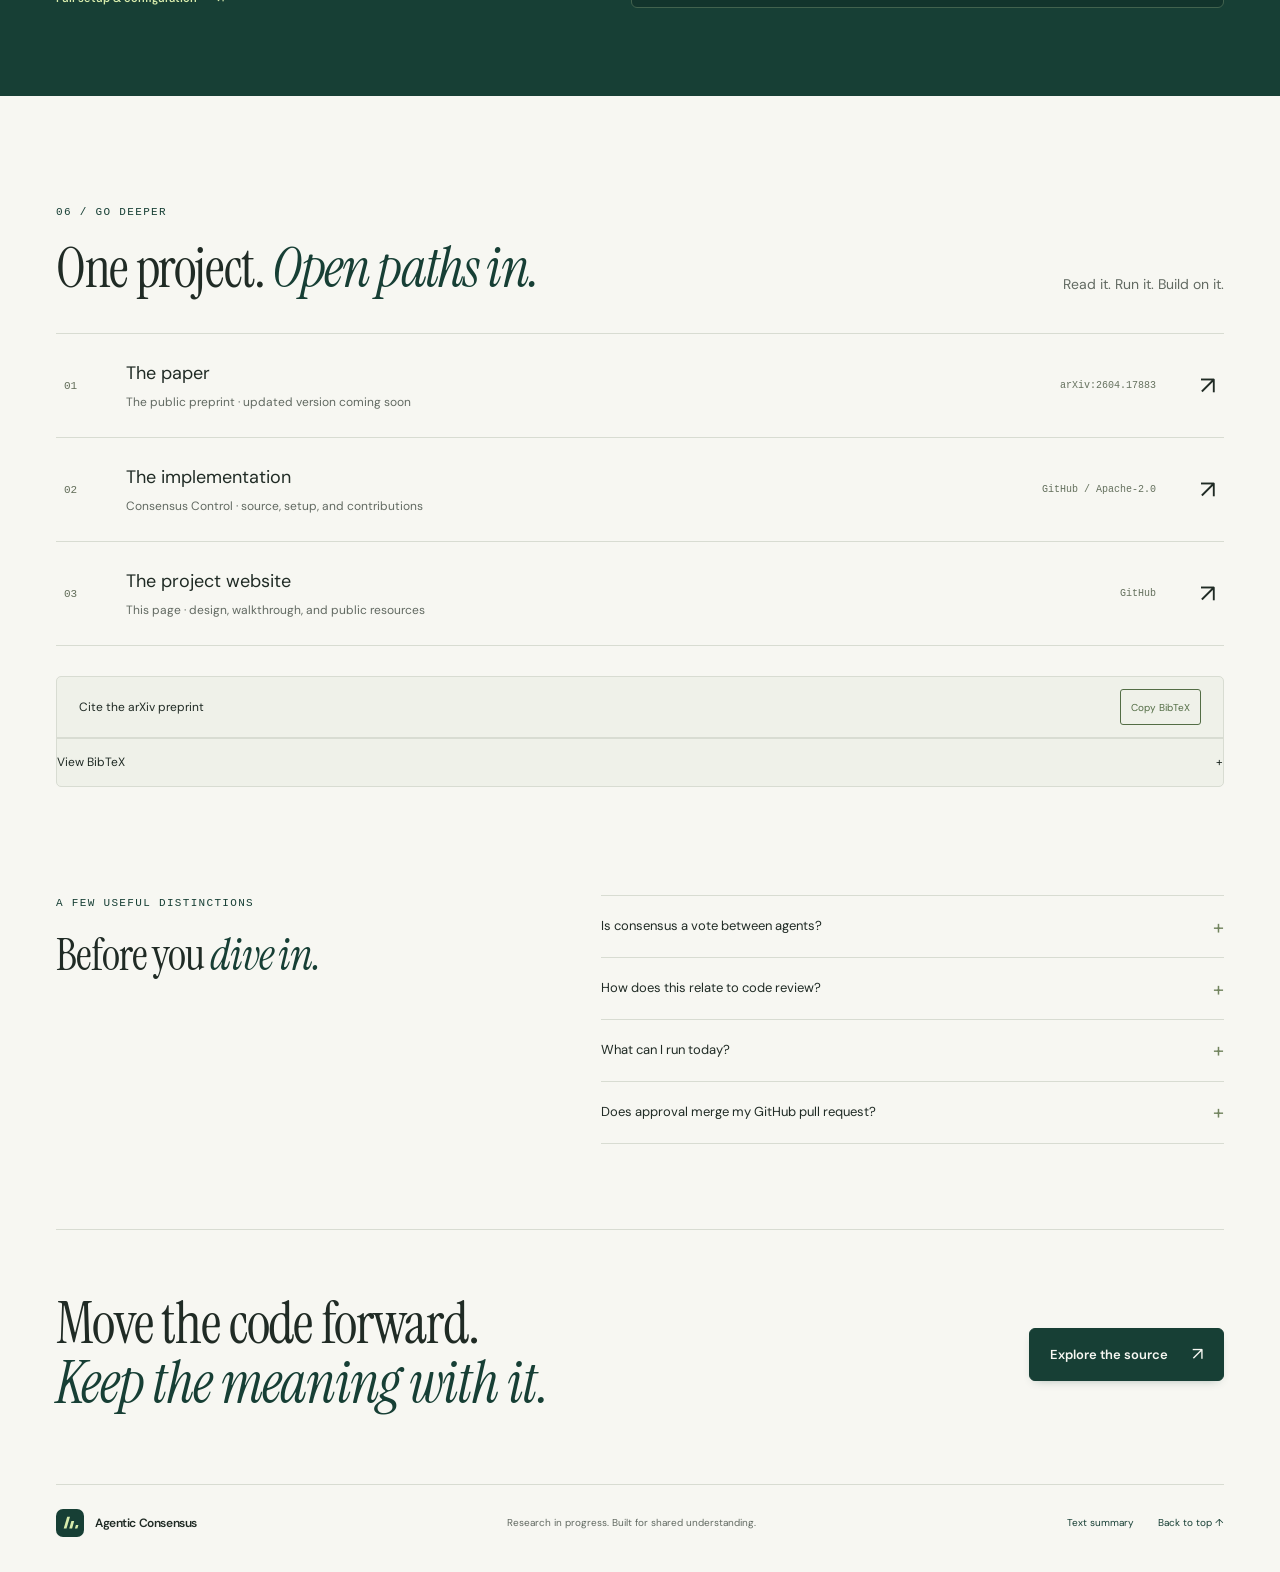
==== commit 534da3c1: "Refine website motion and publish under the project URL" ====
--- a/index.html
+++ b/index.html
@@ -16,7 +16,7 @@
     <meta name="theme-color" content="#f7f7f2" />
     <link
       rel="canonical"
-      href="https://tianfuwang.tech/agentic-consensus-site/"
+      href="https://tianfuwang.tech/agentic-consensus/"
     />
     <link rel="icon" href="./assets/mark.svg" type="image/svg+xml" />
     <link
@@ -50,8 +50,8 @@
       type="font/ttf"
       crossorigin
     />
-    <link rel="stylesheet" href="./styles.css?v=20261013-credits" />
-    <script src="./script.js?v=20261013-r2" defer></script>
+    <link rel="stylesheet" href="./styles.css?v=20261013-motion" />
+    <script src="./script.js?v=20261013-motion" defer></script>
     <noscript
       ><style>
         .demo-panel[hidden],
@@ -97,11 +97,11 @@
     />
     <meta
       property="og:url"
-      content="https://tianfuwang.tech/agentic-consensus-site/"
+      content="https://tianfuwang.tech/agentic-consensus/"
     />
     <meta
       property="og:image"
-      content="https://tianfuwang.tech/agentic-consensus-site/assets/agentic-consensus-og.png?v=20261013-r2"
+      content="https://tianfuwang.tech/agentic-consensus/assets/agentic-consensus-og.png?v=20261013-r2"
     />
     <meta property="og:image:width" content="1200" />
     <meta property="og:image:height" content="630" />
@@ -120,7 +120,7 @@
     />
     <meta
       name="twitter:image"
-      content="https://tianfuwang.tech/agentic-consensus-site/assets/agentic-consensus-og.png?v=20261013-r2"
+      content="https://tianfuwang.tech/agentic-consensus/assets/agentic-consensus-og.png?v=20261013-r2"
     />
     <meta
       name="citation_title"
@@ -139,7 +139,7 @@
     <meta name="citation_pdf_url" content="https://arxiv.org/pdf/2604.17883" />
     <meta
       name="citation_fulltext_html_url"
-      content="https://tianfuwang.tech/agentic-consensus-site/"
+      content="https://tianfuwang.tech/agentic-consensus/"
     />
     <script type="application/ld+json">
       {
@@ -147,14 +147,14 @@
         "@graph": [
           {
             "@type": "WebSite",
-            "@id": "https://tianfuwang.tech/agentic-consensus-site/#website",
+            "@id": "https://tianfuwang.tech/agentic-consensus/#website",
             "name": "Agentic Consensus",
-            "url": "https://tianfuwang.tech/agentic-consensus-site/",
+            "url": "https://tianfuwang.tech/agentic-consensus/",
             "inLanguage": "en"
           },
           {
             "@type": "ScholarlyArticle",
-            "@id": "https://tianfuwang.tech/agentic-consensus-site/#paper",
+            "@id": "https://tianfuwang.tech/agentic-consensus/#paper",
             "headline": "Scaling Human-AI Coding Collaboration Requires a Governable Consensus Layer",
             "description": "A research preprint on a governable consensus layer for human-AI coding collaboration.",
             "datePublished": "2026-04-20",
@@ -165,7 +165,7 @@
             ],
             "inLanguage": "en",
             "isAccessibleForFree": true,
-            "url": "https://tianfuwang.tech/agentic-consensus-site/#research",
+            "url": "https://tianfuwang.tech/agentic-consensus/#research",
             "encoding": {
               "@type": "MediaObject",
               "contentUrl": "https://arxiv.org/pdf/2604.17883",
@@ -254,7 +254,7 @@
             </h1>
             <p class="hero-description">
               See what an agent’s change means for your project. Connect the
-              intent, code, and evidence—then make the call.
+              intent, code, and evidence. Make an informed decision.
             </p>
             <div class="hero-actions">
               <a class="button primary" href="#walkthrough"
@@ -278,7 +278,7 @@
           >
             <div class="trace-heading">
               <span class="eyebrow">One change. The whole context.</span
-              ><span class="trace-window" aria-hidden="true">↗</span>
+              ><button class="trace-replay" type="button" data-replay-trace hidden aria-label="Replay the illustrative review trace"><svg viewBox="0 0 24 24" aria-hidden="true"><path d="M4 10a8 8 0 1 1 1.5 7M4 4v6h6"/></svg><span>Replay</span></button>
             </div>
             <div class="trace-nodes">
               <a class="trace-node" href="#walkthrough" data-jump-step="intent">
@@ -324,29 +324,27 @@
                 ><span class="trace-arrow" aria-hidden="true">↗</span>
               </a>
             </div>
-            <p class="trace-caption">
-              <span class="status-dot" aria-hidden="true"></span>Illustrative
-              scenario <span>Explore any step ↗</span>
+            <div class="trace-playback" aria-hidden="true"><span data-trace-status>Intent → change → evidence → decision</span><span class="trace-time" data-trace-count>04 / 04</span><div class="trace-timeline"><span></span></div></div>
+            <p class="trace-caption">Illustrative scenario <span>Explore any step ↗</span></p>
+          </div>
+        </div>
+        <div class="hero-credits" role="group" aria-label="Research team">
+          <div class="credits-heading">
+            <p class="eyebrow">Behind the project</p>
+            <h2>Built on research.<br /><em>Made for collaboration.</em></h2>
+          </div>
+          <div class="credits-team">
+            <p class="hero-authors">
+              <span>Tianfu Wang<sup>1</sup></span><span>Zhezheng Hao<sup>2</sup></span>
+              <span>Yin Wu<sup>1</sup></span><span>Wei Wu<sup>1</sup></span>
+              <span>Qiang Lin<sup>3</sup></span><span>Hande Dong<sup>3</sup></span>
+              <span>Nicholas Jing Yuan<sup>1</sup></span><span>Hui Xiong<sup>1</sup></span>
             </p>
-          </div>
-        </div>
-        <div class="hero-credits" role="group" aria-label="Research team">
-          <div>
-            <p class="eyebrow">Research by</p>
-            <p class="hero-authors">
-              <span>Tianfu Wang</span>, <span>Zhezheng Hao</span>,
-              <span>Yin Wu</span>, <span>Wei Wu</span>, <span>Qiang Lin</span>,
-              <span>Hande Dong</span>, <span>Nicholas Jing Yuan</span>,
-              <span>Hui Xiong</span>
-            </p>
-            <p class="hero-institutions">
-              HKUST (Guangzhou) <span aria-hidden="true">·</span> Zhejiang
-              University <span aria-hidden="true">·</span> Tencent
-            </p>
-          </div>
-          <a class="text-link" href="#research"
-            >Paper &amp; team <span aria-hidden="true">↘</span></a
-          >
+            <div class="credits-meta">
+              <p class="hero-institutions"><span><sup>1</sup> HKUST (Guangzhou)</span><span><sup>2</sup> Zhejiang University</span><span><sup>3</sup> Tencent</span></p>
+              <a class="text-link" href="#research">Paper &amp; team <span aria-hidden="true">↗</span></a>
+            </div>
+          </div>
         </div>
       </section>
 
@@ -719,6 +717,7 @@
               </div>
               <span class="capture-label">Actual workspace captures</span>
             </div>
+            <div class="showcase-content">
             <div
               id="screen-commitments"
               class="screen-panel"
@@ -806,6 +805,7 @@
                 decision; it cannot authorize one.
               </p>
             </div>
+          </div>
           </div>
           <div class="workspace-details">
             <p>
--- a/styles.css
+++ b/styles.css
@@ -2439,10 +2439,6 @@
   font-size: 9px;
   letter-spacing: 0.08em;
 }
-.trace-window {
-  font-size: 18px;
-  color: #62745b;
-}
 .trace-nodes {
   position: relative;
   display: grid;
@@ -2457,7 +2453,7 @@
   width: 1px;
   background: #9caf91;
   transform-origin: top;
-  animation: trace-connect 1.8s var(--ease-out) both;
+  opacity: .55;
 }
 .trace-node {
   position: relative;
@@ -2559,76 +2555,43 @@
   margin-left: auto;
 }
 .hero-credits {
-  display: flex;
-  justify-content: space-between;
-  align-items: center;
-  gap: 32px;
-  margin-top: 34px;
-  padding-block: 22px 24px;
+  display: grid;
+  grid-template-columns: 0.85fr 2fr;
+  gap: 48px;
+  margin-top: 48px;
+  padding-block: 30px;
   border-block: 1px solid var(--line);
 }
-.hero-credits > div {
-  min-width: 0;
-}
-.hero-credits .eyebrow {
-  font-size: 9px;
-  margin-bottom: 8px;
-}
-.hero-authors {
-  font-size: 13px;
-  line-height: 1.9;
-  color: var(--ink);
-}
-.hero-authors span {
-  white-space: nowrap;
-}
-.hero-institutions {
-  margin-top: 4px;
-  font-size: 11px;
-  line-height: 1.9;
-}
-.hero-institutions span {
-  padding-inline: 6px;
-}
-.hero-credits .text-link {
-  flex-shrink: 0;
-  gap: 16px;
+.hero-credits .eyebrow { font-size: 9px; margin-bottom: 12px; }
+.credits-heading h2 { font-size: 29px; line-height: 1.15; letter-spacing: -.02em; }
+.credits-team { min-width: 0; align-self: center; }
+.hero-authors { display: grid; grid-template-columns: repeat(4, max-content); justify-content: space-between; gap: 9px 18px; color: var(--ink); font-size: 14px; }
+.hero-authors span { white-space: nowrap; }
+.hero-authors sup { margin-left: 3px; font: 9px var(--mono); color: #687761; }
+.credits-meta { display: flex; justify-content: space-between; align-items: center; gap: 20px; margin-top: 17px; }
+.hero-institutions { display: flex; flex-wrap: wrap; gap: 4px 14px; font-size: 10px; }
+.hero-institutions span { white-space: nowrap; }
+.hero-institutions sup { font-size: 8px; }
+.hero-credits .text-link { flex-shrink: 0; gap: 12px; font-size: 11px; }
+@media (max-width: 1100px) {
+  .hero-credits { grid-template-columns: 1fr 2fr; gap: 28px; }
+  .hero-authors { font-size: 12px; gap: 8px 12px; }
+  .credits-meta { align-items: flex-start; }
+  .hero-institutions { gap: 3px 12px; }
 }
 @media (max-width: 800px) {
-  .hero-credits {
-    gap: 24px;
-    margin-top: 28px;
-  }
-  .hero-authors {
-    font-size: 12px;
-  }
+  .hero-credits { grid-template-columns: 1fr; gap: 22px; margin-top: 30px; }
+  .credits-heading h2 br { display: none; }
+  .credits-heading h2 { font-size: 27px; }
 }
 @media (max-width: 600px) {
-  .hero-credits {
-    display: block;
-    margin-top: 24px;
-    padding-block: 18px 12px;
-  }
-  .hero-institutions {
-    font-size: 10px;
-  }
-  .hero-institutions span {
-    padding-inline: 3px;
-  }
-  .hero-credits .text-link {
-    margin-top: 6px;
-    font-size: 11px;
-  }
-}
-@keyframes trace-connect {
-  from {
-    transform: scaleY(0);
-  }
-  to {
-    transform: scaleY(1);
-  }
-}
-
+  .hero-credits { padding-block: 25px; gap: 22px; }
+  .credits-heading h2 br { display: initial; }
+  .hero-authors { grid-template-columns: 1fr 1fr; gap: 9px 18px; font-size: 13px; }
+  .credits-meta { display: block; margin-top: 18px; }
+  .hero-institutions { font-size: 10px; }
+  .hero-credits .text-link { margin-top: 10px; min-height: 40px; }
+}
 /* Deliberate feedback on navigation and controls. */
 .site-header {
   transition:
@@ -3336,3 +3299,75 @@
     font-size: 54px;
   }
 }
+
+/* Motion surfaces: selection, reading progress, and a finite review trace. */
+.site-header::after {
+  content: "";
+  position: absolute;
+  inset: auto 0 -1px;
+  height: 2px;
+  background: #55784f;
+  transform: scaleX(var(--reading-progress, 0));
+  transform-origin: left;
+  pointer-events: none;
+}
+.top-nav, .demo-tabs, .showcase-tabs { position: relative; isolation: isolate; }
+.has-indicator::before {
+  content: "";
+  position: absolute;
+  top: 0; left: 0;
+  width: var(--indicator-width); height: var(--indicator-height);
+  transform: translate(var(--indicator-x), var(--indicator-y));
+  border-radius: 6px;
+  background: #fbfcf8;
+  border: 1px solid #bccbab;
+  box-shadow: 0 4px 12px -9px #173f3555;
+  pointer-events: none;
+  z-index: -1;
+  transition: transform 380ms var(--ease-out), width 380ms var(--ease-out), height 380ms var(--ease-out), opacity 180ms;
+}
+.demo-tabs.has-indicator button[aria-selected="true"],
+.showcase-tabs.has-indicator button[aria-selected="true"] { background: transparent; border-color: transparent; box-shadow: none; }
+.showcase-tabs.has-indicator::before { background: #e8eede; border-color: #d7e1ca; }
+.top-nav.has-indicator::before { background: #e8edde; border: 0; border-radius: 24px; box-shadow: none; }
+.top-nav:not(.has-current)::before { opacity: 0; }
+.top-nav a::after { display: none; }
+.top-nav a { padding-inline: 14px; }
+.top-nav { gap: 4px; }
+.trace-replay { display: inline-flex; align-items: center; gap: 6px; min-height: 40px; padding: 0 10px; margin: -7px -10px -7px 0; border-radius: 20px; color: var(--green); font-size: 10px; transition: background 200ms; }
+.trace-replay:hover { background: #dce6d1; }
+.trace-replay svg { width: 15px; height: 15px; fill: none; stroke: currentColor; stroke-width: 1.6; stroke-linecap: round; stroke-linejoin: round; transition: transform 500ms var(--ease-out); }
+.trace-replay:hover svg { transform: rotate(-40deg); }
+.trace-playback { display: flex; flex-wrap: wrap; justify-content: space-between; gap: 10px; margin-top: 23px; font: 10px/1.5 var(--mono); color: #375331; }
+.trace-timeline { height: 2px; width: 100%; background: #cbd7c0; overflow: hidden; }
+.trace-timeline > span { display: block; height: 100%; width: var(--trace-progress, 100%); background: #5a7b47; transition: width 750ms var(--ease-out); }
+.trace-caption { margin-top: 12px; }
+.trace-node { transition: transform 400ms var(--ease-out), box-shadow 400ms, border-color 400ms, background 400ms; }
+.trace-node.is-tracing { transform: translateX(4px); border-color: #799461; box-shadow: -4px 0 0 #799461, 0 8px 20px -12px #29452d55; }
+.trace-change.is-tracing { border-color: #bc9457; box-shadow: -4px 0 0 #bc9457, 0 8px 20px -12px #80611b55; }
+.trace-human.is-tracing { border-color: #97b775; box-shadow: -4px 0 0 #97b775, 0 8px 20px -12px #29452d55; }
+.demo-content, .showcase-content { position: relative; min-width: 0; overflow-anchor: none; }
+.is-resizing { overflow: clip; }
+details.is-resizing { box-sizing: border-box; }
+details[data-expanded="false"] > summary > span { transform: rotate(0); }
+.image-dialog::backdrop { transition: opacity 160ms; }
+.image-dialog.is-closing::backdrop { opacity: 0; }
+.menu-toggle[aria-expanded="true"] > span { transform: rotate(45deg); }
+@media (hover: hover) and (pointer: fine) {
+  .hero-authors span { transition: color 200ms; }
+  .hero-authors span:hover { color: #537e40; }
+}
+@media (max-width: 600px) {
+  .trace-playback { font-size: 8px; gap: 9px; margin-top: 19px; }
+  .trace-replay { min-height: 40px; font-size: 9px; }
+}
+@media (prefers-reduced-motion: reduce) {
+  *, *::before, *::after { animation: none !important; transition: none !important; scroll-behavior: auto !important; }
+  .trace-node.is-tracing { transform: none; }
+  .trace-replay { display: none; }
+}
+@media print {
+  .has-indicator::before, .site-header::after, .trace-replay { display: none; }
+}
+
+.panel-snapshot { position: absolute; inset: 0 0 auto; pointer-events: none; user-select: none; z-index: 1; }
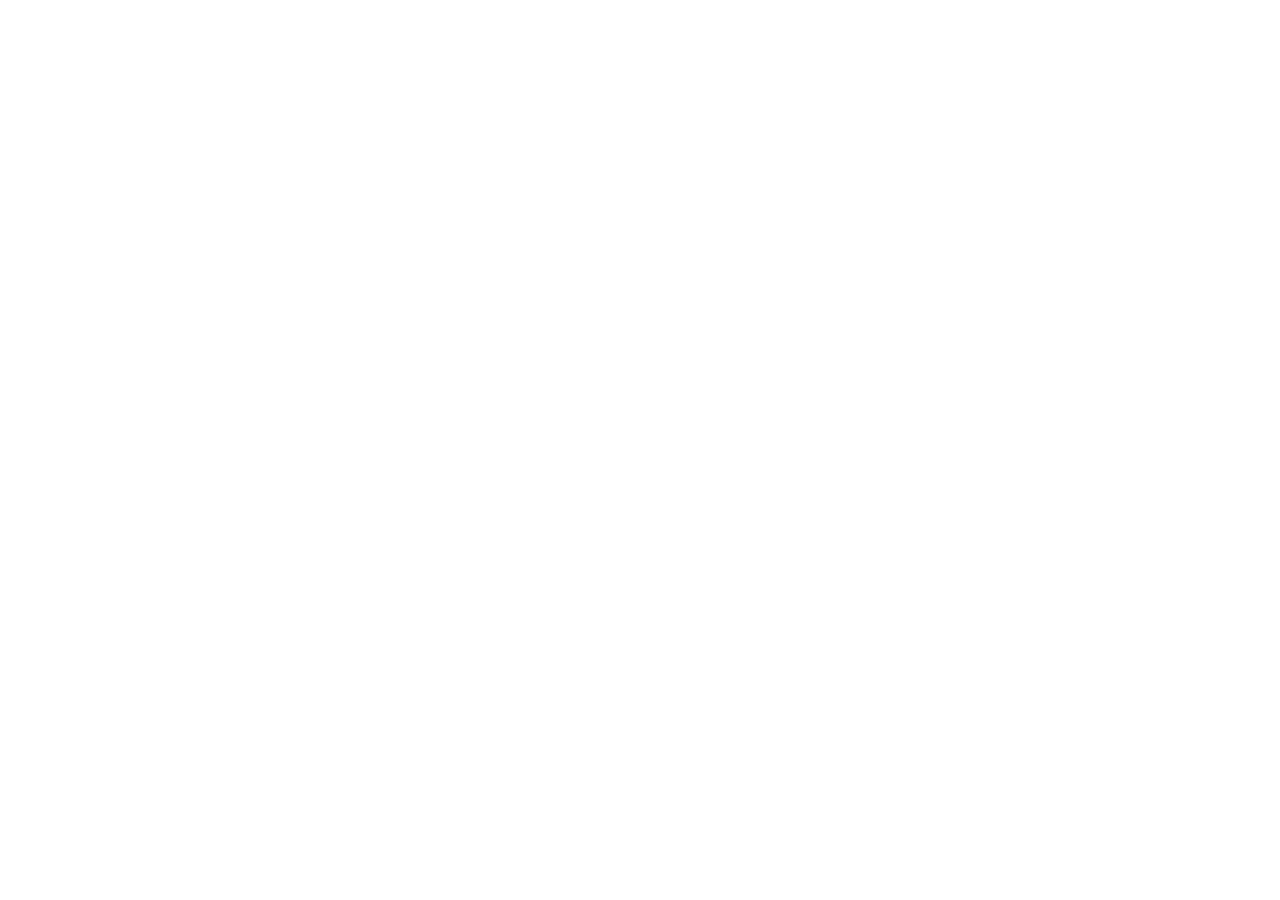
==== commit 2f7025ec: "Publish project website (legacy)" ====
--- a/index.html
+++ b/index.html
@@ -1,1142 +1,11 @@
 <!doctype html>
-<html lang="en">
-  <head>
-    <meta charset="utf-8" />
-    <meta name="viewport" content="width=device-width, initial-scale=1" />
-    <title>Agentic Consensus — Build with agents. Stay in control.</title>
-    <meta
-      name="description"
-      content="A shared, versioned project state for human and AI coding collaboration. Connect intent, code, evidence, and human decisions with Agentic Consensus and Consensus Control."
-    />
-    <meta
-      name="author"
-      content="Tianfu Wang, Zhezheng Hao, Yin Wu, Wei Wu, Qiang Lin, Hande Dong, Nicholas Jing Yuan, Hui Xiong"
-    />
-    <meta name="robots" content="index, follow, max-image-preview:large" />
-    <meta name="theme-color" content="#f7f7f2" />
-    <link
-      rel="canonical"
-      href="https://tianfuwang.tech/agentic-consensus/"
-    />
-    <link rel="icon" href="./assets/mark.svg" type="image/svg+xml" />
-    <link
-      rel="apple-touch-icon"
-      href="./assets/agentic-consensus-icon-192.png"
-    />
-    <link rel="manifest" href="./site.webmanifest" />
-    <link
-      rel="alternate"
-      type="application/pdf"
-      title="Agentic Consensus arXiv paper"
-      href="https://arxiv.org/pdf/2604.17883"
-    />
-    <link
-      rel="alternate"
-      type="text/plain"
-      title="Project summary"
-      href="./llms.txt"
-    />
-    <link
-      rel="preload"
-      href="./assets/fonts/instrument-serif.ttf"
-      as="font"
-      type="font/ttf"
-      crossorigin
-    />
-    <link
-      rel="preload"
-      href="./assets/fonts/dm-sans.ttf"
-      as="font"
-      type="font/ttf"
-      crossorigin
-    />
-    <link rel="stylesheet" href="./styles.css?v=20261013-motion" />
-    <script src="./script.js?v=20261013-motion" defer></script>
-    <noscript
-      ><style>
-        .demo-panel[hidden],
-        .screen-panel[hidden] {
-          display: block !important;
-        }
-        .demo-panel,
-        .screen-panel {
-          border-top: 1px solid #d8dcd2;
-        }
-        .demo-tabs,
-        .showcase-tabs,
-        .next-step {
-          display: none !important;
-        }
-        .demo-body {
-          display: block;
-        }
-        @media (max-width: 600px) {
-          .header-inner {
-            flex-wrap: wrap;
-            height: auto;
-            padding-block: 12px;
-          }
-          .top-nav {
-            display: flex;
-            order: 3;
-            width: 100%;
-            justify-content: space-between;
-          }
-        }
-      </style></noscript
-    >
-    <meta property="og:type" content="website" />
-    <meta property="og:site_name" content="Agentic Consensus" />
-    <meta
-      property="og:title"
-      content="Agentic Consensus — Build with agents. Stay in control."
-    />
-    <meta
-      property="og:description"
-      content="Build with agents. Keep intent, code, evidence, and human decisions connected. Explore the research and the open-source review workspace."
-    />
-    <meta
-      property="og:url"
-      content="https://tianfuwang.tech/agentic-consensus/"
-    />
-    <meta
-      property="og:image"
-      content="https://tianfuwang.tech/agentic-consensus/assets/agentic-consensus-og.png?v=20261013-r2"
-    />
-    <meta property="og:image:width" content="1200" />
-    <meta property="og:image:height" content="630" />
-    <meta
-      property="og:image:alt"
-      content="Agentic Consensus: Build with agents. Stay in control. Intent, commitments, code, and evidence, linked by human decisions."
-    />
-    <meta name="twitter:card" content="summary_large_image" />
-    <meta
-      name="twitter:title"
-      content="Agentic Consensus — Build with agents. Stay in control."
-    />
-    <meta
-      name="twitter:description"
-      content="A shared project state for human and AI coding collaboration. Research, an interactive walkthrough, and open-source software."
-    />
-    <meta
-      name="twitter:image"
-      content="https://tianfuwang.tech/agentic-consensus/assets/agentic-consensus-og.png?v=20261013-r2"
-    />
-    <meta
-      name="citation_title"
-      content="Scaling Human-AI Coding Collaboration Requires a Governable Consensus Layer"
-    />
-    <meta name="citation_author" content="Wang, Tianfu" />
-    <meta name="citation_author" content="Hao, Zhezheng" />
-    <meta name="citation_author" content="Wu, Yin" />
-    <meta name="citation_author" content="Wu, Wei" />
-    <meta name="citation_author" content="Lin, Qiang" />
-    <meta name="citation_author" content="Dong, Hande" />
-    <meta name="citation_author" content="Yuan, Nicholas Jing" />
-    <meta name="citation_author" content="Xiong, Hui" />
-    <meta name="citation_publication_date" content="2026/04/20" />
-    <meta name="citation_arxiv_id" content="2604.17883" />
-    <meta name="citation_pdf_url" content="https://arxiv.org/pdf/2604.17883" />
-    <meta
-      name="citation_fulltext_html_url"
-      content="https://tianfuwang.tech/agentic-consensus/"
-    />
-    <script type="application/ld+json">
-      {
-        "@context": "https://schema.org",
-        "@graph": [
-          {
-            "@type": "WebSite",
-            "@id": "https://tianfuwang.tech/agentic-consensus/#website",
-            "name": "Agentic Consensus",
-            "url": "https://tianfuwang.tech/agentic-consensus/",
-            "inLanguage": "en"
-          },
-          {
-            "@type": "ScholarlyArticle",
-            "@id": "https://tianfuwang.tech/agentic-consensus/#paper",
-            "headline": "Scaling Human-AI Coding Collaboration Requires a Governable Consensus Layer",
-            "description": "A research preprint on a governable consensus layer for human-AI coding collaboration.",
-            "datePublished": "2026-04-20",
-            "identifier": "arXiv:2604.17883",
-            "sameAs": [
-              "https://arxiv.org/abs/2604.17883",
-              "https://www.alphaxiv.org/abs/2604.17883"
-            ],
-            "inLanguage": "en",
-            "isAccessibleForFree": true,
-            "url": "https://tianfuwang.tech/agentic-consensus/#research",
-            "encoding": {
-              "@type": "MediaObject",
-              "contentUrl": "https://arxiv.org/pdf/2604.17883",
-              "encodingFormat": "application/pdf"
-            },
-            "author": [
-              { "@type": "Person", "name": "Tianfu Wang" },
-              { "@type": "Person", "name": "Zhezheng Hao" },
-              { "@type": "Person", "name": "Yin Wu" },
-              { "@type": "Person", "name": "Wei Wu" },
-              { "@type": "Person", "name": "Qiang Lin" },
-              { "@type": "Person", "name": "Hande Dong" },
-              { "@type": "Person", "name": "Nicholas Jing Yuan" },
-              { "@type": "Person", "name": "Hui Xiong" }
-            ]
-          },
-          {
-            "@type": "SoftwareSourceCode",
-            "name": "Consensus Control",
-            "description": "A local-first, authenticated review workspace for evidence-backed agentic code changes.",
-            "codeRepository": "https://github.com/GeminiLight/agentic-consensus",
-            "programmingLanguage": ["Python", "JavaScript"],
-            "license": "https://www.apache.org/licenses/LICENSE-2.0",
-            "runtimePlatform": "Python 3.11+"
-          }
-        ]
-      }
-    </script>
-  </head>
-  <body>
-    <a class="skip-link" href="#main">Skip to content</a>
-    <header class="site-header">
-      <div class="header-inner">
-        <a class="brand" href="#top" aria-label="Agentic Consensus home"
-          ><img src="./assets/mark.svg" width="34" height="34" alt="" /><span
-            >Agentic Consensus</span
-          ></a
-        >
-        <nav class="top-nav" aria-label="Primary navigation">
-          <a href="#walkthrough">The idea</a
-          ><a href="#workspace">The workspace</a
-          ><a href="#research">The research</a>
-        </nav>
-        <a
-          class="header-code"
-          href="https://github.com/GeminiLight/agentic-consensus"
-          ><svg viewBox="0 0 24 24" aria-hidden="true">
-            <path d="m8 7-5 5 5 5m8-10 5 5-5 5M14 4l-4 16" /></svg
-          >Code <span aria-hidden="true">↗</span></a
-        >
-        <button
-          class="menu-toggle"
-          type="button"
-          aria-expanded="false"
-          aria-controls="mobile-nav"
-          hidden
-        >
-          Menu <span aria-hidden="true">+</span>
-        </button>
-      </div>
-      <nav
-        class="mobile-nav"
-        id="mobile-nav"
-        aria-label="Mobile navigation"
-        hidden
-      >
-        <a href="#walkthrough">The idea</a><a href="#workspace">The workspace</a
-        ><a href="#research">The research</a><a href="#resources">Resources</a>
-      </nav>
-    </header>
-
-    <main id="main">
-      <section class="hero wrap" id="top" aria-labelledby="hero-title">
-        <div class="hero-eyebrow">
-          <span class="eyebrow"
-            ><i class="status-dot" aria-hidden="true"></i>Human + agent
-            collaboration</span
-          ><span class="edition"
-            >Research &amp; open-source software / 2026</span
-          >
-        </div>
-        <div class="hero-layout">
-          <div class="hero-copy">
-            <h1 id="hero-title">
-              Build with agents.<br />Stay in <em>control.</em>
-            </h1>
-            <p class="hero-description">
-              See what an agent’s change means for your project. Connect the
-              intent, code, and evidence. Make an informed decision.
-            </p>
-            <div class="hero-actions">
-              <a class="button primary" href="#walkthrough"
-                >See how it works <span aria-hidden="true">↓</span></a
-              >
-              <a
-                class="button secondary"
-                href="https://arxiv.org/abs/2604.17883"
-                >Read the paper <span aria-hidden="true">↗</span></a
-              >
-            </div>
-            <p class="hero-definition">
-              <strong>Agentic Consensus</strong> is a shared, versioned project
-              state for humans and coding agents.
-            </p>
-          </div>
-          <div
-            class="hero-trace"
-            role="group"
-            aria-label="Illustrative review: follow a change from intent to a human decision"
-          >
-            <div class="trace-heading">
-              <span class="eyebrow">One change. The whole context.</span
-              ><button class="trace-replay" type="button" data-replay-trace hidden aria-label="Replay the illustrative review trace"><svg viewBox="0 0 24 24" aria-hidden="true"><path d="M4 10a8 8 0 1 1 1.5 7M4 4v6h6"/></svg><span>Replay</span></button>
-            </div>
-            <div class="trace-nodes">
-              <a class="trace-node" href="#walkthrough" data-jump-step="intent">
-                <span class="trace-index" aria-hidden="true">01</span
-                ><span class="trace-content"
-                  ><small>The intent</small
-                  ><strong>Task-scoped access</strong></span
-                ><span class="trace-tag">Agreed</span
-                ><span class="trace-arrow" aria-hidden="true">↗</span>
-              </a>
-              <a
-                class="trace-node trace-change"
-                href="#walkthrough"
-                data-jump-step="change"
-              >
-                <span class="trace-index" aria-hidden="true">02</span
-                ><span class="trace-content"
-                  ><small>The agent’s change</small
-                  ><strong>Workspace-wide token</strong></span
-                ><span class="trace-tag amber">Mismatch</span
-                ><span class="trace-arrow" aria-hidden="true">↗</span>
-              </a>
-              <a
-                class="trace-node"
-                href="#walkthrough"
-                data-jump-step="evidence"
-              >
-                <span class="trace-index" aria-hidden="true">03</span
-                ><span class="trace-content"
-                  ><small>The evidence</small
-                  ><strong>Tests pass. A check is missing.</strong></span
-                ><span class="trace-arrow" aria-hidden="true">↗</span>
-              </a>
-              <a
-                class="trace-node trace-human"
-                href="#walkthrough"
-                data-jump-step="decision"
-              >
-                <span class="trace-index" aria-hidden="true">04</span
-                ><span class="trace-content"
-                  ><small>The human decision</small
-                  ><strong>Resolve the gap before approval.</strong></span
-                ><span class="trace-arrow" aria-hidden="true">↗</span>
-              </a>
-            </div>
-            <div class="trace-playback" aria-hidden="true"><span data-trace-status>Intent → change → evidence → decision</span><span class="trace-time" data-trace-count>04 / 04</span><div class="trace-timeline"><span></span></div></div>
-            <p class="trace-caption">Illustrative scenario <span>Explore any step ↗</span></p>
-          </div>
-        </div>
-        <div class="hero-credits" role="group" aria-label="Research team">
-          <div class="credits-heading">
-            <p class="eyebrow">Behind the project</p>
-            <h2>Built on research.<br /><em>Made for collaboration.</em></h2>
-          </div>
-          <div class="credits-team">
-            <p class="hero-authors">
-              <span>Tianfu Wang<sup>1</sup></span><span>Zhezheng Hao<sup>2</sup></span>
-              <span>Yin Wu<sup>1</sup></span><span>Wei Wu<sup>1</sup></span>
-              <span>Qiang Lin<sup>3</sup></span><span>Hande Dong<sup>3</sup></span>
-              <span>Nicholas Jing Yuan<sup>1</sup></span><span>Hui Xiong<sup>1</sup></span>
-            </p>
-            <div class="credits-meta">
-              <p class="hero-institutions"><span><sup>1</sup> HKUST (Guangzhou)</span><span><sup>2</sup> Zhejiang University</span><span><sup>3</sup> Tencent</span></p>
-              <a class="text-link" href="#research">Paper &amp; team <span aria-hidden="true">↗</span></a>
-            </div>
-          </div>
-        </div>
-      </section>
-
-      <section
-        class="walkthrough wrap"
-        id="walkthrough"
-        aria-labelledby="walkthrough-title"
-      >
-        <div class="walkthrough-intro">
-          <div>
-            <p class="eyebrow">01 / A closer look</p>
-            <h2 id="walkthrough-title">
-              The tests pass.<br /><em>Does the change belong?</em>
-            </h2>
-          </div>
-          <p>
-            A working connector quietly broadens access. Follow the mismatch
-            from the original request to the review decision.
-          </p>
-        </div>
-        <div class="review-demo" data-tabs>
-          <div class="demo-topbar">
-            <span class="demo-name"
-              ><img src="./assets/mark.svg" width="24" height="24" alt="" />
-              Consensus Control <span class="demo-divider">/</span>
-              <span>Capability migration</span></span
-            ><span class="demo-label">Illustrative walkthrough</span>
-          </div>
-          <div class="demo-progress" aria-hidden="true"><span></span></div>
-          <div class="demo-body">
-            <div
-              class="demo-tabs"
-              role="tablist"
-              aria-label="Walkthrough steps"
-              aria-orientation="vertical"
-            >
-              <button
-                id="step-intent"
-                role="tab"
-                aria-selected="true"
-                aria-controls="panel-intent"
-                tabindex="0"
-              >
-                <span class="step-number">01</span
-                ><span>Clarify intent<small>What did we agree?</small></span
-                ><span class="step-arrow" aria-hidden="true">↗</span>
-              </button>
-              <button
-                id="step-change"
-                role="tab"
-                aria-selected="false"
-                aria-controls="panel-change"
-                tabindex="-1"
-              >
-                <span class="step-number">02</span
-                ><span
-                  >Trace the change<small>What actually changed?</small></span
-                ><span class="step-arrow" aria-hidden="true">↗</span>
-              </button>
-              <button
-                id="step-evidence"
-                role="tab"
-                aria-selected="false"
-                aria-controls="panel-evidence"
-                tabindex="-1"
-              >
-                <span class="step-number">03</span
-                ><span
-                  >Check the evidence<small
-                    >Does the proof still apply?</small
-                  ></span
-                ><span class="step-arrow" aria-hidden="true">↗</span>
-              </button>
-              <button
-                id="step-decision"
-                role="tab"
-                aria-selected="false"
-                aria-controls="panel-decision"
-                tabindex="-1"
-              >
-                <span class="step-number">04</span
-                ><span
-                  >Make the decision<small>Who can authorize it?</small></span
-                ><span class="step-arrow" aria-hidden="true">↗</span>
-              </button>
-            </div>
-            <div class="demo-content">
-              <section
-                class="demo-panel"
-                id="panel-intent"
-                role="tabpanel"
-                aria-labelledby="step-intent"
-                tabindex="0"
-              >
-                <div class="panel-meta">
-                  <span>REQUEST → COMMITMENT</span
-                  ><span class="pill">Versioned intent</span>
-                </div>
-                <blockquote>
-                  “Use task-scoped access.<br />Keep the existing connectors
-                  working.”
-                </blockquote>
-                <div class="intent-line" aria-hidden="true">
-                  <span></span><span>clarify &amp; agree</span><span></span>
-                </div>
-                <div class="commitment">
-                  <span class="commitment-symbol">C<span>01</span></span>
-                  <div>
-                    <span class="small-label">The shared commitment</span>
-                    <h3>
-                      Use only the capabilities granted to the current task.
-                    </h3>
-                    <p>Legacy exceptions need a scope and an expiry.</p>
-                  </div>
-                </div>
-                <p class="panel-note">
-                  <span aria-hidden="true">↳</span> Keep the interpretation and
-                  who agreed on record.
-                </p>
-              </section>
-              <section
-                class="demo-panel"
-                id="panel-change"
-                role="tabpanel"
-                aria-labelledby="step-change"
-                tabindex="0"
-                hidden
-              >
-                <div class="panel-meta">
-                  <span>COMMITMENT → ARTIFACT</span
-                  ><span class="pill warning">Needs inspection</span>
-                </div>
-                <h3 class="panel-title">
-                  A small import.<br />A bigger change in authority.
-                </h3>
-                <div
-                  class="code-diff"
-                  role="group"
-                  aria-label="Illustrative Python import change"
-                >
-                  <div class="code-file">
-                    connector.py <span>Illustrative diff</span>
-                  </div>
-                  <code
-                    ><span class="line-removed"
-                      >− from task_auth import get_token</span
-                    ><span class="line-added"
-                      >+ from workspace_auth import get_token</span
-                    ></code
-                  >
-                </div>
-                <div class="relation-path">
-                  <span>Connector</span><span aria-hidden="true">→</span
-                  ><span class="risk-node">Workspace token</span
-                  ><span aria-hidden="true">≠</span><span>Task scope</span>
-                </div>
-                <p class="panel-note">
-                  The new dependency may violate task scope. Dynamic credential
-                  resolution can remain unobservable.
-                </p>
-              </section>
-              <section
-                class="demo-panel"
-                id="panel-evidence"
-                role="tabpanel"
-                aria-labelledby="step-evidence"
-                tabindex="0"
-                hidden
-              >
-                <div class="panel-meta">
-                  <span>ARTIFACT → EVIDENCE</span
-                  ><span class="pill warning">Coverage gap</span>
-                </div>
-                <h3 class="panel-title">
-                  Passing tests.<br />Unanswered questions.
-                </h3>
-                <div class="evidence-list">
-                  <div>
-                    <span
-                      ><b>Unit tests</b
-                      ><small>Mocks allow every tool</small></span
-                    ><span class="evidence-status pass"
-                      >Pass · limited scope</span
-                    >
-                  </div>
-                  <div>
-                    <span
-                      ><b>Runtime access trace</b
-                      ><small>Recorded against an older revision</small></span
-                    ><span class="evidence-status stale">Stale</span>
-                  </div>
-                  <div>
-                    <span
-                      ><b>Denied-capability check</b
-                      ><small>Required for the proposed revision</small></span
-                    ><span class="evidence-status missing">Missing</span>
-                  </div>
-                </div>
-                <p class="panel-note">
-                  Evidence must support this claim, on this version—not just
-                  show a passing result.
-                </p>
-              </section>
-              <section
-                class="demo-panel"
-                id="panel-decision"
-                role="tabpanel"
-                aria-labelledby="step-decision"
-                tabindex="0"
-                hidden
-              >
-                <div class="panel-meta">
-                  <span>EVIDENCE → HUMAN DECISION</span
-                  ><span class="pill warning">Admission blocked</span>
-                </div>
-                <h3 class="panel-title">
-                  Agents propose.<br />Humans authorize.
-                </h3>
-                <div class="decision-reason">
-                  <span class="decision-icon" aria-hidden="true">!</span>
-                  <div>
-                    <b>Not ready to approve</b>
-                    <p>
-                      Resolve the access-policy mismatch and supply current
-                      evidence.
-                    </p>
-                  </div>
-                </div>
-                <div class="decision-options">
-                  <span>Request a rebase</span
-                  ><span>Record a bounded waiver*</span
-                  ><span>Reject the proposal</span>
-                </div>
-                <p class="panel-note">
-                  * Only where policy permits. Every decision records its actor,
-                  rationale, scope, and exact project version.
-                </p>
-              </section>
-            </div>
-          </div>
-          <div class="demo-footer">
-            <span
-              ><i class="status-dot" aria-hidden="true"></i>Shared state.
-              Traceable evidence. Human authority.</span
-            ><button type="button" class="next-step" data-next-step>
-              Next: trace the change <span aria-hidden="true">→</span>
-            </button>
-          </div>
-        </div>
-        <p class="figure-note">
-          Illustrative capability-migration scenario. No live repository actions
-          or measured results.
-        </p>
-      </section>
-
-      <section
-        class="concept wrap section-space"
-        id="layer"
-        aria-labelledby="concept-title"
-      >
-        <div class="section-heading">
-          <p class="eyebrow">02 / The consensus layer</p>
-          <h2 id="concept-title">
-            Keep the context.<br /><em>Across every change.</em>
-          </h2>
-          <p>
-            Prompts get buried. Code keeps changing. A shared project state
-            preserves the decisions that connect them.
-          </p>
-        </div>
-        <div
-          class="state-model"
-          role="group"
-          aria-label="Four parts of the versioned project state"
-        >
-          <article>
-            <span class="state-symbol">I<sup>t</sup></span>
-            <div>
-              <h3>Intent</h3>
-              <p>The request and its agreed interpretation.</p>
-            </div>
-            <span class="state-verb">Clarify</span>
-          </article>
-          <article class="state-highlight">
-            <span class="state-symbol">C<sup>t</sup></span>
-            <div>
-              <h3>Commitments</h3>
-              <p>The interfaces, dependencies, and rules to preserve.</p>
-            </div>
-            <span class="state-verb">Agree</span>
-          </article>
-          <article>
-            <span class="state-symbol">A<sup>t</sup></span>
-            <div>
-              <h3>Artifacts</h3>
-              <p>The code and configuration at a specific revision.</p>
-            </div>
-            <span class="state-verb">Inspect</span>
-          </article>
-          <article>
-            <span class="state-symbol">E<sup>t</sup></span>
-            <div>
-              <h3>Evidence</h3>
-              <p>What was checked, for which claim and version.</p>
-            </div>
-            <span class="state-verb">Verify</span>
-          </article>
-        </div>
-        <div class="concept-bottom">
-          <p>
-            <strong>Consensus means an authorized project state.</strong>
-            Disagreements, uncertainty, and scoped exceptions remain visible.
-          </p>
-          <p>
-            <strong>Context travels both ways.</strong> Agreed changes guide
-            implementation; changed artifacts reveal conflicts and stale
-            evidence.
-          </p>
-        </div>
-      </section>
-
-      <section
-        class="workspace-section section-space"
-        id="workspace"
-        aria-labelledby="workspace-title"
-      >
-        <div class="wrap">
-          <div class="section-heading split-heading">
-            <div>
-              <p class="eyebrow">03 / The working system</p>
-              <h2 id="workspace-title">Meet <em>Consensus Control.</em></h2>
-            </div>
-            <p>
-              The open-source review workspace. Inspect a commitment, follow it
-              into the code, and see what still needs evidence.
-            </p>
-          </div>
-          <div class="workspace-showcase" data-tabs>
-            <div class="showcase-toolbar">
-              <div
-                class="showcase-tabs"
-                role="tablist"
-                aria-label="Workspace views"
-              >
-                <button
-                  id="view-commitments"
-                  role="tab"
-                  aria-selected="true"
-                  aria-controls="screen-commitments"
-                  tabindex="0"
-                >
-                  Shared meaning</button
-                ><button
-                  id="view-map"
-                  role="tab"
-                  aria-selected="false"
-                  aria-controls="screen-map"
-                  tabindex="-1"
-                >
-                  Change map</button
-                ><button
-                  id="view-decision"
-                  role="tab"
-                  aria-selected="false"
-                  aria-controls="screen-decision"
-                  tabindex="-1"
-                >
-                  Decision brief
-                </button>
-              </div>
-              <span class="capture-label">Actual workspace captures</span>
-            </div>
-            <div class="showcase-content">
-            <div
-              id="screen-commitments"
-              class="screen-panel"
-              role="tabpanel"
-              aria-labelledby="view-commitments"
-              tabindex="0"
-            >
-              <a
-                class="screenshot-link"
-                href="./assets/workspace.png?v=20261013-en"
-                target="_blank"
-                rel="noopener"
-                aria-label="Open full-size shared meaning workspace screenshot"
-                ><img
-                  src="./assets/workspace.png?v=20261013-en"
-                  width="1600"
-                  height="1100"
-                  alt="English-only StudyShare demo: an agreed public-export commitment beside version-pinned source code. Two linked files are marked Not interpreted; the temporary-demo notice remains visible."
-                  loading="lazy"
-                /><span class="image-expand">Enlarge image ⤢</span></a
-              >
-              <p class="screen-caption">
-                <b>An agreed commitment, beside the code.</b> An English-only
-                synthetic demo. Linked files are marked “Not interpreted” until
-                a source reading is recorded.
-              </p>
-            </div>
-            <div
-              id="screen-map"
-              class="screen-panel"
-              role="tabpanel"
-              aria-labelledby="view-map"
-              tabindex="0"
-              hidden
-            >
-              <a
-                class="screenshot-link"
-                href="./assets/change-map.png"
-                target="_blank"
-                rel="noopener"
-                aria-label="Open full-size change map screenshot"
-                ><img
-                  src="./assets/change-map.png"
-                  width="2484"
-                  height="1698"
-                  alt="A real review change map groups 17 files by directory, with evidence records and tests marked not run. Tile area represents changed lines, not risk."
-                  loading="lazy"
-                /><span class="image-expand">Enlarge image ⤢</span></a
-              >
-              <p class="screen-caption">
-                <b>See the shape of a change.</b> Tile size shows changed lines,
-                not risk. Evidence gaps remain visible.
-              </p>
-            </div>
-            <div
-              id="screen-decision"
-              class="screen-panel"
-              role="tabpanel"
-              aria-labelledby="view-decision"
-              tabindex="0"
-              hidden
-            >
-              <div class="decision-screen">
-                <span class="eyebrow">The decision follows the evidence</span
-                ><a
-                  class="screenshot-link"
-                  href="./assets/decision.png"
-                  target="_blank"
-                  rel="noopener"
-                  aria-label="Open full-size decision brief screenshot"
-                  ><img
-                    src="./assets/decision.png"
-                    width="2484"
-                    height="369"
-                    alt="Not ready to approve. Approval is blocked by tests that have not run and three missing evidence records."
-                    loading="lazy"
-                /></a>
-                <p>
-                  Three claims still need evidence. Approval stays blocked until
-                  the requirements are resolved.
-                </p>
-              </div>
-              <p class="screen-caption">
-                <b>Know what blocks approval.</b> An AI answer can inform a
-                decision; it cannot authorize one.
-              </p>
-            </div>
-          </div>
-          </div>
-          <div class="workspace-details">
-            <p>
-              <strong
-                >Local-first. Read-only GitHub import. Optional AI.</strong
-              >
-              Captures from the development workspace. See the FAQ for
-              implementation scope.
-            </p>
-            <a
-              class="text-link"
-              href="https://github.com/GeminiLight/agentic-consensus#quick-start"
-              >Run the workspace <span aria-hidden="true">↗</span></a
-            >
-          </div>
-        </div>
-      </section>
-
-      <section
-        class="research wrap section-space"
-        id="research"
-        aria-labelledby="research-title"
-      >
-        <div class="paper-main">
-          <p class="eyebrow">04 / The research</p>
-          <h2 id="research-title">
-            Scaling Human-AI Coding Collaboration Requires a
-            <em>Governable Consensus Layer.</em>
-          </h2>
-          <p class="paper-position">
-            Our position: more agent-written code needs a shared account of what
-            the project means—and who can change it.
-          </p>
-          <div class="authors">
-            Tianfu Wang<sup>1</sup>, Zhezheng Hao<sup>2</sup>, Yin
-            Wu<sup>1</sup>, Wei Wu<sup>1</sup>, Qiang Lin<sup>3</sup>, Hande
-            Dong<sup>3,*</sup>, Nicholas Jing Yuan<sup>1</sup>, Hui Xiong<sup
-              >1,*</sup
-            >
-          </div>
-          <p class="affiliations">
-            <sup>1</sup> HKUST (Guangzhou) &nbsp; <sup>2</sup> Zhejiang
-            University &nbsp; <sup>3</sup> Tencent<br /><span
-              >* Corresponding authors</span
-            >
-          </p>
-          <div class="paper-actions">
-            <a class="button primary" href="https://arxiv.org/abs/2604.17883"
-              >Read on arXiv <span aria-hidden="true">↗</span></a
-            ><a
-              class="button secondary"
-              href="https://www.alphaxiv.org/abs/2604.17883"
-              >Read on alphaXiv <span aria-hidden="true">↗</span></a
-            ><a class="text-link" href="#citation">Cite this work ↓</a>
-          </div>
-          <p class="paper-version">
-            arXiv:2604.17883 · Updated version coming soon. This site follows
-            our newer research and implementation.
-          </p>
-          <details class="abstract">
-            <summary>
-              Current research summary <span aria-hidden="true">+</span>
-            </summary>
-            <p>
-              Code records what was built. It does not, by itself, explain the
-              choices a project has agreed to preserve. Agentic Consensus links
-              intent, commitments, artifacts, and evidence in a versioned
-              project state that people and agents can inspect and revise.
-            </p>
-            <p>
-              Agreed changes guide implementation. Updated artifacts reveal
-              conflicts, gaps, and stale evidence. Consensus Control puts this
-              approach into a review workspace, with humans retaining decision
-              authority.
-            </p>
-          </details>
-        </div>
-        <aside
-          class="research-note"
-          id="evaluation"
-          aria-labelledby="study-title"
-        >
-          <span class="eyebrow">When a diff is not enough</span>
-          <h3 id="study-title">Some changes reach beyond the file.</h3>
-          <div class="research-questions">
-            <div>
-              <span>01</span>
-              <p><b>Shared interfaces</b>Will existing callers still work?</p>
-            </div>
-            <div>
-              <span>02</span>
-              <p><b>Authority &amp; policy</b>Who gains access or control?</p>
-            </div>
-            <div>
-              <span>03</span>
-              <p>
-                <b>Evidence across versions</b>Does yesterday’s check cover
-                today’s change?
-              </p>
-            </div>
-          </div>
-          <p class="study-limit">
-            Use project-state review when commitments cross these boundaries.
-            Local edits can stay on the ordinary diff-and-test path.
-          </p>
-        </aside>
-      </section>
-
-      <section class="start-section" id="start" aria-labelledby="start-title">
-        <div class="wrap start-grid">
-          <div>
-            <p class="eyebrow">05 / Try it on your machine</p>
-            <h2 id="start-title">
-              Your project.<br /><em>Your review desk.</em>
-            </h2>
-            <p>
-              Try the demo, import a GitHub PR, or compare local Git revisions.
-            </p>
-            <div class="requirements">
-              <span>Python 3.11+</span><span>Git</span><span>uv</span>
-            </div>
-            <a
-              class="text-link"
-              href="https://github.com/GeminiLight/agentic-consensus#quick-start"
-              >Full setup &amp; configuration
-              <span aria-hidden="true">↗</span></a
-            >
-          </div>
-          <div class="terminal">
-            <div class="terminal-bar">
-              <span>Fresh installation / terminal</span
-              ><button
-                class="copy-button"
-                type="button"
-                data-copy="quickstart"
-                hidden
-              >
-                Copy commands
-              </button>
-            </div>
-            <pre
-              role="region"
-              tabindex="0"
-              aria-label="Local installation commands"
-            ><code id="quickstart">git clone https://github.com/GeminiLight/agentic-consensus.git
-cd agentic-consensus
-uv venv .venv
-uv pip install --python .venv/bin/python -e '.[dev]'
-.venv/bin/agentic-consensus demo
-.venv/bin/agentic-consensus serve</code></pre>
-            <div class="terminal-note">
-              Open <code>http://127.0.0.1:8765</code> and create the local
-              administrator.<br />For the seeded demo, use audit identity
-              <code>security-lead@example.test</code>.
-            </div>
-          </div>
-        </div>
-      </section>
-
-      <section
-        class="resources wrap section-space"
-        id="resources"
-        aria-labelledby="resources-title"
-      >
-        <div class="section-heading split-heading">
-          <div>
-            <p class="eyebrow">06 / Go deeper</p>
-            <h2 id="resources-title">One project. <em>Open paths in.</em></h2>
-          </div>
-          <p>Read it. Run it. Build on it.</p>
-        </div>
-        <div class="resource-list">
-          <a href="https://arxiv.org/abs/2604.17883"
-            ><span class="resource-index">01</span
-            ><span
-              ><b>The paper</b
-              ><small
-                >The public preprint · updated version coming soon</small
-              ></span
-            ><span class="resource-kind">arXiv:2604.17883</span
-            ><span class="resource-arrow" aria-hidden="true">↗</span></a
-          ><a href="https://github.com/GeminiLight/agentic-consensus"
-            ><span class="resource-index">02</span
-            ><span
-              ><b>The implementation</b
-              ><small
-                >Consensus Control · source, setup, and contributions</small
-              ></span
-            ><span class="resource-kind">GitHub / Apache-2.0</span
-            ><span class="resource-arrow" aria-hidden="true">↗</span></a
-          ><a href="https://github.com/GeminiLight/agentic-consensus-site"
-            ><span class="resource-index">03</span
-            ><span
-              ><b>The project website</b
-              ><small
-                >This page · design, walkthrough, and public resources</small
-              ></span
-            ><span class="resource-kind">GitHub</span
-            ><span class="resource-arrow" aria-hidden="true">↗</span></a
-          >
-        </div>
-        <div class="citation" id="citation">
-          <div class="citation-heading">
-            <h3>Cite the arXiv preprint</h3>
-            <button class="copy-button" type="button" data-copy="bibtex" hidden>
-              Copy BibTeX
-            </button>
-          </div>
-          <details class="citation-source">
-            <summary>View BibTeX <span aria-hidden="true">+</span></summary>
-            <pre
-              role="region"
-              tabindex="0"
-              aria-label="BibTeX citation"
-            ><code id="bibtex">@misc{wang2026scalinghumanaicodingcollaboration,
-  title = {Scaling Human-AI Coding Collaboration Requires a Governable Consensus Layer},
-  author = {Wang, Tianfu and Hao, Zhezheng and Wu, Yin and Wu, Wei and Lin, Qiang and Dong, Hande and Yuan, Nicholas Jing and Xiong, Hui},
-  year = {2026},
-  eprint = {2604.17883},
-  archivePrefix = {arXiv},
-  url = {https://arxiv.org/abs/2604.17883}
-}</code></pre>
-          </details>
-        </div>
-      </section>
-
-      <section class="faq wrap" id="faq" aria-labelledby="faq-title">
-        <div>
-          <p class="eyebrow">A few useful distinctions</p>
-          <h2 id="faq-title">Before you <em>dive in.</em></h2>
-        </div>
-        <div class="faq-list">
-          <details>
-            <summary>
-              Is consensus a vote between agents?<span aria-hidden="true"
-                >+</span
-              >
-            </summary>
-            <p>
-              No. Consensus is the authorized project state, including
-              unresolved claims and scoped exceptions. Agent agreement alone
-              does not establish truth or grant permission.
-            </p>
-          </details>
-          <details>
-            <summary>
-              How does this relate to code review?<span aria-hidden="true"
-                >+</span
-              >
-            </summary>
-            <p>
-              It connects a diff to the commitments it affects, the intent
-              behind it, and the evidence that still applies. Your existing code
-              review gains a shared project context.
-            </p>
-          </details>
-          <details>
-            <summary>
-              What can I run today?<span aria-hidden="true">+</span>
-            </summary>
-            <p>
-              Consensus Control supports local review, read-only GitHub PR
-              import, source inspection, evidence requirements, and authorized
-              decisions. Automated analysis covers Python imports; executable
-              changes are currently limited to a single import substitution.
-            </p>
-          </details>
-          <details>
-            <summary>
-              Does approval merge my GitHub pull request?<span
-                aria-hidden="true"
-                >+</span
-              >
-            </summary>
-            <p>
-              No. Approval updates local project state and its audit history.
-              The read-only GitHub connection cannot push code or merge a PR.
-            </p>
-          </details>
-        </div>
-      </section>
-      <section class="closing wrap">
-        <p>Move the code forward.<br /><em>Keep the meaning with it.</em></p>
-        <a
-          class="button primary"
-          href="https://github.com/GeminiLight/agentic-consensus"
-          >Explore the source <span aria-hidden="true">↗</span></a
-        >
-      </section>
-    </main>
-    <footer class="site-footer wrap">
-      <a class="brand" href="#top"
-        ><img src="./assets/mark.svg" width="28" height="28" alt="" /><span
-          >Agentic Consensus</span
-        ></a
-      ><span>Research in progress. Built for shared understanding.</span>
-      <div>
-        <a href="./llms.txt">Text summary</a><a href="#top">Back to top ↑</a>
-      </div>
-    </footer>
-    <dialog class="image-dialog" aria-labelledby="image-dialog-title">
-      <div class="image-dialog-bar">
-        <h2 id="image-dialog-title">Inside Consensus Control</h2>
-        <div>
-          <button type="button" data-image-zoom aria-pressed="false">
-            Actual size</button
-          ><button
-            type="button"
-            data-image-close
-            aria-label="Close image viewer"
-          >
-            Close <span aria-hidden="true">×</span>
-          </button>
-        </div>
-      </div>
-      <div
-        class="image-dialog-viewport"
-        role="region"
-        tabindex="0"
-        aria-label="Workspace screenshot"
-      >
-        <img alt="" />
-      </div>
-      <p class="image-dialog-caption"></p>
-    </dialog>
-    <div
-      class="toast"
-      role="status"
-      aria-live="polite"
-      aria-atomic="true"
-      data-toast
-    ></div>
-  </body>
-</html>
+<html lang="en"><head><meta charset="utf-8"><meta name="viewport" content="width=device-width,initial-scale=1">
+<title>Agentic Consensus — Website moved</title>
+<link rel="canonical" href="https://tianfuwang.tech/agentic-consensus/">
+<script>
+const path = location.pathname.replace(/^\/agentic-consensus-site\/?/, "").replace(/^index\.html$/, "");
+location.replace("https://tianfuwang.tech/agentic-consensus/" + path + location.search + location.hash);
+</script>
+<meta http-equiv="refresh" content="0;url=https://tianfuwang.tech/agentic-consensus/">
+<style>body{margin:12vh auto;padding:24px;max-width:600px;background:#f7f7f2;color:#173f35;font:18px/1.7 system-ui}a{color:inherit}</style>
+</head><body><h1>Agentic Consensus</h1><p>Our project website has moved.</p><a href="https://tianfuwang.tech/agentic-consensus/">Continue to the website →</a></body></html>
